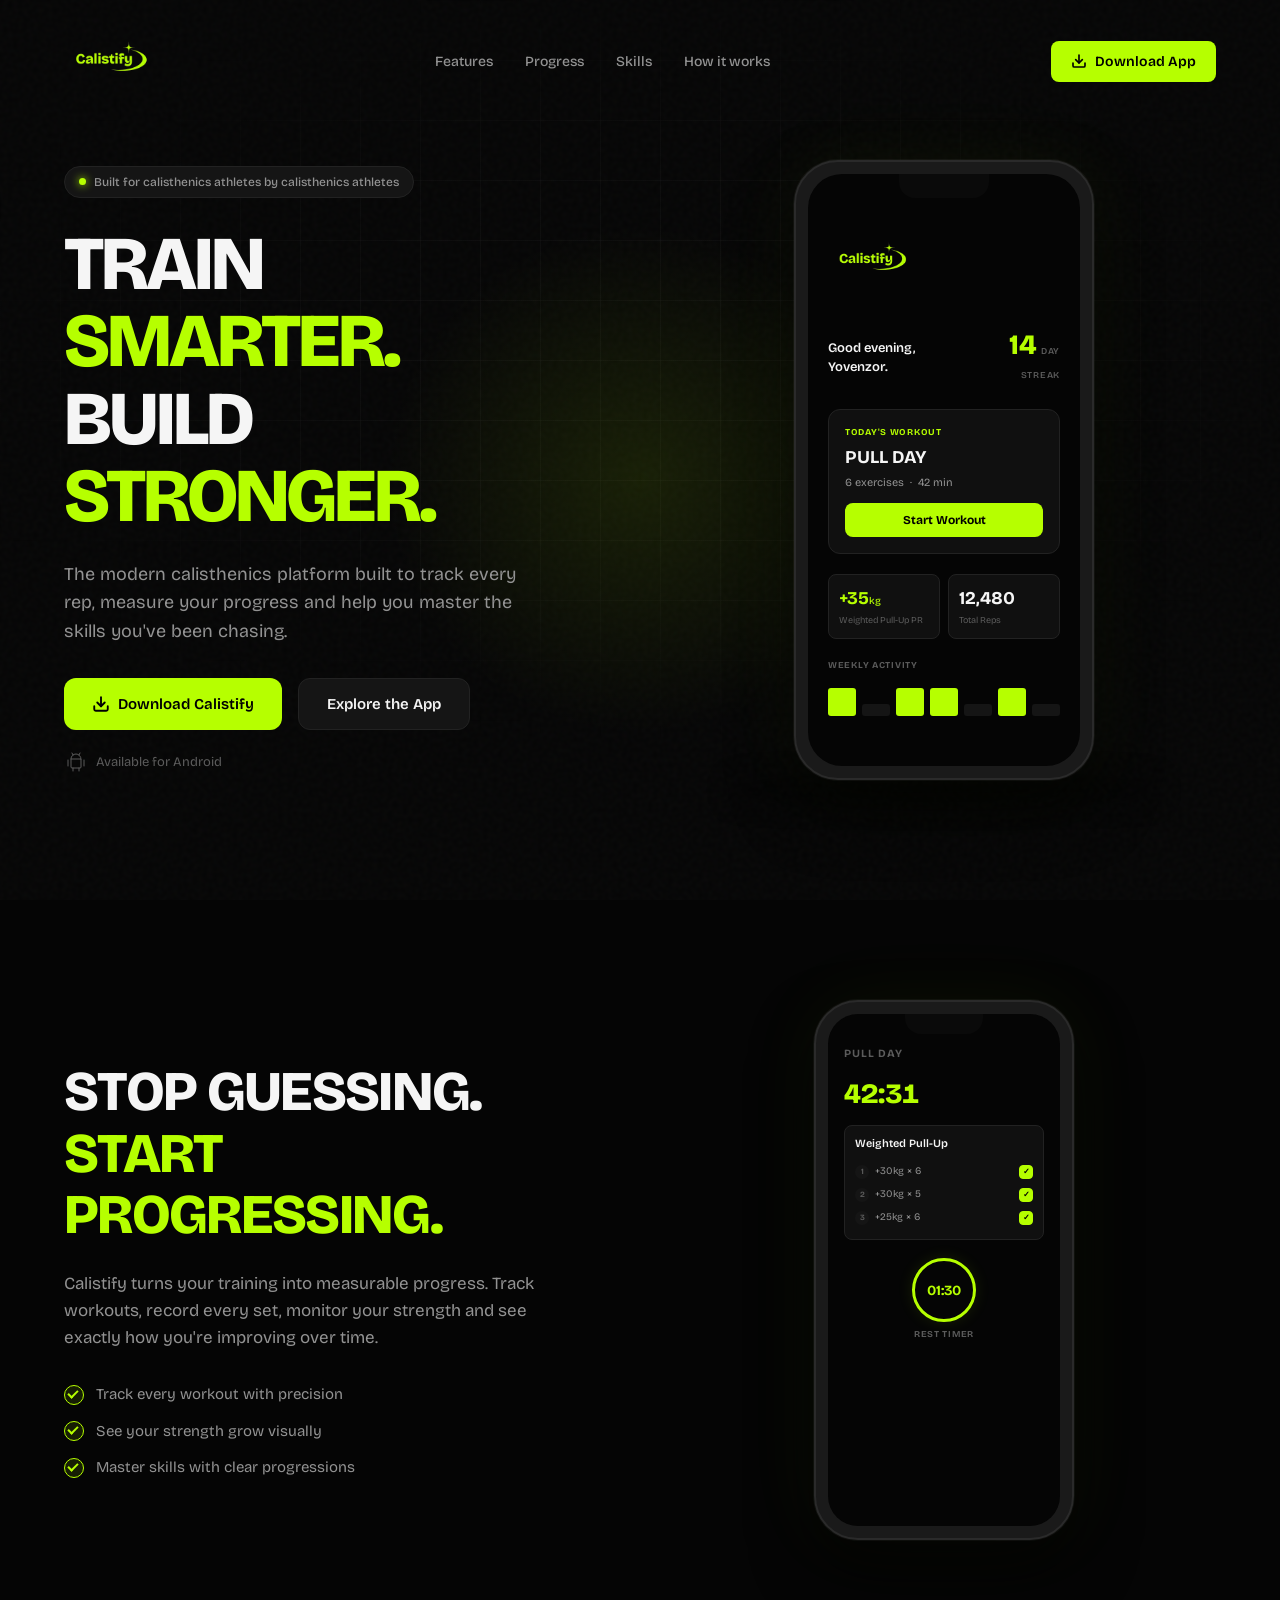
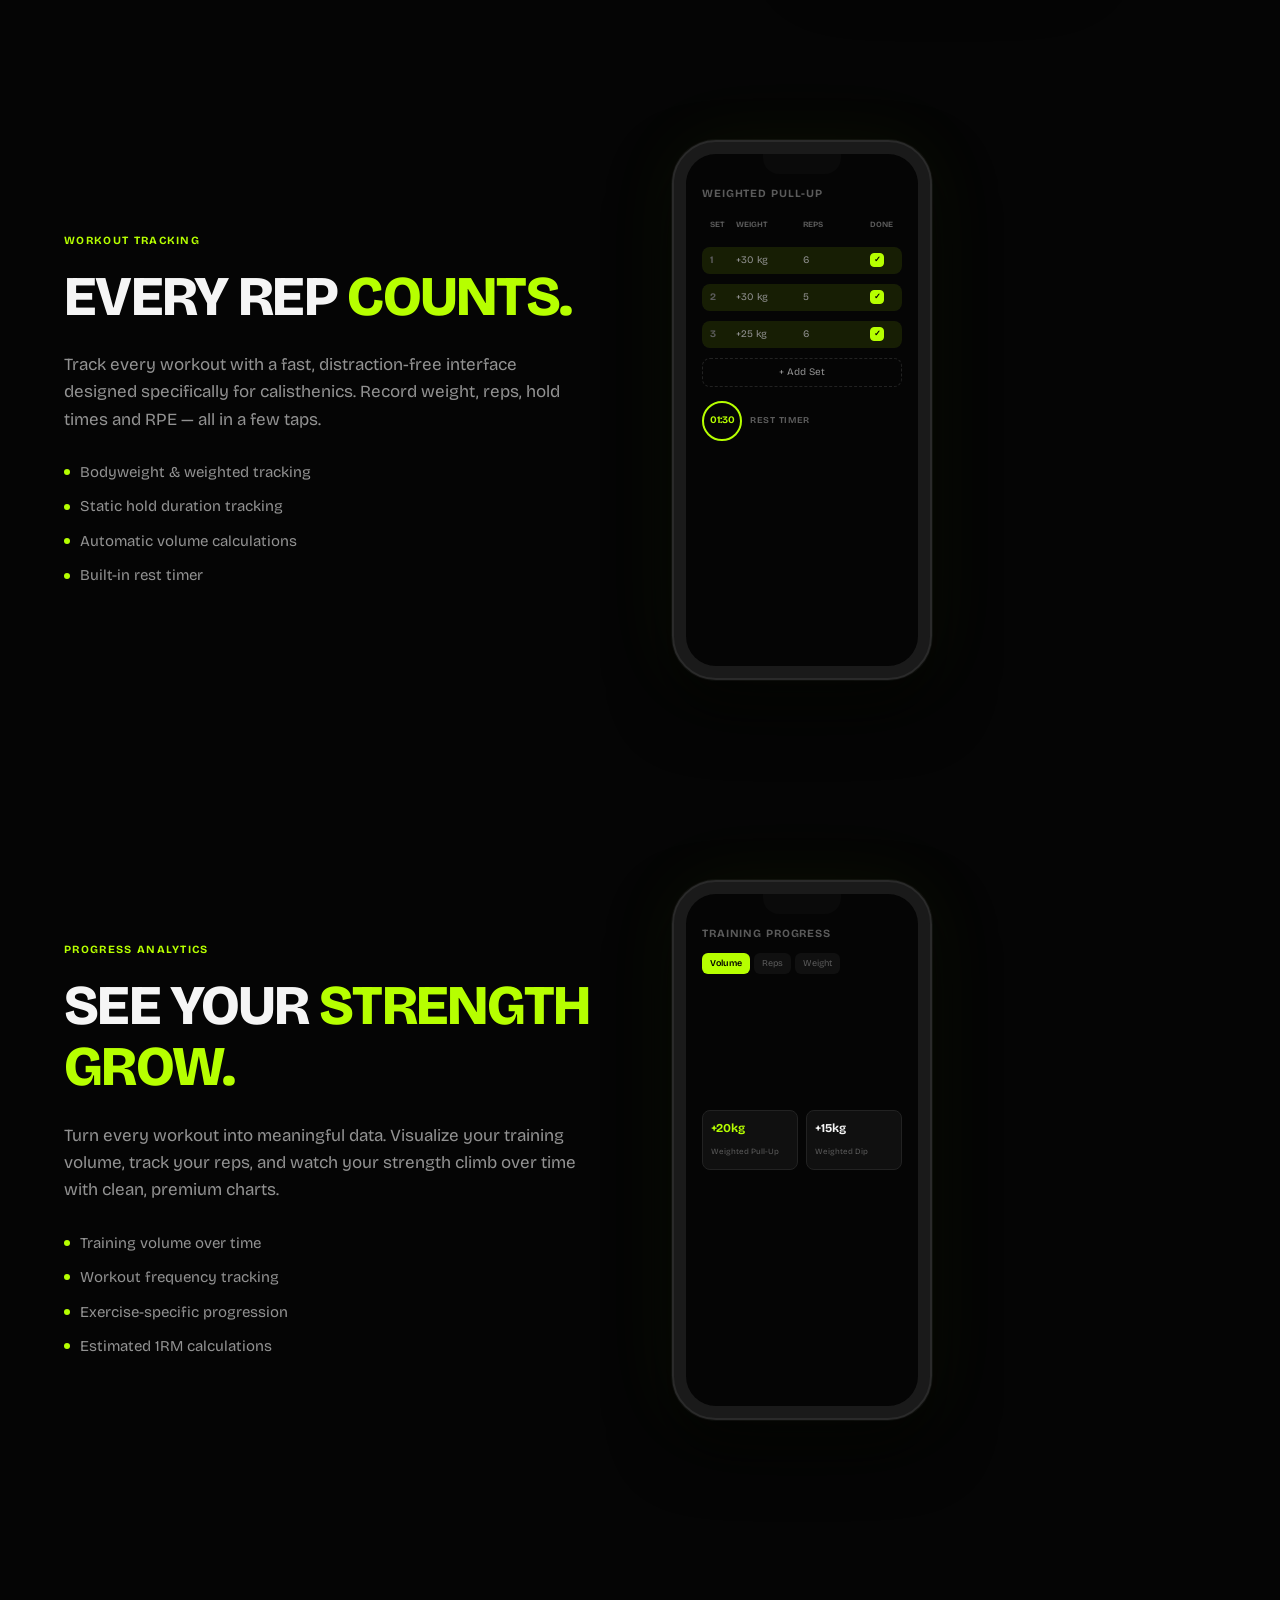
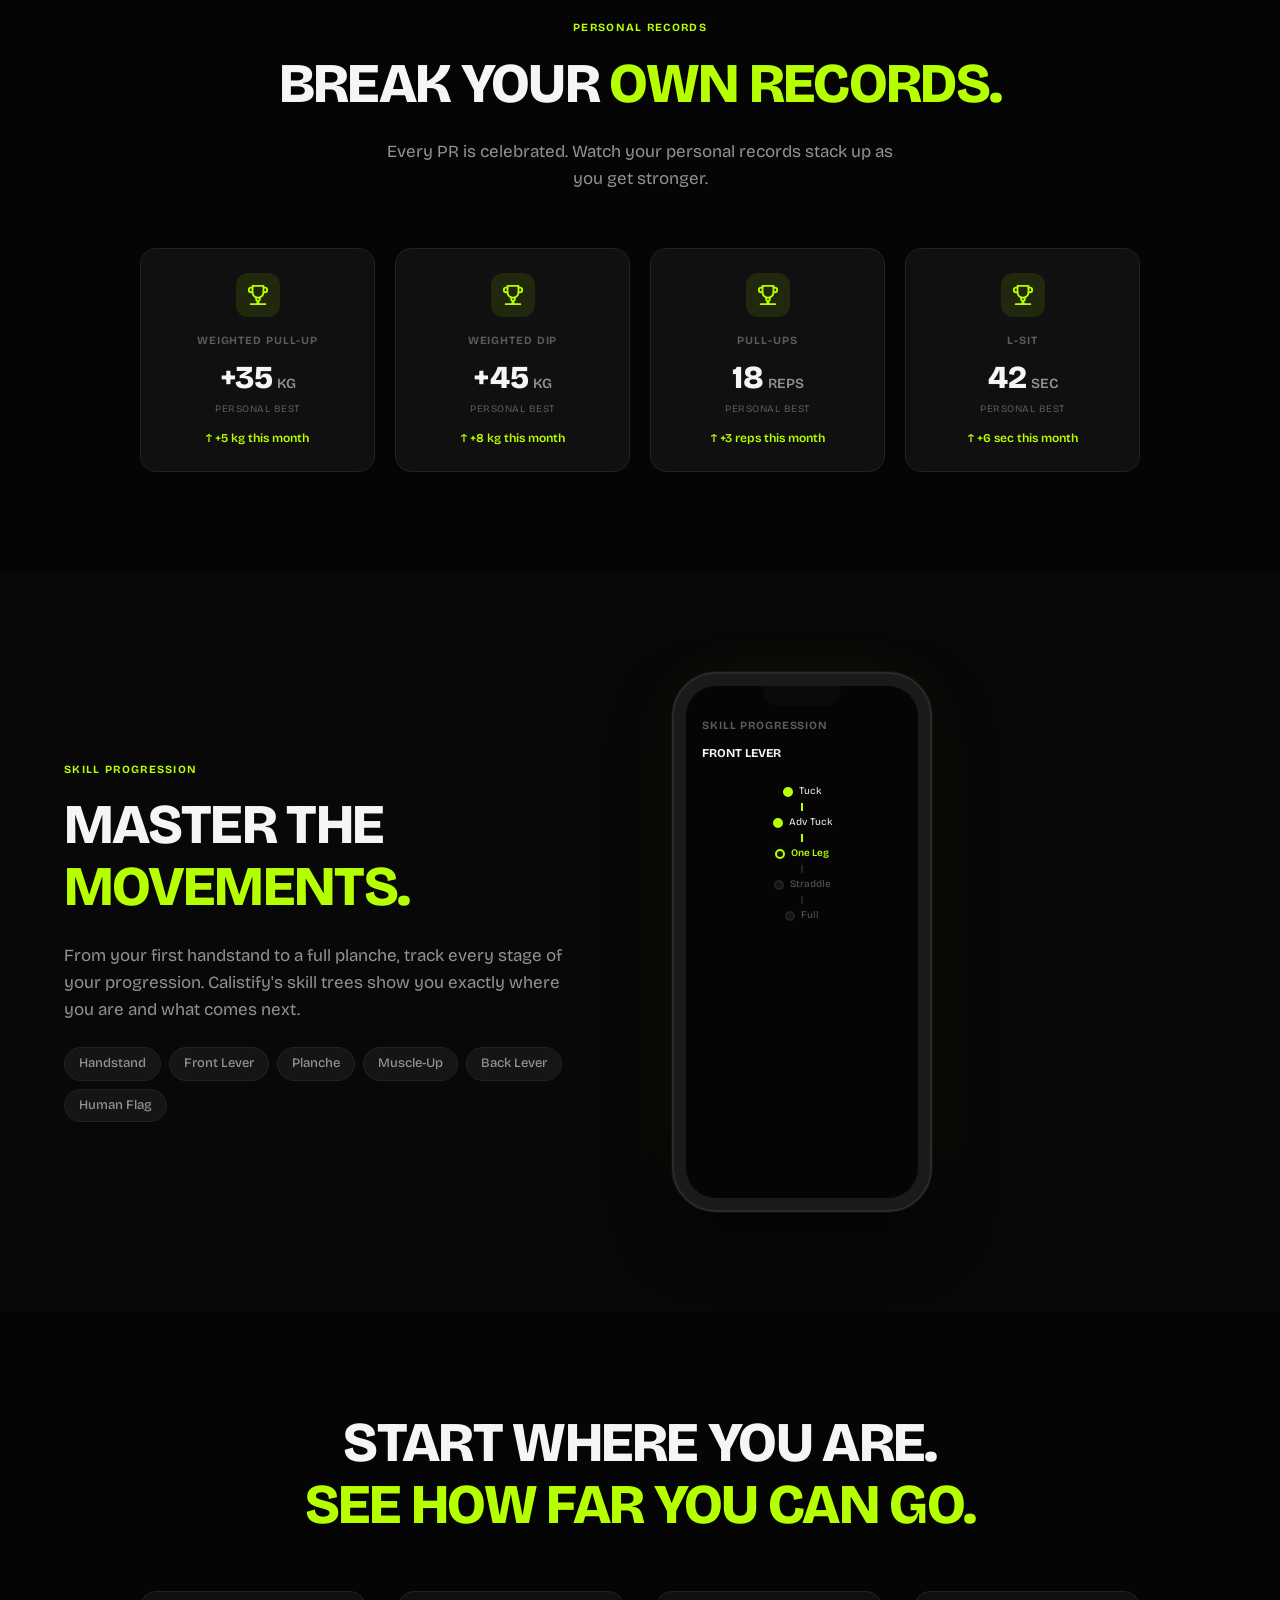
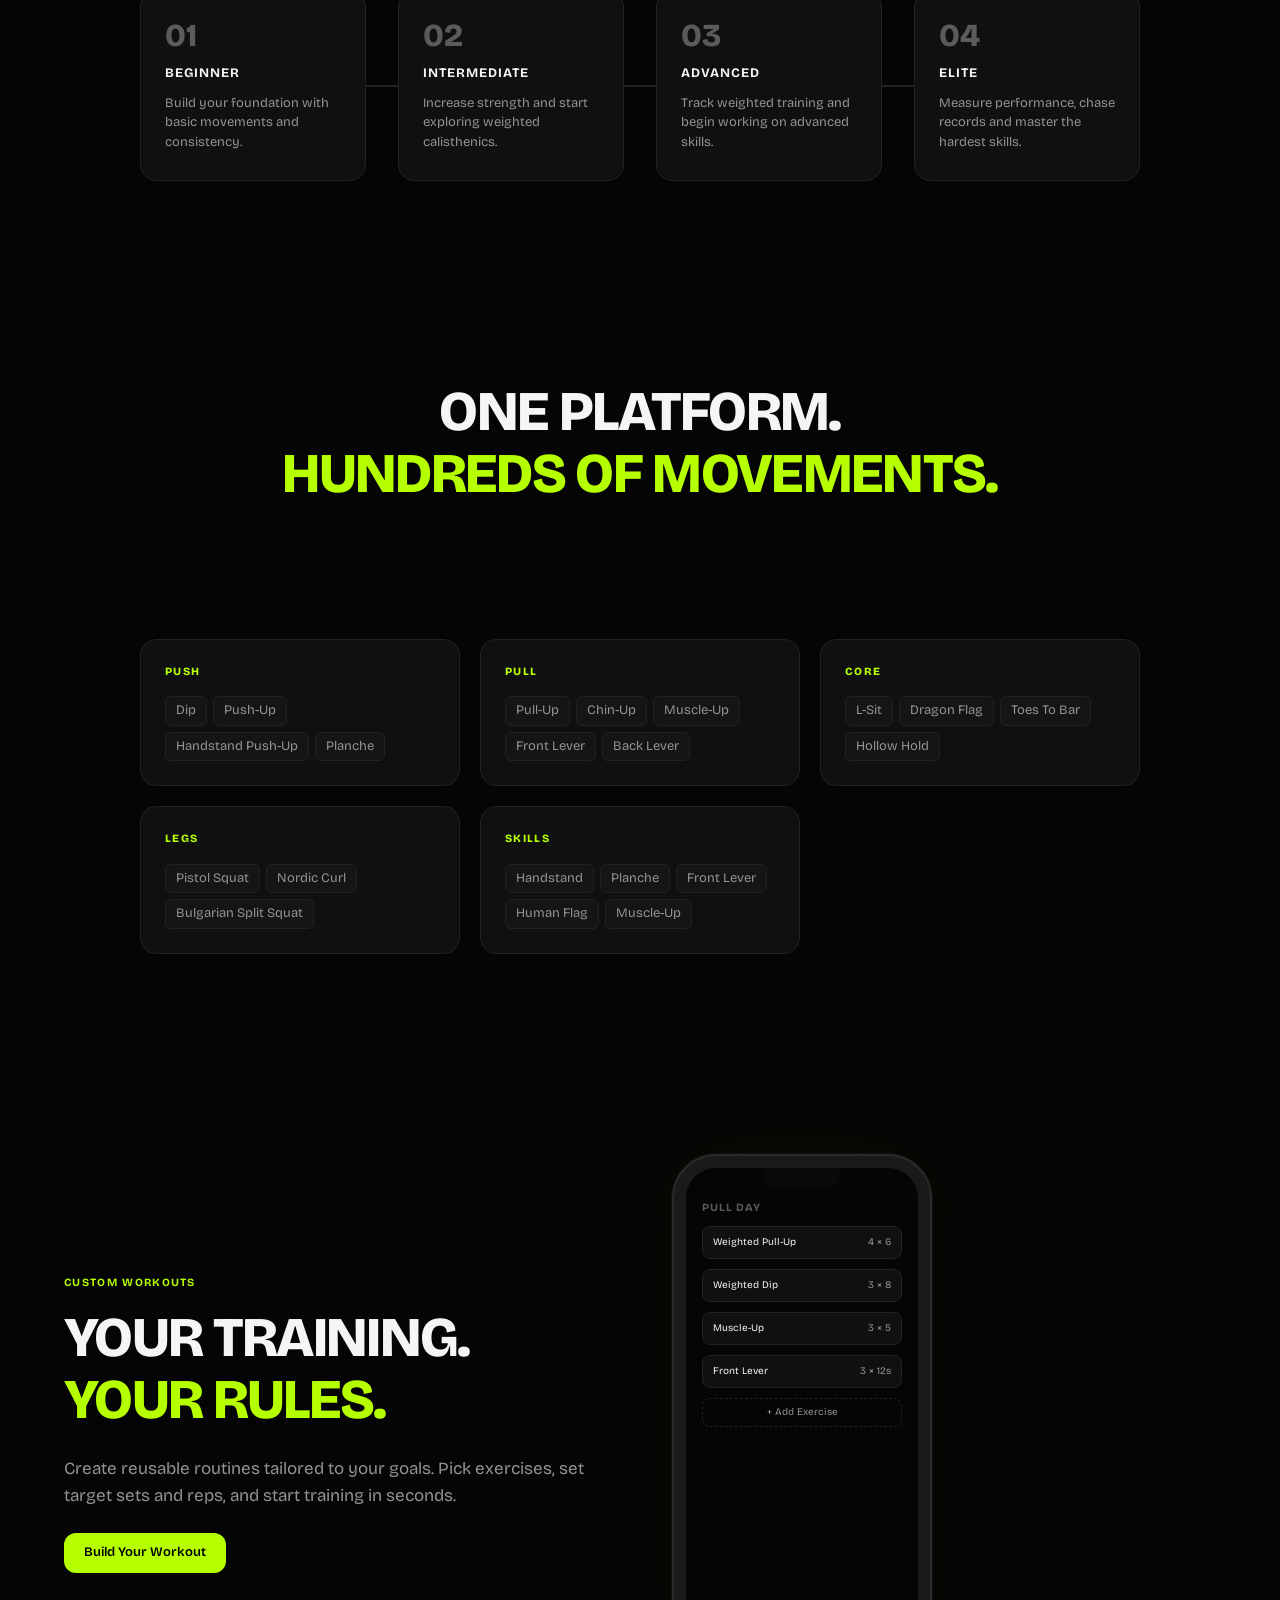
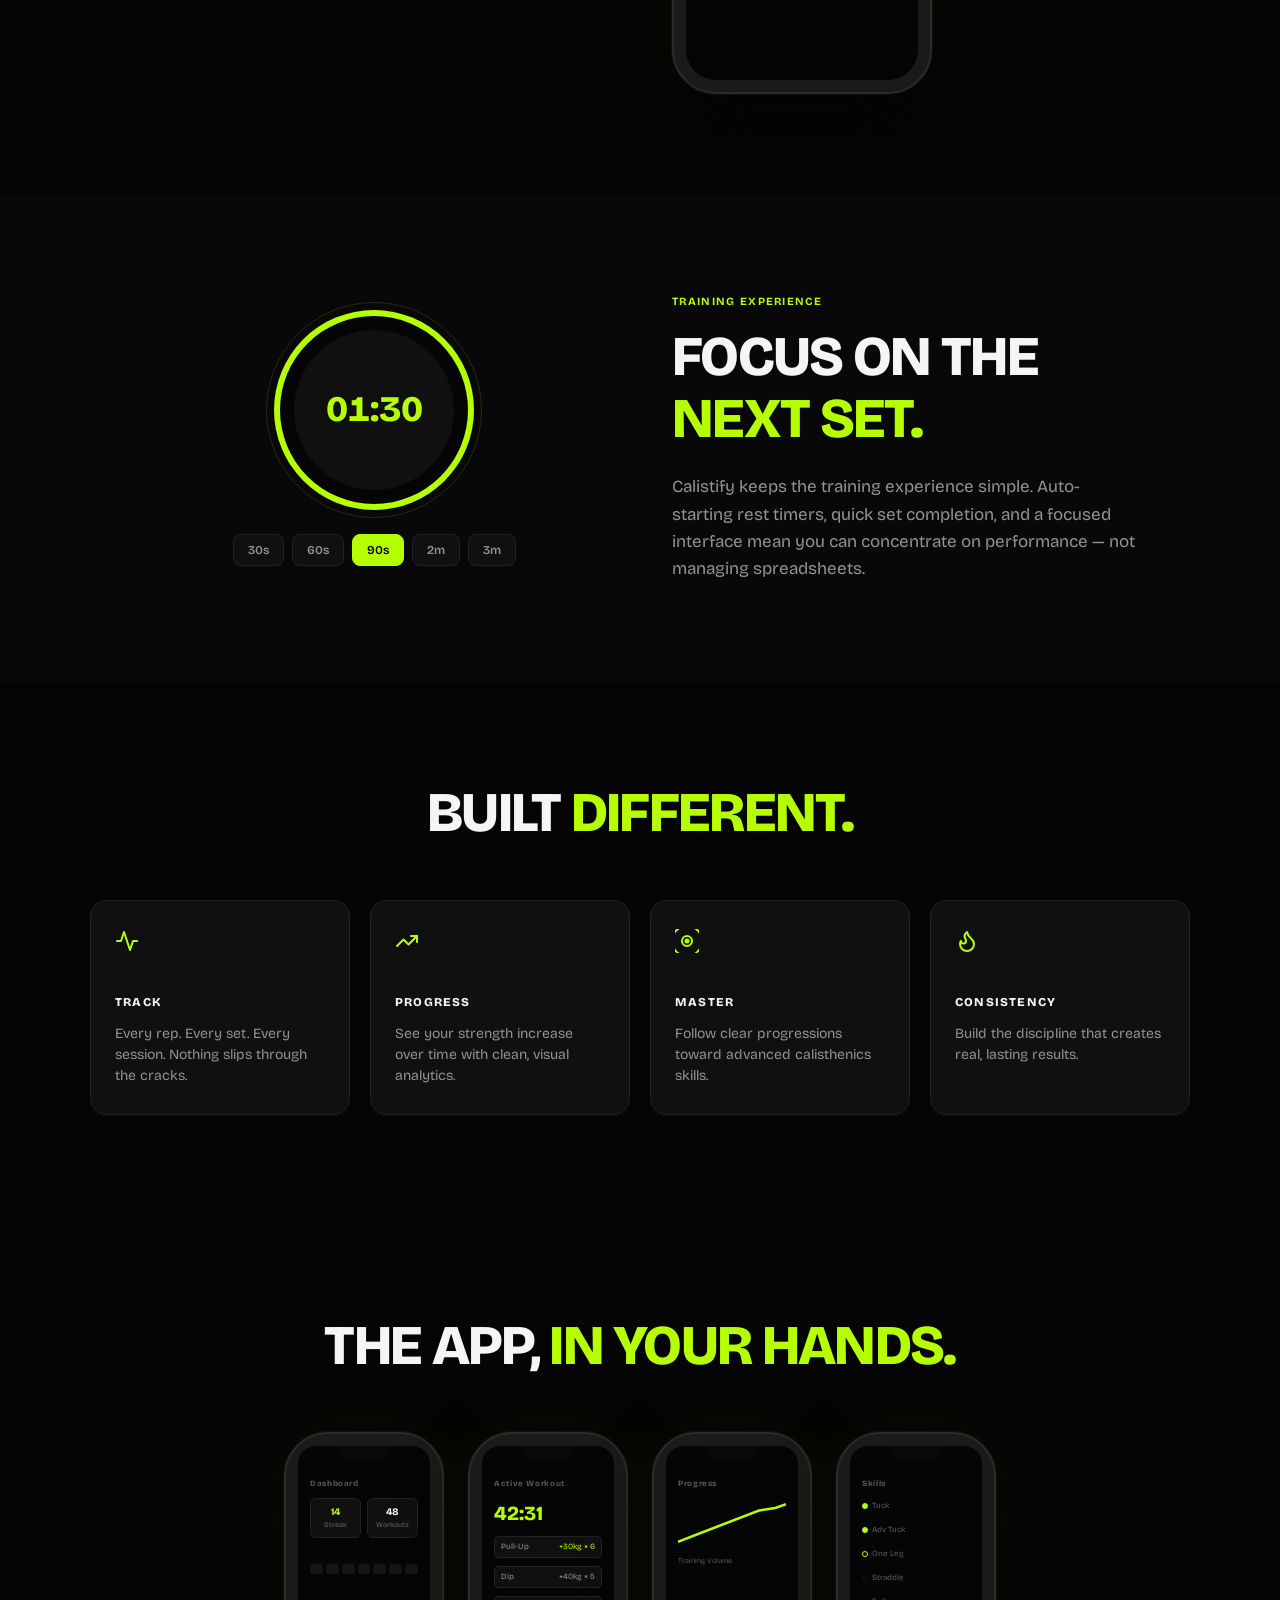
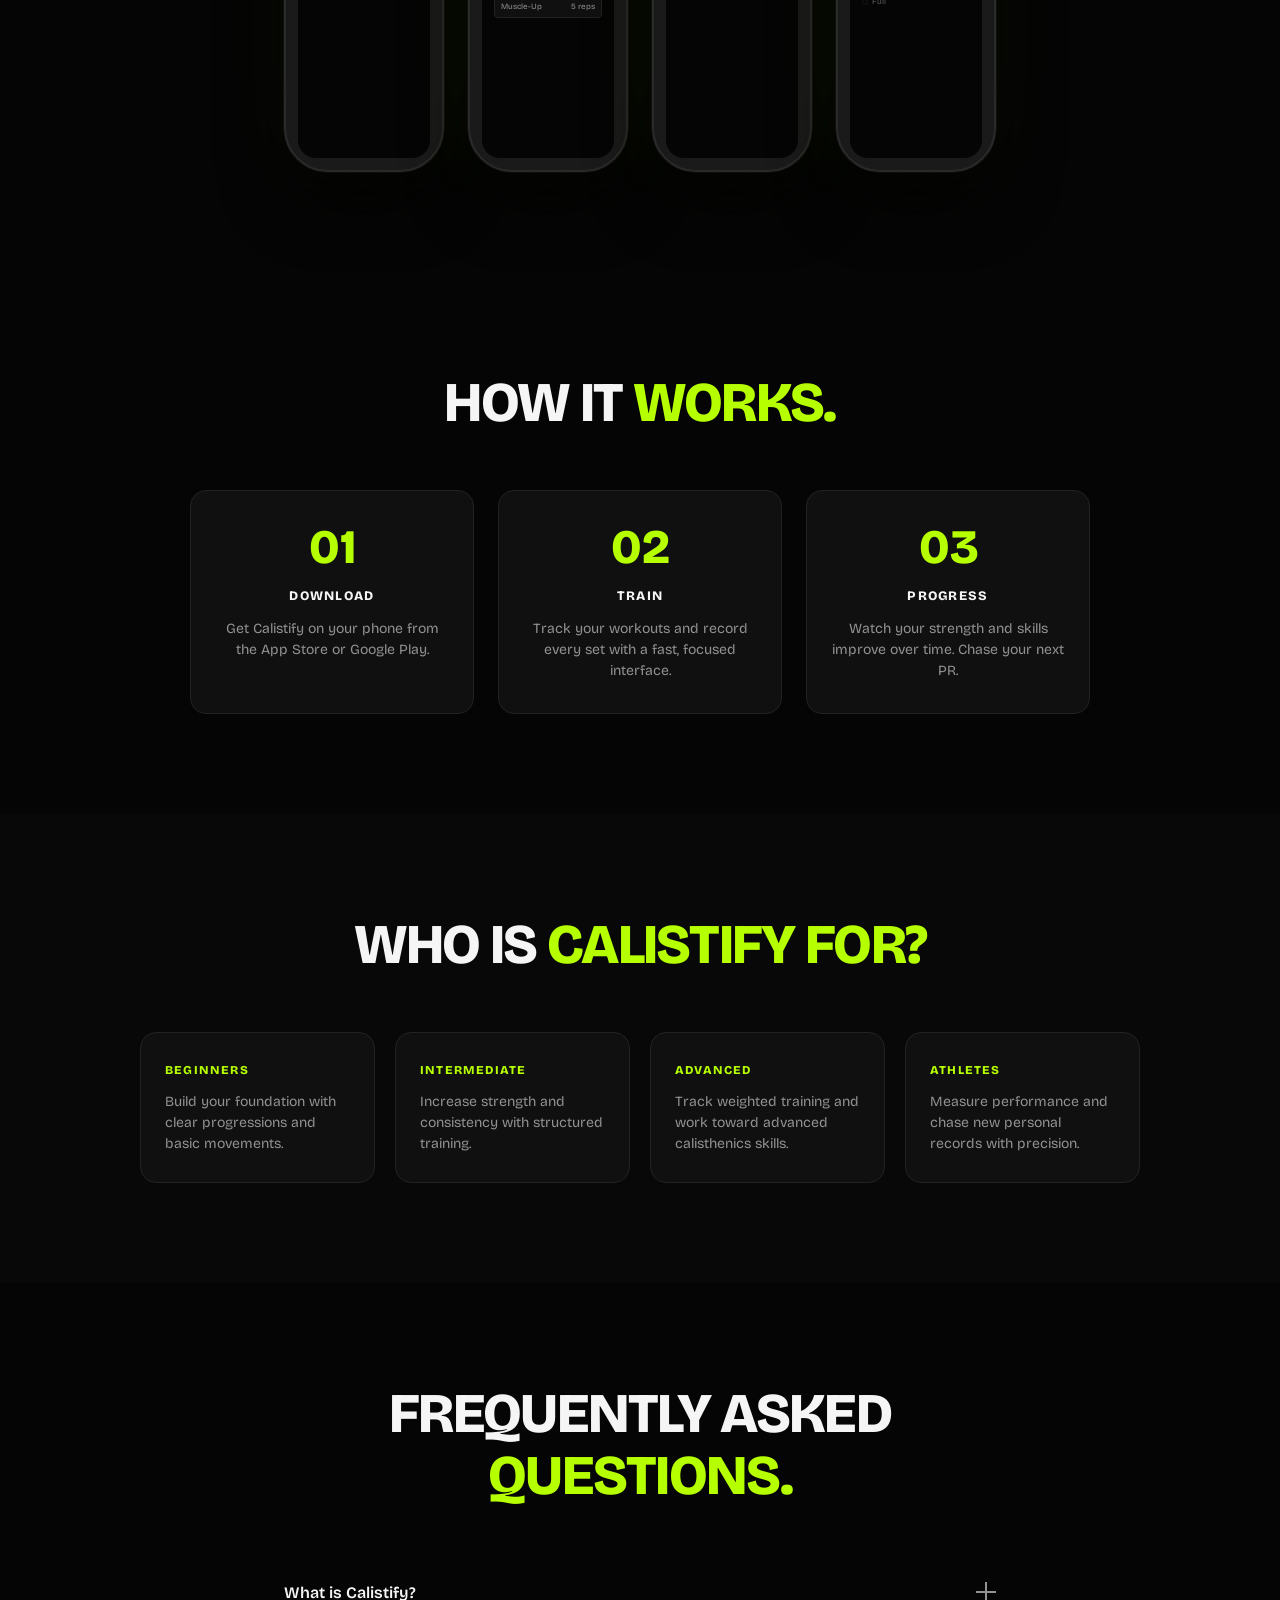
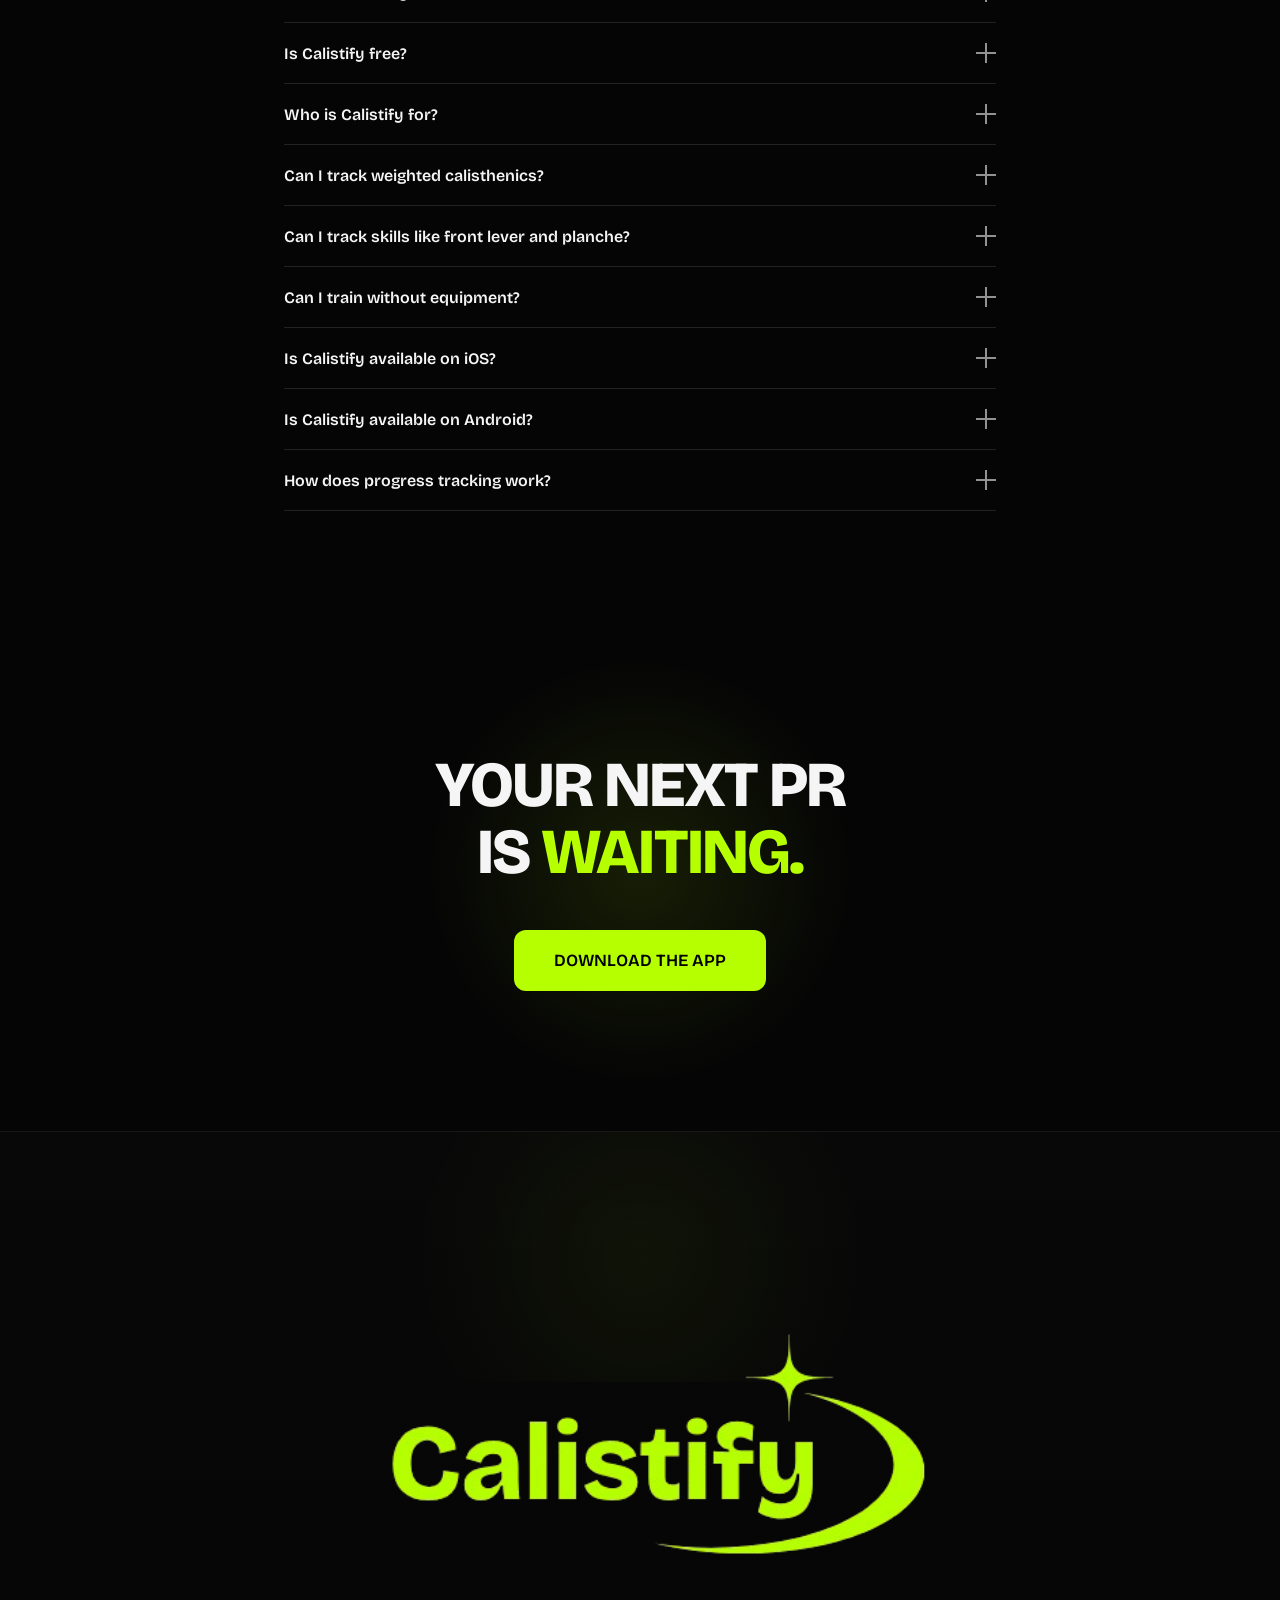
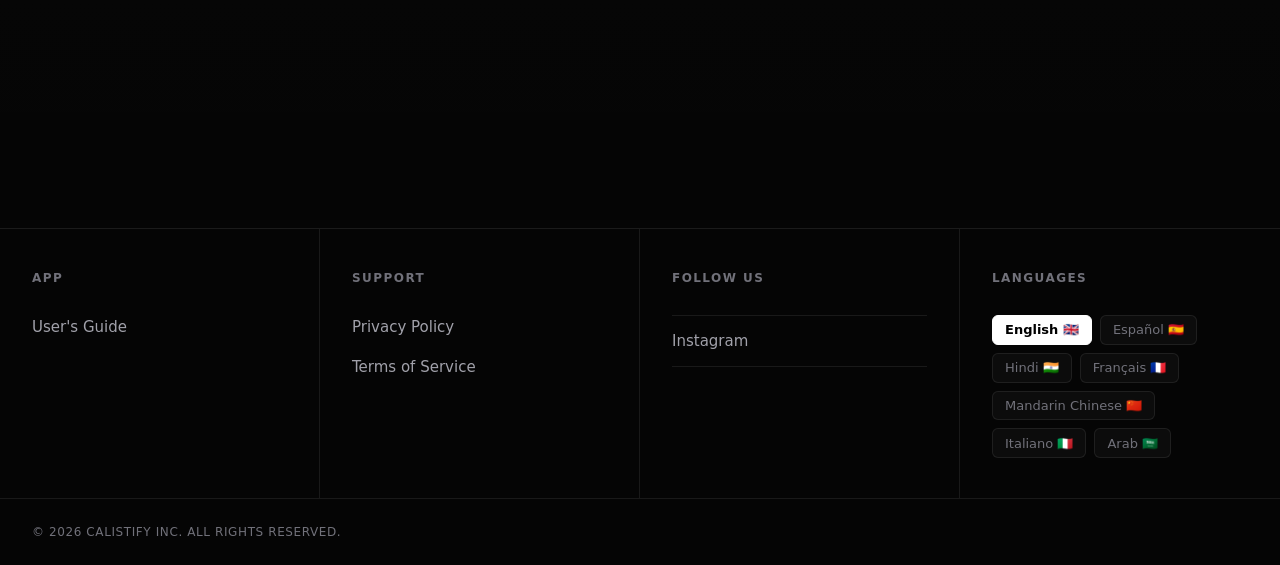
==== index.html @ bb28776a "Add files via upload" ====
<!doctype html>
<html lang="en">
  <head>
    <meta charset="UTF-8" />
    <link rel="icon" type="image/svg+xml" href="./public/logo.png" />
    <meta name="viewport" content="width=device-width, initial-scale=1.0, viewport-fit=cover" />
    <title>Calistify | Train Smarter. Build Stronger.</title>
    <meta name="description" content="Calistify is the modern calisthenics app for tracking workouts, building strength, mastering skills and measuring your progress." />
    <meta property="og:title" content="Calistify | Train Smarter. Build Stronger." />
    <meta property="og:description" content="The modern calisthenics platform built to track every rep, measure your progress and help you master the skills you've been chasing." />
    <meta property="og:type" content="website" />
    <link rel="preconnect" href="https://fonts.googleapis.com">
    <link rel="preconnect" href="https://fonts.gstatic.com" crossorigin>
    <link href="https://fonts.googleapis.com/css2?family=Bricolage+Grotesque:opsz,wght@12..96,200..800&display=swap" rel="stylesheet">
    <link rel="stylesheet" href="./css/style.css" />
</head>
  <body>
    <!-- ============ NAVBAR ============ -->
    <nav id="navbar" class="navbar">
      <div class="nav-container">
        <a href="#hero" class="nav-logo" aria-label="Calistify home">
          <img width="90" height="90" src="./public/logo-transparent.png" alt="Calistify logo" class="logo-icon" />
        </a>
        <div class="nav-links" id="navLinks">
          <a href="#features" class="nav-link">Features</a>
          <a href="#progress" class="nav-link">Progress</a>
          <a href="#skills" class="nav-link">Skills</a>
          <a href="#how-it-works" class="nav-link">How it works</a>
          <a href="#download" class="nav-cta-mobile">Download App</a>
        </div>
        <a href="#download" class="nav-cta">
          <svg width="16" height="16" viewBox="0 0 24 24" fill="none" stroke="currentColor" stroke-width="2.5" stroke-linecap="round" stroke-linejoin="round" aria-hidden="true"><path d="M21 15v4a2 2 0 0 1-2 2H5a2 2 0 0 1-2-2v-4"/><polyline points="7 10 12 15 17 10"/><line x1="12" y1="15" x2="12" y2="3"/></svg>
          Download App
        </a>
        <button class="nav-hamburger" id="hamburger" aria-label="Toggle menu" aria-expanded="false">
          <span></span><span></span><span></span>
        </button>
      </div>
    </nav>

    <!-- ============ HERO ============ -->
    <section id="hero" class="hero">
      <div class="hero-bg">
        <div class="hero-grid"></div>
        <div class="hero-glow"></div>
        <div class="hero-noise"></div>
      </div>
      <div class="hero-container">
        <div class="hero-content">
          <div class="hero-badge reveal">
            <span class="pulse-dot"></span>
            <span>Built for calisthenics athletes by calisthenics athletes</span>
          </div>
          <h1 class="hero-title reveal" style="--delay:0.1s">
            TRAIN <span class="lime">SMARTER.</span><br />
            BUILD <span class="lime">STRONGER.</span>
          </h1>
          <p class="hero-subtitle reveal" style="--delay:0.2s">
            The modern calisthenics platform built to track every rep, measure your progress and help you master the skills you've been chasing.
          </p>
          <div class="hero-buttons reveal" style="--delay:0.3s">
            <a href="#download" class="btn btn-primary">
              <svg width="18" height="18" viewBox="0 0 24 24" fill="none" stroke="currentColor" stroke-width="2.5" stroke-linecap="round" stroke-linejoin="round"><path d="M21 15v4a2 2 0 0 1-2 2H5a2 2 0 0 1-2-2v-4"/><polyline points="7 10 12 15 17 10"/><line x1="12" y1="15" x2="12" y2="3"/></svg>
              Download Calistify
            </a>    
            <a href="#features" class="btn btn-secondary">Explore the App</a>
          </div>
          <p class="hero-platforms reveal" style="--delay:0.4s">
            <svg xmlns="http://www.w3.org/2000/svg" width="24" height="24" viewBox="0 0 24 24" fill="none" stroke="currentColor" stroke-width="1" stroke-linecap="round" stroke-linejoin="round" class="icon icon-tabler icons-tabler-outline icon-tabler-brand-android"><path stroke="none" d="M0 0h24v24H0z" fill="none" /><path d="M4 10l0 6" /><path d="M20 10l0 6" /><path d="M7 9h10v8a1 1 0 0 1 -1 1h-8a1 1 0 0 1 -1 -1v-8a5 5 0 0 1 10 0" /><path d="M8 3l1 2" /><path d="M16 3l-1 2" /><path d="M9 18l0 3" /><path d="M15 18l0 3" /></svg>
            Available for Android
          </p>
        </div>

        <!-- Phone Mockup -->
        <div class="hero-phone reveal" style="--delay:0.2s">
          <div class="phone-frame">
            <div class="phone-notch"></div>
            <div class="phone-screen">
              <div class="app-header">
                <div class="app-logo">
                  <img width="85" height="85" src="./public/logo-transparent.png" alt="Calistify logo" />
                </div>
              </div>
              <div class="app-greeting">
                <p class="app-greeting-text">Good evening, Yovenzor.</p>
                <div class="app-streak">
                  <span class="app-streak-num">14</span>
                  <span class="app-streak-label">DAY STREAK</span>
                </div>
              </div>
              <div class="app-today-card">
                <p class="app-today-label">TODAY'S WORKOUT</p>
                <p class="app-today-name">PULL DAY</p>
                <div class="app-today-stats">
                  <span>6 exercises</span><span>·</span><span>42 min</span>
                </div>
                <div class="app-today-btn">Start Workout</div>
              </div>
              <div class="app-stat-row">
                <div class="app-mini-stat">
                  <p class="app-mini-num lime">+35<span class="unit">kg</span></p>
                  <p class="app-mini-label">Weighted Pull-Up PR</p>
                </div>
                <div class="app-mini-stat">
                  <p class="app-mini-num">12,480</p>
                  <p class="app-mini-label">Total Reps</p>
                </div>
              </div>
              <div class="app-activity">
                <p class="app-activity-label">WEEKLY ACTIVITY</p>
                <div class="app-activity-bars">
                  <div class="bar active"></div><div class="bar"></div><div class="bar active"></div>
                  <div class="bar active"></div><div class="bar"></div><div class="bar active"></div><div class="bar"></div>
                </div>
              </div>
            </div>
          </div>
          <div class="phone-shadow"></div>
        </div>
      </div>
    </section>

    <!-- ============ INTRODUCTION ============ -->
    <section id="intro" class="section section-split ">
      <div class="container">
        <div class="split-layout">
          <div class="split-left">
            <h2 class="section-title reveal">STOP GUESSING.<br /><span class="lime">START PROGRESSING.</span></h2>
            <p class="section-text reveal" style="--delay:0.1s">
              Calistify turns your training into measurable progress. Track workouts, record every set, monitor your strength and see exactly how you're improving over time.
            </p>
            <div class="intro-features reveal" style="--delay:0.2s">
              <div class="intro-feature"><span class="check-icon"></span>Track every workout with precision</div>
              <div class="intro-feature"><span class="check-icon"></span>See your strength grow visually</div>
              <div class="intro-feature"><span class="check-icon"></span>Master skills with clear progressions</div>
            </div>
          </div>
          <div class="split-right reveal" style="--delay:0.15s">
            <div class="phone-frame phone-sm">
              <div class="phone-notch"></div>
              <div class="phone-screen">
                <div class="mock-workout">
                  <p class="mock-title">PULL DAY</p>
                  <p class="mock-timer">42:31</p>
                  <div class="mock-exercise">
                    <p class="mock-ex-name">Weighted Pull-Up</p>
                    <div class="mock-set"><span class="mock-set-num">1</span><span class="mock-set-val">+30kg × 6</span><span class="mock-check done"></span></div>
                    <div class="mock-set"><span class="mock-set-num">2</span><span class="mock-set-val">+30kg × 5</span><span class="mock-check done"></span></div>
                    <div class="mock-set"><span class="mock-set-num">3</span><span class="mock-set-val">+25kg × 6</span><span class="mock-check done"></span></div>
                  </div>
                  <div class="mock-rest">
                    <div class="mock-rest-ring"><span>01:30</span></div>
                    <p class="mock-rest-label">REST TIMER</p>
                  </div>
                </div>
              </div>
            </div>
          </div>
        </div>
      </div>
    </section>

    <!-- ============ FEATURE: WORKOUT TRACKING ============ -->
    <section id="features" class="section feature-section">
      <div class="container">
        <div class="feature-grid reverse">
          <div class="feature-phone reveal">
            <div class="phone-frame phone-sm">
              <div class="phone-notch"></div>
              <div class="phone-screen">
                <div class="mock-tracking">
                  <p class="mock-title">WEIGHTED PULL-UP</p>
                  <div class="mock-set-row">
                    <span class="mock-set-head">Set</span><span class="mock-set-head">Weight</span><span class="mock-set-head">Reps</span><span class="mock-set-head">Done</span>
                  </div>
                  <div class="mock-set-row done">
                    <span class="mock-set-num-l">1</span><span>+30 kg</span><span>6</span><span class="mock-check done"></span>
                  </div>
                  <div class="mock-set-row done">
                    <span class="mock-set-num-l">2</span><span>+30 kg</span><span>5</span><span class="mock-check done"></span>
                  </div>
                  <div class="mock-set-row done">
                    <span class="mock-set-num-l">3</span><span>+25 kg</span><span>6</span><span class="mock-check done"></span>
                  </div>
                  <div class="mock-add-set">+ Add Set</div>
                  <div class="mock-rest-mini">
                    <div class="mock-rest-ring-sm"><span>01:30</span></div>
                    <span class="mock-rest-text">REST TIMER</span>
                  </div>
                </div>
              </div>
            </div>
          </div>
          <div class="feature-content reveal" style="--delay:0.1s">
            <p class="feature-label">WORKOUT TRACKING</p>
            <h2 class="section-title">EVERY REP <span class="lime">COUNTS.</span></h2>
            <p class="section-text">Track every workout with a fast, distraction-free interface designed specifically for calisthenics. Record weight, reps, hold times and RPE — all in a few taps.</p>
            <div class="feature-bullets">
              <div class="feature-bullet"><span class="bullet-dot"></span>Bodyweight &amp; weighted tracking</div>
              <div class="feature-bullet"><span class="bullet-dot"></span>Static hold duration tracking</div>
              <div class="feature-bullet"><span class="bullet-dot"></span>Automatic volume calculations</div>
              <div class="feature-bullet"><span class="bullet-dot"></span>Built-in rest timer</div>
            </div>
          </div>
        </div>
      </div>
    </section>

    <!-- ============ FEATURE: PROGRESS ============ -->
    <section id="progress" class=" section feature-section">
      <div class="container">
        <div class="feature-grid">
          <div class="feature-content reveal">
            <p class="feature-label">PROGRESS ANALYTICS</p>
            <h2 class="section-title">SEE YOUR <span class="lime">STRENGTH GROW.</span></h2>
            <p class="section-text">Turn every workout into meaningful data. Visualize your training volume, track your reps, and watch your strength climb over time with clean, premium charts.</p>
            <div class="feature-bullets">
              <div class="feature-bullet"><span class="bullet-dot"></span>Training volume over time</div>
              <div class="feature-bullet"><span class="bullet-dot"></span>Workout frequency tracking</div>
              <div class="feature-bullet"><span class="bullet-dot"></span>Exercise-specific progression</div>
              <div class="feature-bullet"><span class="bullet-dot"></span>Estimated 1RM calculations</div>
            </div>
          </div>
          <div class="feature-phone reveal" style="--delay:0.1s">
            <div class="phone-frame phone-sm">
              <div class="phone-notch"></div>
              <div class="phone-screen">
                <div class="mock-progress">
                  <p class="mock-title">TRAINING PROGRESS</p>
                  <div class="mock-chart-tabs"><span class="active">Volume</span><span>Reps</span><span>Weight</span></div>
                  <div class="mock-chart" id="mockChart"></div>
                  <div class="mock-progress-stats">
                    <div class="mock-ps"><span class="mock-ps-val lime">+20kg</span><span class="mock-ps-label">Weighted Pull-Up</span></div>
                    <div class="mock-ps"><span class="mock-ps-val">+15kg</span><span class="mock-ps-label">Weighted Dip</span></div>
                  </div>
                </div>
              </div>
            </div>
          </div>
        </div>
      </div>
    </section>

    <!-- ============ FEATURE: PERSONAL RECORDS ============ -->
    <section id="records" class="section feature-section">
      <div class="container">
        <div class="section-center">
          <p class="feature-label reveal">PERSONAL RECORDS</p>
          <h2 class="section-title reveal" style="--delay:0.05s">BREAK YOUR <span class="lime">OWN RECORDS.</span></h2>
          <p class="section-text center reveal" style="--delay:0.1s">Every PR is celebrated. Watch your personal records stack up as you get stronger.</p>
        </div>
        <div class="pr-grid">
          <div class="pr-card reveal">
            <div class="pr-icon">
              <svg width="22" height="22" viewBox="0 0 24 24" fill="none" stroke="currentColor" stroke-width="2" stroke-linecap="round" stroke-linejoin="round"><path d="M6 9H4.5a2.5 2.5 0 0 1 0-5H6"/><path d="M18 9h1.5a2.5 2.5 0 0 0 0-5H18"/><path d="M4 22h16"/><path d="M10 14.66V17c0 .55.47.98.97 1.21C12.15 18.75 13 20.24 13 22"/><path d="M14 14.66V17c0 .55-.47.98-.97 1.21C11.85 18.75 11 20.24 11 22"/><path d="M18 2H6v7a6 6 0 0 0 12 0V2Z"/></svg>
            </div>
            <p class="pr-exercise">WEIGHTED PULL-UP</p>
            <p class="pr-value">+35<span class="pr-unit">KG</span></p>
            <p class="pr-best">PERSONAL BEST</p>
            <p class="pr-change lime">↑ +5 kg this month</p>
          </div>
          <div class="pr-card reveal" style="--delay:0.1s">
            <div class="pr-icon">
              <svg width="22" height="22" viewBox="0 0 24 24" fill="none" stroke="currentColor" stroke-width="2" stroke-linecap="round" stroke-linejoin="round"><path d="M6 9H4.5a2.5 2.5 0 0 1 0-5H6"/><path d="M18 9h1.5a2.5 2.5 0 0 0 0-5H18"/><path d="M4 22h16"/><path d="M10 14.66V17c0 .55.47.98.97 1.21C12.15 18.75 13 20.24 13 22"/><path d="M14 14.66V17c0 .55-.47.98-.97 1.21C11.85 18.75 11 20.24 11 22"/><path d="M18 2H6v7a6 6 0 0 0 12 0V2Z"/></svg>
            </div>
            <p class="pr-exercise">WEIGHTED DIP</p>
            <p class="pr-value">+45<span class="pr-unit">KG</span></p>
            <p class="pr-best">PERSONAL BEST</p>
            <p class="pr-change lime">↑ +8 kg this month</p>
          </div>
          <div class="pr-card reveal" style="--delay:0.15s">
            <div class="pr-icon">
              <svg width="22" height="22" viewBox="0 0 24 24" fill="none" stroke="currentColor" stroke-width="2" stroke-linecap="round" stroke-linejoin="round"><path d="M6 9H4.5a2.5 2.5 0 0 1 0-5H6"/><path d="M18 9h1.5a2.5 2.5 0 0 0 0-5H18"/><path d="M4 22h16"/><path d="M10 14.66V17c0 .55.47.98.97 1.21C12.15 18.75 13 20.24 13 22"/><path d="M14 14.66V17c0 .55-.47.98-.97 1.21C11.85 18.75 11 20.24 11 22"/><path d="M18 2H6v7a6 6 0 0 0 12 0V2Z"/></svg>
            </div>
            <p class="pr-exercise">PULL-UPS</p>
            <p class="pr-value">18<span class="pr-unit">REPS</span></p>
            <p class="pr-best">PERSONAL BEST</p>
            <p class="pr-change lime">↑ +3 reps this month</p>
          </div>
          <div class="pr-card reveal" style="--delay:0.2s">
            <div class="pr-icon">
              <svg width="22" height="22" viewBox="0 0 24 24" fill="none" stroke="currentColor" stroke-width="2" stroke-linecap="round" stroke-linejoin="round"><path d="M6 9H4.5a2.5 2.5 0 0 1 0-5H6"/><path d="M18 9h1.5a2.5 2.5 0 0 0 0-5H18"/><path d="M4 22h16"/><path d="M10 14.66V17c0 .55.47.98.97 1.21C12.15 18.75 13 20.24 13 22"/><path d="M14 14.66V17c0 .55-.47.98-.97 1.21C11.85 18.75 11 20.24 11 22"/><path d="M18 2H6v7a6 6 0 0 0 12 0V2Z"/></svg>
            </div>
            <p class="pr-exercise">L-SIT</p>
            <p class="pr-value">42<span class="pr-unit">SEC</span></p>
            <p class="pr-best">PERSONAL BEST</p>
            <p class="pr-change lime">↑ +6 sec this month</p>
          </div>
        </div>
      </div>
    </section>

    <!-- ============ FEATURE: SKILLS ============ -->
    <section id="skills" class=" section feature-section section-dark">
      <div class="container">
        <div class="feature-grid reverse">
          <div class="feature-phone reveal">
            <div class="phone-frame phone-sm">
              <div class="phone-notch"></div>
              <div class="phone-screen">
                <div class="mock-skills">
                  <p class="mock-title">SKILL PROGRESSION</p>
                  <p class="mock-skill-name">FRONT LEVER</p>
                  <div class="mock-skill-tree">
                    <div class="mock-skill-node done"><span class="mock-skill-dot"></span><span>Tuck</span></div>
                    <div class="mock-skill-line done"></div>
                    <div class="mock-skill-node done"><span class="mock-skill-dot"></span><span>Adv Tuck</span></div>
                    <div class="mock-skill-line done"></div>
                    <div class="mock-skill-node current"><span class="mock-skill-dot"></span><span>One Leg</span></div>
                    <div class="mock-skill-line"></div>
                    <div class="mock-skill-node locked"><span class="mock-skill-dot"></span><span>Straddle</span></div>
                    <div class="mock-skill-line"></div>
                    <div class="mock-skill-node locked"><span class="mock-skill-dot"></span><span>Full</span></div>
                  </div>
                </div>
              </div>
            </div>
          </div>
          <div class="feature-content reveal" style="--delay:0.1s">
            <p class="feature-label">SKILL PROGRESSION</p>
            <h2 class="section-title">MASTER THE <span class="lime">MOVEMENTS.</span></h2>
            <p class="section-text">From your first handstand to a full planche, track every stage of your progression. Calistify's skill trees show you exactly where you are and what comes next.</p>
            <div class="skill-tags">
              <span class="skill-tag">Handstand</span>
              <span class="skill-tag">Front Lever</span>
              <span class="skill-tag">Planche</span>
              <span class="skill-tag">Muscle-Up</span>
              <span class="skill-tag">Back Lever</span>
              <span class="skill-tag">Human Flag</span>
            </div>
          </div>
        </div>
      </div>
    </section>

    <!-- ============ BEGINNER TO ELITE ============ -->
    <section class=" section section-levels">
      <div class="container">
        <div class="section-center">
          <h2 class="section-title reveal">START WHERE YOU ARE.<br /><span class="lime">SEE HOW FAR YOU CAN GO.</span></h2>
        </div>
        <div class="levels-track">
          <div class="level-card reveal">
            <div class="level-num">01</div>
            <p class="level-name">BEGINNER</p>
            <p class="level-desc">Build your foundation with basic movements and consistency.</p>
          </div>
          <div class="level-connector reveal" style="--delay:0.1s"></div>
          <div class="level-card reveal" style="--delay:0.15s">
            <div class="level-num">02</div>
            <p class="level-name">INTERMEDIATE</p>
            <p class="level-desc">Increase strength and start exploring weighted calisthenics.</p>
          </div>
          <div class="level-connector reveal" style="--delay:0.2s"></div>
          <div class="level-card reveal" style="--delay:0.25s">
            <div class="level-num">03</div>
            <p class="level-name">ADVANCED</p>
            <p class="level-desc">Track weighted training and begin working on advanced skills.</p>
          </div>
          <div class="level-connector reveal" style="--delay:0.3s"></div>
          <div class="level-card reveal" style="--delay:0.35s">
            <div class="level-num lime-text">04</div>
            <p class="level-name">ELITE</p>
            <p class="level-desc">Measure performance, chase records and master the hardest skills.</p>
          </div>
        </div>
      </div>
    </section>

    <!-- ============ EXERCISE LIBRARY ============ -->
    <section id="library" class="  section">
      <div class="container">
        <div class="section-center">
          <h2 class="section-title reveal">ONE PLATFORM.<br /><span class="lime">HUNDREDS OF MOVEMENTS.</span></h2>
          <p class="section-text center reveal" style="--delay:0.05s">A complete calisthenics exercise library, organized by category and difficulty.</p>
        </div>
        <div class="exercise-grid">
          <div class="exercise-card reveal">
            <p class="ex-card-cat lime">PUSH</p>
            <div class="ex-card-list"><span>Dip</span><span>Push-Up</span><span>Handstand Push-Up</span><span>Planche</span></div>
          </div>
          <div class="exercise-card reveal" style="--delay:0.05s">
            <p class="ex-card-cat lime">PULL</p>
            <div class="ex-card-list"><span>Pull-Up</span><span>Chin-Up</span><span>Muscle-Up</span><span>Front Lever</span><span>Back Lever</span></div>
          </div>
          <div class="exercise-card reveal" style="--delay:0.1s">
            <p class="ex-card-cat lime">CORE</p>
            <div class="ex-card-list"><span>L-Sit</span><span>Dragon Flag</span><span>Toes To Bar</span><span>Hollow Hold</span></div>
          </div>
          <div class="exercise-card reveal" style="--delay:0.15s">
            <p class="ex-card-cat lime">LEGS</p>
            <div class="ex-card-list"><span>Pistol Squat</span><span>Nordic Curl</span><span>Bulgarian Split Squat</span></div>
          </div>
          <div class="exercise-card reveal" style="--delay:0.2s">
            <p class="ex-card-cat lime">SKILLS</p>
            <div class="ex-card-list"><span>Handstand</span><span>Planche</span><span>Front Lever</span><span>Human Flag</span><span>Muscle-Up</span></div>
          </div>
        </div>
      </div>
    </section>

    <!-- ============ CUSTOM WORKOUTS ============ -->
    <section class=" section feature-section">
      <div class="container">
        <div class="feature-grid">
          <div class="feature-content reveal">
            <p class="feature-label">CUSTOM WORKOUTS</p>
            <h2 class="section-title">YOUR TRAINING.<br /><span class="lime">YOUR RULES.</span></h2>
            <p class="section-text">Create reusable routines tailored to your goals. Pick exercises, set target sets and reps, and start training in seconds.</p>
            <br>
            <a href="#download" class="btn btn-primary btn-small">Build Your Workout</a>
          </div>
          <div class="feature-phone reveal" style="--delay:0.1s">
            <div class="phone-frame phone-sm">
              <div class="phone-notch"></div>
              <div class="phone-screen">
                <div class="mock-custom">
                  <p class="mock-title">PULL DAY</p>
                  <div class="mock-custom-ex"><span>Weighted Pull-Up</span><span class="mock-custom-sets">4 × 6</span></div>
                  <div class="mock-custom-ex"><span>Weighted Dip</span><span class="mock-custom-sets">3 × 8</span></div>
                  <div class="mock-custom-ex"><span>Muscle-Up</span><span class="mock-custom-sets">3 × 5</span></div>
                  <div class="mock-custom-ex"><span>Front Lever</span><span class="mock-custom-sets">3 × 12s</span></div>
                  <div class="mock-custom-add">+ Add Exercise</div>
                </div>
              </div>
            </div>
          </div>
        </div>
      </div>
    </section>

    <!-- ============ REST TIMER ============ -->
    <section class="section section-rest">
      <div class="container">
        <div class="rest-layout">
          <div class="rest-timer-visual reveal">
            <div class="rest-ring-outer">
              <div class="rest-ring-inner">
                <span class="rest-time">01:30</span>
              </div>  
            </div>
            <div class="rest-quick-btns" id="restQuickBtns">
              <button data-seconds="30">30s</button>
              <button data-seconds="60">60s</button>
              <button data-seconds="90" class="active">90s</button>
              <button data-seconds="120">2m</button>
              <button data-seconds="180">3m</button>
            </div>
          </div>
          <div class="rest-content reveal" style="--delay:0.1s">
            <p class="feature-label">TRAINING EXPERIENCE</p>
            <h2 class="section-title">FOCUS ON THE <span class="lime">NEXT SET.</span></h2>
            <p class="section-text">Calistify keeps the training experience simple. Auto-starting rest timers, quick set completion, and a focused interface mean you can concentrate on performance — not managing spreadsheets.</p>
          </div>
        </div>
      </div>
    </section>

    <!-- ============ WHY CALISTIFY ============ -->
    <section class="section section-why">
      <div class="container">
        <div class="section-center">
          <h2 class="section-title reveal">BUILT <span class="lime">DIFFERENT.</span></h2>
        </div>
        <div class="why-grid">
          <div class="why-card reveal">
            <div class="why-icon"><svg width="24" height="24" viewBox="0 0 24 24" fill="none" stroke="currentColor" stroke-width="2" stroke-linecap="round" stroke-linejoin="round"><path d="M22 12h-4l-3 9L9 3l-3 9H2"/></svg></div>
            <h3 class="why-title">TRACK</h3>
            <p class="why-desc">Every rep. Every set. Every session. Nothing slips through the cracks.</p>
          </div>
          <div class="why-card reveal" style="--delay:0.1s">
            <div class="why-icon"><svg width="24" height="24" viewBox="0 0 24 24" fill="none" stroke="currentColor" stroke-width="2" stroke-linecap="round" stroke-linejoin="round"><polyline points="22 7 13.5 15.5 8.5 10.5 2 17"/><polyline points="16 7 22 7 22 13"/></svg></div>
            <h3 class="why-title">PROGRESS</h3>
            <p class="why-desc">See your strength increase over time with clean, visual analytics.</p>
          </div>
          <div class="why-card reveal" style="--delay:0.15s">
            <div class="why-icon"><svg width="24" height="24" viewBox="0 0 24 24" fill="none" stroke="currentColor" stroke-width="2" stroke-linecap="round" stroke-linejoin="round"><circle cx="12" cy="12" r="15"/><circle cx="12" cy="12" r="5"/><circle cx="12" cy="12" r="1.5" fill="currentColor"/></svg></div>
            <h3 class="why-title">MASTER</h3>
            <p class="why-desc">Follow clear progressions toward advanced calisthenics skills.</p>
          </div>
          <div class="why-card reveal" style="--delay:0.2s">
            <div class="why-icon"><svg width="24" height="24" viewBox="0 0 24 24" fill="none" stroke="currentColor" stroke-width="2" stroke-linecap="round" stroke-linejoin="round"><path d="M8.5 14.5A2.5 2.5 0 0 0 11 12c0-1.38-.5-2-1-3-1.072-2.143-.224-4.054 2-6 .5 2.5 2 4.9 4 6.5 2 1.6 3 3.5 3 5.5a7 7 0 1 1-14 0c0-1.153.433-2.294 1-3a2.5 2.5 0 0 0 2.5 2.5z"/></svg></div>
            <h3 class="why-title">CONSISTENCY</h3>
            <p class="why-desc">Build the discipline that creates real, lasting results.</p>
          </div>
        </div>
      </div>
    </section>

    <!-- ============ APP SHOWCASE ============ -->
    <section class="section section-showcase">
      <div class="container">
        <div class="section-center">
          <h2 class="section-title reveal">THE APP, <span class="lime">IN YOUR HANDS.</span></h2>
        </div>
        <div class="showcase-row">
          <div class="showcase-phone reveal" style="--rot:-4deg;--delay:0s">
            <div class="phone-frame phone-xs">
              <div class="phone-notch"></div>
              <div class="phone-screen">
                <div class="mock-mini-dashboard">
                  <p class="mock-mini-title">Dashboard</p>
                  <div class="mock-mini-stats"><div class="mock-mini-stat"><span class="lime">14</span><span>Streak</span></div><div class="mock-mini-stat"><span>48</span><span>Workouts</span></div></div>
                  <div class="mock-mini-bars"><div></div><div class="lime-bg"></div><div></div><div class="lime-bg"></div><div></div><div class="lime-bg"></div><div></div></div>
                </div>
              </div>
            </div>
          </div>
          <div class="showcase-phone reveal" style="--rot:2deg;--delay:0.1s">
            <div class="phone-frame phone-xs">
              <div class="phone-notch"></div>
              <div class="phone-screen">
                <div class="mock-mini-workout">
                  <p class="mock-mini-title">Active Workout</p>
                  <p class="mock-mini-timer lime">42:31</p>
                  <div class="mock-mini-set"><span>Pull-Up</span><span class="lime">+30kg × 6</span></div>
                  <div class="mock-mini-set"><span>Dip</span><span>+40kg × 5</span></div>
                  <div class="mock-mini-set"><span>Muscle-Up</span><span>5 reps</span></div>
                </div>
              </div>
            </div>
          </div>
          <div class="showcase-phone reveal" style="--rot:-2deg;--delay:0.15s">
            <div class="phone-frame phone-xs">
              <div class="phone-notch"></div>
              <div class="phone-screen">
                <div class="mock-mini-progress">
                  <p class="mock-mini-title">Progress</p>
                  <div class="mock-mini-chart"><svg viewBox="0 0 100 40" preserveAspectRatio="none"><polyline points="0,35 15,30 30,25 45,20 60,15 75,10 90,8 100,5" fill="none" stroke="#B6FF00" stroke-width="2"/></svg></div>
                  <p class="mock-mini-label">Training Volume</p>
                </div>
              </div>
            </div>
          </div>
          <div class="showcase-phone reveal" style="--rot:4deg;--delay:0.2s">
            <div class="phone-frame phone-xs">
              <div class="phone-notch"></div>
              <div class="phone-screen">
                <div class="mock-mini-skills">
                  <p class="mock-mini-title">Skills</p>
                  <div class="mock-mini-skill"><span class="mock-mini-dot done"></span> Tuck</div>
                  <div class="mock-mini-skill"><span class="mock-mini-dot done"></span> Adv Tuck</div>
                  <div class="mock-mini-skill"><span class="mock-mini-dot current"></span> One Leg</div>
                  <div class="mock-mini-skill"><span class="mock-mini-dot locked"></span> Straddle</div>
                  <div class="mock-mini-skill"><span class="mock-mini-dot locked"></span> Full</div>
                </div>
              </div>
            </div>
          </div>
        </div>
      </div>
    </section>

    <!-- ============ HOW IT WORKS ============ -->
    <section id="how-it-works" class="section">
      <div class="container">
        <div class="section-center">
          <h2 class="section-title reveal">HOW IT <span class="lime">WORKS.</span></h2>
        </div>
        <div class="steps-grid">
          <div class="step-card reveal">
            <p class="step-num lime">01</p>
            <h3 class="step-title">DOWNLOAD</h3>
            <p class="step-desc">Get Calistify on your phone from the App Store or Google Play.</p>
          </div>
          <div class="step-card reveal" style="--delay:0.1s">
            <p class="step-num lime">02</p>
            <h3 class="step-title">TRAIN</h3>
            <p class="step-desc">Track your workouts and record every set with a fast, focused interface.</p>
          </div>
          <div class="step-card reveal" style="--delay:0.2s">
            <p class="step-num lime">03</p>
            <h3 class="step-title">PROGRESS</h3>
            <p class="step-desc">Watch your strength and skills improve over time. Chase your next PR.</p>
          </div>
        </div>
      </div>
    </section>

    <!-- ============ WHO IS IT FOR ============ -->
    <section class="section section-who">
      <div class="container">
        <div class="section-center">
          <h2 class="section-title reveal">WHO IS <span class="lime">CALISTIFY FOR?</span></h2>
        </div>
        <div class="who-grid">
          <div class="who-card reveal">
            <p class="who-name">BEGINNERS</p>
            <p class="who-desc">Build your foundation with clear progressions and basic movements.</p>
          </div>
          <div class="who-card reveal" style="--delay:0.1s">
            <p class="who-name">INTERMEDIATE</p>
            <p class="who-desc">Increase strength and consistency with structured training.</p>
          </div>
          <div class="who-card reveal" style="--delay:0.15s">
            <p class="who-name">ADVANCED</p>
            <p class="who-desc">Track weighted training and work toward advanced calisthenics skills.</p>
          </div>
          <div class="who-card reveal" style="--delay:0.2s">
            <p class="who-name">ATHLETES</p>
            <p class="who-desc">Measure performance and chase new personal records with precision.</p>
          </div>
        </div>
      </div>
    </section> 


    <!-- ============ FAQ ============ -->
    <section id="faq" class="section section-faq">
      <div class="container container-narrow">
        <div class="section-center">
          <h2 class="section-title reveal">FREQUENTLY ASKED <span class="lime">QUESTIONS.</span></h2>
        </div>
        <div class="faq-list">
          <div class="faq-item reveal">
            <button class="faq-question" aria-expanded="false">What is Calistify?<span class="faq-icon"></span></button>
            <div class="faq-answer"><p>Calistify is a modern calisthenics training and progress-tracking app designed specifically for bodyweight athletes. It helps you track workouts, measure progress, and master calisthenics skills through clear progression systems.</p></div>
          </div>
          <div class="faq-item reveal" style="--delay:0.05s">
            <button class="faq-question" aria-expanded="false">Is Calistify free?<span class="faq-icon"></span></button>
            <div class="faq-answer"><p>Calistify is completely free to download with no hidden fees or payments, all the features are available at no cost.</p></div>
          </div>
          <div class="faq-item reveal" style="--delay:0.1s">
            <button class="faq-question" aria-expanded="false">Who is Calistify for?<span class="faq-icon"></span></button>
            <div class="faq-answer"><p>Calistify is for anyone serious about calisthenics — from beginners building their foundation to elite athletes chasing new records. If you train with bodyweight, Calistify is built for you.</p></div>
          </div>
          <div class="faq-item reveal" style="--delay:0.15s">
            <button class="faq-question" aria-expanded="false">Can I track weighted calisthenics?<span class="faq-icon"></span></button>
            <div class="faq-answer"><p>Yes. Calistify fully supports weighted calisthenics. Track additional weight on pull-ups, dips, and any other exercise. Volume calculations automatically account for bodyweight plus added weight.</p></div>
          </div>
          <div class="faq-item reveal" style="--delay:0.2s">
            <button class="faq-question" aria-expanded="false">Can I track skills like front lever and planche?<span class="faq-icon"></span></button>
            <div class="faq-answer"><p>Absolutely. Calistify includes a dedicated skill progression system with visual trees for handstands, front levers, planche, muscle-ups, back levers, and human flags. Track hold durations and mark progression levels as you advance.</p></div>
          </div>
          <div class="faq-item reveal" style="--delay:0.25s">
            <button class="faq-question" aria-expanded="false">Can I train without equipment?<span class="faq-icon"></span></button>
            <div class="faq-answer"><p>Yes. Many exercises in Calistify require no equipment at all — push-ups, squats, hollow holds, and more. A pull-up bar opens up the full library, but you can build a complete routine with zero equipment.</p></div>
          </div>
          <div class="faq-item reveal" style="--delay:0.3s">
            <button class="faq-question" aria-expanded="false">Is Calistify available on iOS?<span class="faq-icon"></span></button>
            <div class="faq-answer"><p>No, Calistify is not available on the App Store for iPhone or iPad.</p></div>
          </div>
          <div class="faq-item reveal" style="--delay:0.35s">
            <button class="faq-question" aria-expanded="false">Is Calistify available on Android?<span class="faq-icon"></span></button>
            <div class="faq-answer"><p>Yes, Calistify is available on Android devices, via APK file.</p></div>
          </div>
          <div class="faq-item reveal" style="--delay:0.4s">
            <button class="faq-question" aria-expanded="false">How does progress tracking work?<span class="faq-icon"></span></button>
            <div class="faq-answer"><p>Every set you log contributes to your progress data. Calistify automatically calculates training volume, total reps, personal records, and workout frequency. You can view your progress over time with clean visual charts, and see exercise-specific progression for any movement.</p></div>
          </div>
        </div>
      </div>
    </section>

    <!-- ============ FINAL CTA ============ -->
    <section id="download" class="section section-final-cta">
      <div class="final-glow"></div>
      <div class="container">
        <div class="final-content">
          <h2 class="download-title reveal">YOUR NEXT PR<br />IS <span class="lime">WAITING.</span></h2>
          <br />
          <a href="#download" class="btn btn-primary btn-large reveal" style="--delay:0.2s">DOWNLOAD THE APP</a>
        </div>
      </div>
    </section>

  <footer class="footer">
  <div class="footer-glow" aria-hidden="true"></div>

  <div class="footer-hero">
    <a href="#hero" class="brand-logo">
      <div class="logo-icon-wrapper">
        <img width="680" height="680" src="/public/logo-transparent.png" alt="Calistify Logo" class="logo-icon-" />
      </div>
    </a>
  </div>

  <div class="footer-grid">
    <div class="footer-col">
      <p class="footer-heading">App</p>
      <ul class="footer-links">
        <li><a href="#progress">User's Guide</a></li>
      </ul>
    </div>


    <div class="footer-col">
      <p class="footer-heading">Support</p>
      <ul class="footer-links">
        <li><a href="privacy.html">Privacy Policy</a></li>
        <li><a href="terms.html">Terms of Service</a></li>
      </ul>
    </div>

    <div class="footer-col footer-col-social">
      <p class="footer-heading">Follow Us</p>
      <div class="social-list">
        <a href="#" class="social-item"><span>Instagram</span> <span class="arrow">↗</span></a>
      </div>
    </div>

    <div class="footer-col">
      <p class="footer-heading">Languages</p>
      <div class="language-chips">
        <button class="lang-chip active">English 🇬🇧</button>
        <button class="lang-chip">Español 🇪🇸</button>
        <button class="lang-chip">Hindi 🇮🇳</button> 
        <button class="lang-chip">Français 🇫🇷</button>
        <button class="lang-chip">Mandarin Chinese 🇨🇳</button>
        <button class="lang-chip">Italiano 🇮🇹</button>
        <button class="lang-chip">Arab 🇸🇦</button>
      </div>
    </div>
  </div>

  <div class="footer-bottom">
    <p>&copy; 2026 CALISTIFY INC. ALL RIGHTS RESERVED.</p>
  </div>
</footer>


    <script type="module" src="/js/script.js"></script>
  </body>
</html>
---- css/style.css ----
/* ---------- Reset & Base ---------- */
*, *::before, *::after { box-sizing: border-box; margin: 0; padding: 0; }

:root {
  --bg-base: #050505;
  --bg-main: #080808;
  --bg-card: #101010;
  --bg-elevated: #151515;
  --border: #222222;
  --border-hover: #2e2e2e;
  --text-primary: #f5f5f5;
  --text-secondary: #929292;
  --text-muted: #5b5b5b;
  --lime: #b6ff00;
  --lime-dark: #9ee000;
  --lime-glow: rgba(182, 255, 0, 0.1);
  --lime-glow-strong: rgba(182, 255, 0, 0.22);
  --ft-bg: #050505;
  --ft-surface: #0a0a0c;
  --ft-border: rgba(255, 255, 255, 0.08);
  --ft-border-hover: rgba(182, 255, 0, 0.4);
  --ft-text-main: #f4f4f5;
  --ft-text-muted: #71717a;
  --radius: 16px;
  --radius-sm: 12px;
  --radius-xs: 8px;
  --transition: 0.2s ease-out;
}

html { scroll-behavior: smooth;
  -webkit-text-size-adjust: 100%; 
}

body {
  font-family: 'Bricolage Grotesque', sans-serif;
  background: var(--bg-base);
  color: var(--text-primary);
  line-height: 1.5;
  -webkit-font-smoothing: antialiased;
  -moz-osx-font-smoothing: grayscale;
  overflow-x: hidden;
}

a { color: inherit; text-decoration: none; }
button { font-family: inherit; cursor: pointer; border: none; background: none; color: inherit; }
img { max-width: 100%; display: block; }
svg { display: block; }

::selection { background: var(--lime); color: #000; }

::-webkit-scrollbar { width: 10px; }
::-webkit-scrollbar-track { background: var(--bg-base); }
::-webkit-scrollbar-thumb { background: var(--border); border-radius: 4px; }
::-webkit-scrollbar-thumb:hover { background: var(--border-hover); }

/* ---------- Utility ---------- */
.lime { color: var(--lime); }
.lime-text { color: var(--lime); }
.lime-bg { background: var(--lime); }
.container { max-width: 1200px; margin: 0 auto; padding: 0 24px; }
.container-narrow { max-width: 760px; margin: 0 auto; padding: 0 24px; }
.section { padding: 100px 0; position: relative; }
.section-dark { background: var(--bg-main); }

.section-title {
  font-size: clamp(2rem, 5vw, 3.5rem);
  font-weight: 800;
  line-height: 1.1;
  letter-spacing: -0.03em;
  margin-bottom: 1.5rem;
}

.section-text {
  font-size: 1.0625rem;
  color: var(--text-secondary);
  line-height: 1.6;
  max-width: 520px;
}
.section-text.center { margin: 0 auto; }

.section-center { text-align: center; margin-bottom: 3.5rem; }
.section-center .section-text { margin: 0 auto; }

/* ---------- Buttons ---------- */
.btn {
  display: inline-flex;
  align-items: center;
  justify-content: center;
  gap: 0.5rem;
  padding: 0.875rem 1.75rem;
  font-size: 0.9375rem;
  font-weight: 600;
  border-radius: var(--radius-sm);
  transition: all var(--transition);
  cursor: pointer;
  white-space: nowrap;
}

.btn-primary {
  background: var(--lime);
  color: #000;
  box-shadow: 0 0 0 rgba(182, 255, 0, 0);
}
.btn-primary:hover {
  background: var(--lime-dark);
  box-shadow: 0 0 24px var(--lime-glow-strong);
  transform: translateY(-1px);
  transition: all 0.2s ease-out;
}
.btn-primary:active { transform: translateY(0); }

.btn-secondary {
  background: var(--bg-elevated);
  color: var(--text-primary);
  border: 1px solid var(--border);
}
.btn-secondary:hover { border-color: var(--border-hover); background: #1a1a1a; }

.btn-small { padding: 0.625rem 1.25rem; font-size: 0.8125rem; }
.btn-large { padding: 1.125rem 2.5rem; font-size: 1.0625rem; }


/* ---------- Navbar ---------- */
.navbar {
  position: fixed;
  top: 0; left: 0; right: 0;
  z-index: 100;
  padding: 1rem 0;
  transition: all 0.3s ease;
}
.navbar.scrolled {
  background: rgba(8, 8, 8, 0.85);
  backdrop-filter: blur(12px);
  -webkit-backdrop-filter: blur(12px);
  border-bottom: 1px solid var(--border);
  padding: 0.625rem 0;
}

.nav-container {
  max-width: 1200px;
  margin: 0 auto;
  padding: 0 24px;
  display: flex;
  align-items: center;
  justify-content: space-between;
  gap: 1rem;
}

.nav-logo {
  display: flex;
  align-items: center;
  gap: 0.625rem;
  font-weight: 800;
  font-size: 1.125rem;
  letter-spacing: -0.02em;
  white-space: nowrap;
}

.logo-text { 
  color: var(--text-primary);
  font-family: 'Bricolage Grotesque', system-ui, -apple-system, sans-serif;
}

.nav-links {
  display: flex;
  align-items: center;
  gap: 2rem;
}
.nav-link {
  font-size: 0.875rem;
  font-weight: 500;
  color: var(--text-secondary);
  transition: color var(--transition);
  position: relative;
}
.nav-link:hover { color: var(--text-primary); }
.nav-link::after {
  content: '';
  position: absolute;
  bottom: -4px; left: 0; right: 0;
  height: 2px;
  background: var(--lime);
  transform: scaleX(0);
  transition: transform var(--transition);
}
.nav-link:hover::after { transform: scaleX(1); }

.nav-cta {
  display: inline-flex;
  align-items: center;
  gap: 0.5rem;
  background: var(--lime);
  color: #000;
  font-size: 0.875rem;
  font-weight: 600;
  padding: 0.625rem 1.25rem;
  border-radius: var(--radius-xs);
  transition: all var(--transition);
}
.nav-cta:hover{ background: var(--lime-dark); box-shadow: 0 0 20px var(--lime-glow); }

.nav-cta-mobile { display: none; }

.nav-hamburger {
  display: none;
  flex-direction: column;
  gap: 5px;
  padding: 4px;
}
.nav-hamburger span {
  width: 24px; height: 2px;
  background: var(--text-primary);
  border-radius: 2px;
  transition: all 0.25s ease;
}
.nav-hamburger.active span:nth-child(1) { transform: rotate(45deg) translate(5px, 5px); }
.nav-hamburger.active span:nth-child(2) { opacity: 0; }
.nav-hamburger.active span:nth-child(3) { transform: rotate(-45deg) translate(6px, -6px); }

/* ---------- Hero ---------- */
.hero {
  min-height: 100vh;
  display: flex;
  align-items: center;
  position: relative;
  overflow: hidden;
  padding: 120px 0 80px;
}

.hero-bg {
  position: absolute;
  inset: 0;
  z-index: 0;
}
.hero-grid {
  position: absolute;
  inset: 0;
  background-image:
    linear-gradient(rgba(34, 34, 34, 0.25) 1px, transparent 1px),
    linear-gradient(90deg, rgba(34, 34, 34, 0.25) 1px, transparent 1px);
  background-size: 60px 60px;
  mask-image: radial-gradient(ellipse 80% 60% at 50% 40%, #000 30%, transparent 70%);
  -webkit-mask-image: radial-gradient(ellipse 80% 60% at 50% 40%, #000 30%, transparent 70%);
}
.hero-glow {
  position: absolute;
  top: 20%; left: 50%;
  transform: translateX(-50%);
  width: 600px; height: 600px;
  background: radial-gradient(circle, var(--lime-glow) 0%, transparent 60%);
  pointer-events: none;
}
.hero-noise {
  position: absolute;
  inset: 0;
  opacity: 0.03;
  background-image: url("data:image/svg+xml,%3Csvg viewBox='0 0 200 200' xmlns='http://www.w3.org/2000/svg'%3E%3Cfilter id='n'%3E%3CfeTurbulence type='fractalNoise' baseFrequency='0.9' /%3E%3C/filter%3E%3Crect width='100%25' height='100%25' filter='url(%23n)' /%3E%3C/svg%3E");
}

.hero-container {
  position: relative;
  z-index: 1;
  max-width: 1200px;
  margin: 0 auto;
  padding: 0 24px;
  display: grid;
  grid-template-columns: 1fr 1fr;
  gap: 4rem;
  align-items: center;
  width: 100%;
}

.hero-content { max-width: 540px; }

.hero-badge {
  display: inline-flex;
  align-items: center;
  gap: 0.5rem;
  background: var(--bg-elevated);
  border: 1px solid var(--border);
  padding: 0.375rem 0.875rem;
  border-radius: 100px;
  font-size: 0.75rem;
  font-weight: 500;
  color: var(--text-secondary);
  margin-bottom: 1.75rem;
}
.pulse-dot {
  width: 7px; height: 7px;
  background: var(--lime);
  border-radius: 50%;
  box-shadow: 0 0 8px var(--lime);
  animation: pulse 2s ease-in-out infinite;
}
@keyframes pulse { 0%, 100% { opacity: 1; } 50% { opacity: 0.4; } }

.hero-title {
  font-size: clamp(2.75rem, 6.5vw, 4.75rem);
  font-weight: 900;
  line-height: 1.02;
  letter-spacing: -0.04em;
  margin-bottom: 1.5rem;
}

.hero-subtitle {
  font-size: 1.125rem;
  color: var(--text-secondary);
  line-height: 1.6;
  margin-bottom: 2rem;
  max-width: 480px;
}

.hero-buttons {
  display: flex;
  gap: 1rem;
  margin-bottom: 1.25rem;
  flex-wrap: wrap;
}

.hero-platforms {
  display: flex;
  align-items: center;
  gap: 0.5rem;
  font-size: 0.8125rem;
  color: var(--text-muted);
}

.scroll-indicator {
  position: absolute;
  bottom: 2rem;
  left: 50%;
  transform: translateX(-50%);
  display: flex;
  flex-direction: column;
  align-items: center;
  gap: 0.5rem;
  z-index: 2;
}
.scroll-indicator span {
  font-size: 0.6875rem;
  letter-spacing: 0.15em;
  color: var(--text-muted);
  text-transform: uppercase;
}
.scroll-line {
  width: 1px; height: 32px;
  background: linear-gradient(to bottom, var(--lime), transparent);
  animation: scrollDown 2s ease-in-out infinite;
}
@keyframes scrollDown {
  0% { transform: scaleY(0); transform-origin: top; }
  50% { transform: scaleY(1); transform-origin: top; }
  51% { transform: scaleY(1); transform-origin: bottom; }
  100% { transform: scaleY(0); transform-origin: bottom; }
}

/* ---------- Phone Mockup (Hero) ---------- */
.hero-phone {
  position: relative;
  display: flex;
  justify-content: center;
  align-items: center;
}

.phone-frame {
  position: relative;
  width: 300px;
  height: 620px;
  background: #1a1a1a;
  border: 2px solid #2a2a2a;
  border-radius: 44px;
  padding: 12px;
  box-shadow: 0 0 0 1px rgba(255,255,255,0.04), 0 30px 60px rgba(0,0,0,0.6), 0 0 80px rgba(182,255,0,0.05);
}
.phone-sm { width: 260px; height: 540px; }
.phone-xs { width: 160px; height: 340px; }

.phone-notch {
  position: absolute;
  top: 12px; left: 50%;
  transform: translateX(-50%);
  width: 90px; height: 24px;
  background: #0a0a0a;
  border-radius: 0 0 16px 16px;
  z-index: 10;
}
.phone-sm .phone-notch { width: 78px; height: 20px; }
.phone-xs .phone-notch { width: 50px; height: 14px; border-radius: 0 0 10px 10px; }

.phone-screen {
  width: 100%; height: 100%;
  background: var(--bg-base);
  border-radius: 34px;
  overflow: hidden;
  display: flex;
  flex-direction: column;
}
.phone-sm .phone-screen { border-radius: 30px; }
.phone-xs .phone-screen { border-radius: 18px; }

.phone-shadow {
  position: absolute;
  bottom: -30px; left: 50%;
  transform: translateX(-50%);
  width: 80%; height: 40px;
  background: radial-gradient(ellipse, rgba(0,0,0,0.5), transparent);
  filter: blur(10px);
  z-index: -1;
}

/* ---------- App UI inside phone ---------- */
.app-header {
  display: flex;
  align-items: center;
  gap: 0.5rem;
  padding: 2.75rem 1.25rem 0.75rem;
}
.phone-sm .app-header { padding-top: 2.25rem; padding-left: 1rem; padding-right: 1rem; }
.app-logo { display: flex; }
.app-name {
  font-size: 0.6875rem;
  font-weight: 800;
  letter-spacing: 0.05em;
  color: var(--text-primary);
}
.phone-sm .app-name { font-size: 0.625rem; }

.app-greeting {
  padding: 1rem 1.25rem;
  display: flex;
  align-items: center;
  justify-content: space-between;
}
.phone-sm .app-greeting { padding: 0.75rem 1rem; }
.app-greeting-text { font-size: 0.8125rem; color: var(--text-primary); font-weight: 600; }
.phone-sm .app-greeting-text { font-size: 0.75rem; }
.app-streak { text-align: right; }
.app-streak-num { font-size: 1.75rem; font-weight: 800; color: var(--lime); line-height: 1; }
.phone-sm .app-streak-num { font-size: 1.5rem; }
.app-streak-label { font-size: 0.5625rem; color: var(--text-muted); letter-spacing: 0.08em; font-weight: 600; }

.app-today-card {
  margin: 0.5rem 1.25rem;
  background: var(--bg-card);
  border: 1px solid var(--border);
  border-radius: var(--radius-sm);
  padding: 1rem;
}
.phone-sm .app-today-card { margin: 0.5rem 1rem; padding: 0.75rem; }
.app-today-label { font-size: 0.5625rem; font-weight: 700; color: var(--lime); letter-spacing: 0.08em; }
.app-today-name { font-size: 1.125rem; font-weight: 700; color: var(--text-primary); margin: 0.25rem 0; }
.phone-sm .app-today-name { font-size: 1rem; }
.app-today-stats { display: flex; gap: 0.375rem; font-size: 0.6875rem; color: var(--text-secondary); }
.app-today-btn {
  margin-top: 0.75rem;
  background: var(--lime);
  color: #000;
  font-size: 0.75rem;
  font-weight: 700;
  text-align: center;
  padding: 0.5rem;
  border-radius: var(--radius-xs);
}

.app-stat-row {
  display: flex;
  gap: 0.5rem;
  padding: 0.75rem 1.25rem;
}
.phone-sm .app-stat-row { padding: 0.5rem 1rem; }
.app-mini-stat {
  flex: 1;
  background: var(--bg-card);
  border: 1px solid var(--border);
  border-radius: var(--radius-xs);
  padding: 0.625rem;
}
.app-mini-num { font-size: 1.125rem; font-weight: 700; color: var(--text-primary); }
.phone-sm .app-mini-num { font-size: 0.9375rem; }
.app-mini-num .unit { font-size: 0.625rem; font-weight: 500; }
.app-mini-label { font-size: 0.5625rem; color: var(--text-muted); margin-top: 0.125rem; }

.app-activity { padding: 0.5rem 1.25rem 1rem; }
.phone-sm .app-activity { padding: 0.5rem 1rem; }
.app-activity-label { font-size: 0.5625rem; font-weight: 700; color: var(--text-muted); letter-spacing: 0.08em; margin-bottom: 0.5rem; }
.app-activity-bars { display: flex; gap: 0.375rem; align-items: flex-end; height: 36px; }
.app-activity-bars .bar {
  flex: 1; height: 12px;
  background: var(--bg-elevated);
  border-radius: 3px;
}
.app-activity-bars .bar.active {
  background: var(--lime);
  height: 28px;
}

/* ---------- Split Layout (Intro) ---------- */
.split-layout {
  display: grid;
  grid-template-columns: 1fr 1fr;
  gap: 4rem;
  align-items: center;
}
.split-right { display: flex; justify-content: center; }

.intro-features { margin-top: 2rem; display: flex; flex-direction: column; gap: 0.875rem; }
.intro-feature {
  display: flex;
  align-items: center;
  gap: 0.75rem;
  font-size: 0.9375rem;
  color: var(--text-secondary);
}
.check-icon {
  width: 20px; height: 20px;
  border-radius: 50%;
  background: var(--lime-glow);
  border: 1.5px solid var(--lime);
  position: relative;
  flex-shrink: 0;
}
.check-icon::after {
  content: '';
  position: absolute;
  left: 5px; top: 2px;
  width: 6px; height: 10px;
  border: solid var(--lime);
  border-width: 0 2px 2px 0;
  transform: rotate(45deg);
}

/* ---------- Feature Sections ---------- */
.feature-section { padding: 100px 0; }
.feature-grid {
  display: grid;
  grid-template-columns: 1fr 1fr;
  gap: 4rem;
  align-items: center;
}
.feature-grid.reverse .feature-phone { order: 2; }
.feature-grid.reverse .feature-content { order: 1; }

.feature-label {
  font-size: 0.6875rem;
  font-weight: 700;
  letter-spacing: 0.12em;
  color: var(--lime);
  margin-bottom: 1rem;
}

.feature-bullets { margin-top: 1.75rem; display: flex; flex-direction: column; gap: 0.75rem; }
.feature-bullet {
  display: flex;
  align-items: center;
  gap: 0.625rem;
  font-size: 0.9375rem;
  color: var(--text-secondary);
}
.bullet-dot {
  width: 6px; height: 6px;
  border-radius: 50%;
  background: var(--lime);
  flex-shrink: 0;
}

/* ---------- Mock UI: Workout Tracking ---------- */
.mock-workout, .mock-tracking, .mock-progress, .mock-skills, .mock-custom {
  padding: 2.5rem 1rem 1rem;
  display: flex;
  flex-direction: column;
  gap: 0.625rem;
}
.phone-sm .mock-workout, .phone-sm .mock-tracking, .phone-sm .mock-progress, .phone-sm .mock-skills, .phone-sm .mock-custom { padding-top: 2rem; }

.mock-title { font-size: 0.6875rem; font-weight: 700; color: var(--text-muted); letter-spacing: 0.08em; }
.mock-timer { font-size: 1.75rem; font-weight: 800; color: var(--lime); font-variant-numeric: tabular-nums; }

.mock-exercise { background: var(--bg-card); border: 1px solid var(--border); border-radius: var(--radius-xs); padding: 0.625rem; }
.mock-ex-name { font-size: 0.6875rem; font-weight: 600; color: var(--text-primary); margin-bottom: 0.5rem; }
.mock-set {
  display: flex; align-items: center; gap: 0.375rem;
  font-size: 0.625rem; color: var(--text-secondary);
  padding: 0.25rem 0;
}
.mock-set-num { width: 14px; height: 14px; border-radius: 50%; background: var(--bg-elevated); display: flex; align-items: center; justify-content: center; font-size: 0.5rem; font-weight: 700; color: var(--text-muted); }
.mock-set-val { flex: 1; }
.mock-check {
  width: 14px; height: 14px; border-radius: 4px;
  border: 1px solid var(--border);
  display: flex; align-items: center; justify-content: center;
}
.mock-check.done { background: var(--lime); border-color: var(--lime); }
.mock-check.done::after { content: '✓'; font-size: 0.5rem; color: #000; font-weight: 700; }

.mock-rest { display: flex; flex-direction: column; align-items: center; gap: 0.375rem; margin-top: 0.5rem; }
.mock-rest-ring {
  width: 64px; height: 64px;
  border-radius: 50%;
  border: 3px solid var(--lime);
  display: flex; align-items: center; justify-content: center;
  font-size: 0.875rem; font-weight: 700; color: var(--lime);
  box-shadow: 0 0 16px var(--lime-glow);
}
.mock-rest-label { font-size: 0.5625rem; font-weight: 700; color: var(--text-muted); letter-spacing: 0.08em; }

/* Tracking mock */
.mock-set-row {
  display: grid; grid-template-columns: 20px 1fr 1fr 24px;
  gap: 0.375rem; align-items: center;
  font-size: 0.625rem; color: var(--text-secondary);
  padding: 0.375rem 0.5rem;
  border-radius: var(--radius-xs);
}
.mock-set-row.done { background: var(--lime-glow); }
.mock-set-head { font-size: 0.5rem; font-weight: 700; color: var(--text-muted); text-transform: uppercase; }
.mock-set-num-l { font-weight: 700; color: var(--text-muted); }
.mock-add-set { font-size: 0.625rem; color: var(--text-secondary); text-align: center; padding: 0.375rem; border: 1px dashed var(--border); border-radius: var(--radius-xs); }
.mock-rest-mini { display: flex; align-items: center; gap: 0.5rem; margin-top: 0.25rem; }
.mock-rest-ring-sm { width: 40px; height: 40px; border-radius: 50%; border: 2px solid var(--lime); display: flex; align-items: center; justify-content: center; font-size: 0.625rem; font-weight: 700; color: var(--lime); }
.mock-rest-text { font-size: 0.5625rem; font-weight: 700; color: var(--text-muted); letter-spacing: 0.08em; }

/* Progress mock */
.mock-chart-tabs { display: flex; gap: 0.25rem; margin-bottom: 0.5rem; }
.mock-chart-tabs span { font-size: 0.5625rem; padding: 0.25rem 0.5rem; border-radius: 6px; color: var(--text-muted); background: var(--bg-card); }
.mock-chart-tabs span.active { background: var(--lime); color: #000; font-weight: 600; }
.mock-chart { height: 100px; position: relative; }
.mock-chart svg { width: 100%; height: 100%; }
.mock-progress-stats { display: flex; gap: 0.5rem; margin-top: 0.5rem; }
.mock-ps { flex: 1; background: var(--bg-card); border: 1px solid var(--border); border-radius: var(--radius-xs); padding: 0.5rem; }
.mock-ps-val { font-size: 0.75rem; font-weight: 700; display: block; }
.mock-ps-label { font-size: 0.5rem; color: var(--text-muted); }

/* Skills mock */
.mock-skill-name { font-size: 0.75rem; font-weight: 700; color: var(--text-primary); margin-bottom: 0.5rem; }
.mock-skill-tree { display: flex; flex-direction: column; align-items: center; gap: 0; }
.mock-skill-node { display: flex; align-items: center; gap: 0.375rem; font-size: 0.625rem; color: var(--text-muted); padding: 0.25rem 0; }
.mock-skill-node.done { color: var(--text-primary); }
.mock-skill-node.current { color: var(--lime); font-weight: 600; }
.mock-skill-dot { width: 10px; height: 10px; border-radius: 50%; border: 2px solid var(--border); background: var(--bg-elevated); }
.mock-skill-node.done .mock-skill-dot { background: var(--lime); border-color: var(--lime); }
.mock-skill-node.current .mock-skill-dot { border-color: var(--lime); box-shadow: 0 0 8px var(--lime-glow); }
.mock-skill-line { width: 2px; height: 8px; background: var(--border); }
.mock-skill-line.done { background: var(--lime); }

/* Custom workout mock */
.mock-custom-ex { display: flex; justify-content: space-between; align-items: center; background: var(--bg-card); border: 1px solid var(--border); border-radius: var(--radius-xs); padding: 0.5rem  0.625rem; font-size: 0.625rem; color: var(--text-primary); }
.mock-custom-sets { color: var(--text-secondary); }
.mock-custom-add { font-size: 0.625rem; color: var(--text-secondary); text-align: center; padding: 0.375rem; border: 1px dashed var(--border); border-radius: var(--radius-xs); }

/* ---------- PR Cards ---------- */
.pr-grid {
  display: grid;
  grid-template-columns: repeat(4, 1fr);
  gap: 1.25rem;
  max-width: 1000px;
  margin: 0 auto;
}
.pr-card {
  background: var(--bg-card);
  border: 1px solid var(--border);
  border-radius: var(--radius);
  padding: 1.5rem;
  text-align: center;
  transition: all var(--transition);
}
.pr-card:hover { border-color: rgba(182, 255, 0, 0.3); background: var(--bg-elevated); transform: translateY(-2px); }
.pr-icon {
  width: 44px; height: 44px;
  margin: 0 auto 1rem;
  border-radius: var(--radius-sm);
  background: var(--lime-glow);
  color: var(--lime);
  display: flex; align-items: center; justify-content: center;
}
.pr-exercise { font-size: 0.6875rem; font-weight: 700; color: var(--text-muted); letter-spacing: 0.08em; margin-bottom: 0.75rem; }
.pr-value { font-size: 2rem; font-weight: 800; color: var(--text-primary); line-height: 1; }
.pr-unit { font-size: 0.875rem; font-weight: 600; color: var(--text-secondary); margin-left: 0.25rem; }
.pr-best { font-size: 0.625rem; color: var(--text-muted); margin-top: 0.5rem; letter-spacing: 0.05em; }
.pr-change { font-size: 0.75rem; font-weight: 600; margin-top: 0.75rem; }

/* ---------- Skill Tags ---------- */
.skill-tags { display: flex; flex-wrap: wrap; gap: 0.5rem; margin-top: 1.5rem; }
.skill-tag {
  font-size: 0.8125rem;
  font-weight: 500;
  color: var(--text-secondary);
  background: var(--bg-elevated);
  border: 1px solid var(--border);
  padding: 0.375rem 0.875rem;
  border-radius: 100px;
  transition: all var(--transition);
}
.skill-tag:hover { border-color: rgba(182, 255, 0, 0.3); color: var(--text-primary); }

/* ---------- Levels Track ---------- */
.section-levels { padding: 100px 0; }
.levels-track {
  display: flex;
  align-items: stretch;
  gap: 0;
  max-width: 1000px;
  margin: 0 auto;
}
.level-card {
  flex: 1;
  background: var(--bg-card);
  border: 1px solid var(--border);
  border-radius: var(--radius);
  padding: 1.75rem 1.5rem;
  transition: all var(--transition);
}
.level-card:hover { border-color: var(--border-hover); background: var(--bg-elevated); }
.level-num { font-size: 2rem; font-weight: 800; color: var(--text-muted); margin-bottom: 0.75rem; line-height: 1; }
.level-name { font-size: 0.8125rem; font-weight: 700; color: var(--text-primary); letter-spacing: 0.08em; margin-bottom: 0.625rem; }
.level-desc { font-size: 0.8125rem; color: var(--text-secondary); line-height: 1.5; }
.level-connector {
  width: 32px;
  display: flex;
  align-items: center;
  justify-content: center;
  flex-shrink: 0;
}
.level-connector::before {
  content: '';
  width: 100%; height: 2px;
  background: var(--border);
}

/* ---------- Exercise Library ---------- */
.exercise-grid {
  display: grid;
  grid-template-columns: repeat(3, 1fr);
  gap: 1.25rem;
  max-width: 1000px;
  margin: 0 auto;
}
.exercise-card {
  background: var(--bg-card);
  border: 1px solid var(--border);
  border-radius: var(--radius);
  padding: 1.5rem;
  transition: all var(--transition);
}
.exercise-card:hover { border-color: var(--border-hover); background: var(--bg-elevated); }
.ex-card-cat { font-size: 0.6875rem; font-weight: 800; letter-spacing: 0.12em; margin-bottom: 1rem; }
.ex-card-list { display: flex; flex-wrap: wrap; gap: 0.375rem; }
.ex-card-list span {
  font-size: 0.8125rem;
  color: var(--text-secondary);
  background: var(--bg-elevated);
  padding: 0.25rem 0.625rem;
  border-radius: 6px;
  border: 1px solid var(--border);
}

/* ---------- Rest Timer Section ---------- */
.section-rest { padding: 100px 0; background: var(--bg-main); }
.rest-layout {
  display: grid;
  grid-template-columns: 1fr 1fr;
  gap: 4rem;
  align-items: center;
  max-width: 1000px;
  margin: 0 auto;
}
.rest-timer-visual { display: flex; flex-direction: column; align-items: center; gap: 1.5rem; }
.rest-ring-outer {
  width: 200px; height: 200px;
  border-radius: 50%;
  display: flex; align-items: center; justify-content: center;
  position: relative;
  background: conic-gradient(var(--lime) 0deg, var(--lime) 360deg, var(--bg-elevated) 360deg);
  transition: background 0.3s ease;
}
.rest-ring-outer::before {
  content: '';
  position: absolute;
  inset: 6px;
  border-radius: 50%;
  background: var(--bg-base);
  z-index: 0;
}
.rest-ring-outer::after {
  content: '';
  position: absolute;
  inset: -8px;
  border-radius: 50%;
  border: 1px solid rgba(182, 255, 0, 0.15);
}
.rest-ring-inner {
  width: 160px; height: 160px;
  border-radius: 50%;
  background: var(--bg-card);
  display: flex; align-items: center; justify-content: center;
  position: relative;
  z-index: 1;
}
.rest-time { font-size: 2.25rem; font-weight: 800; color: var(--lime); font-variant-numeric: tabular-nums; }
.rest-quick-btns { display: flex; gap: 0.5rem; }
.rest-quick-btns button {
  font-size: 0.75rem; font-weight: 600;
  color: var(--text-secondary);
  background: var(--bg-card);
  border: 1px solid var(--border);
  padding: 0.5rem 0.875rem;
  border-radius: var(--radius-xs);
  transition: all var(--transition);
  cursor: pointer;
}
.rest-quick-btns button:hover { border-color: var(--border-hover); color: var(--text-primary); }
.rest-quick-btns button.active { background: var(--lime); color: #000; border-color: var(--lime); }
.rest-message {
  font-size: 0.875rem;
  font-weight: 600;
  color: var(--lime);
  text-align: center;
  min-height: 1.25rem;
  opacity: 0;
  transition: opacity 0.3s ease;
}
.rest-message.visible { opacity: 1; }
.rest-controls { display: flex; gap: 0.5rem; margin-top: 0.5rem; }
.rest-btn {
  font-size: 0.75rem; font-weight: 600;
  padding: 0.5rem 1.25rem;
  border-radius: var(--radius-xs);
  border: 1px solid var(--border);
  background: var(--bg-card);
  color: var(--text-secondary);
  cursor: pointer;
  transition: all var(--transition);
}
.rest-btn:hover { border-color: var(--border-hover); color: var(--text-primary); }
.rest-btn.primary { background: var(--lime); color: #000; border-color: var(--lime); }
.rest-btn.primary:hover { background: var(--lime-dark); }

/* ---------- Why Calistify ---------- */
.section-why { padding: 100px 0; }
.why-grid {
  display: grid;
  grid-template-columns: repeat(4, 1fr);
  gap: 1.25rem;
  max-width: 1100px;
  margin: 0 auto;
}
.why-card {
  background: var(--bg-card);
  border: 1px solid var(--border);
  border-radius: var(--radius);
  padding: 1.75rem 1.5rem;
  transition: all var(--transition);
}
.why-card:hover { border-color: var(--border-hover); background: var(--bg-elevated); }
.why-icon { width: 44px; height: 44px; color: var(--lime); margin-bottom: 1.25rem; }
.why-title { font-size: 0.75rem; font-weight: 800; letter-spacing: 0.1em; margin-bottom: 0.75rem; }
.why-desc { font-size: 0.875rem; color: var(--text-secondary); line-height: 1.5; }

/* ---------- App Showcase ---------- */
.section-showcase { padding: 100px 0; overflow: hidden; }
.showcase-row {
  display: flex;
  justify-content: center;
  gap: 1.5rem;
  flex-wrap: wrap;
}
.showcase-phone { transform: rotate(var(--rot)); transition: transform 0.4s ease; }
.showcase-phone:hover { transform: rotate(0) translateY(-8px); }

/* Mini mock content */
.mock-mini-dashboard, .mock-mini-workout, .mock-mini-progress, .mock-mini-skills {
  padding: 2rem 0.75rem 0.75rem;
  display: flex; flex-direction: column; gap: 0.5rem;
}
.mock-mini-title { font-size: 0.5rem; font-weight: 700; color: var(--text-muted); letter-spacing: 0.08em; }
.mock-mini-stats { display: flex; gap: 0.375rem; }
.mock-mini-stat { flex: 1; background: var(--bg-card); border: 1px solid var(--border); border-radius: 6px; padding: 0.375rem; text-align: center; }
.mock-mini-stat span { display: block; font-size: 0.625rem; font-weight: 700; }
.mock-mini-stat span:last-child { font-size: 0.4375rem; color: var(--text-muted); font-weight: 500; }
.mock-mini-bars { display: flex; gap: 3px; align-items: flex-end; height: 28px; }
.mock-mini-bars div { flex: 1; height: 10px; background: var(--bg-elevated); border-radius: 2px; }
.mock-mini-timer { font-size: 1.25rem; font-weight: 800; }
.mock-mini-set { display: flex; justify-content: space-between; font-size: 0.5rem; color: var(--text-secondary); background: var(--bg-card); border: 1px solid var(--border); border-radius: 4px; padding: 0.25rem 0.375rem; }
.mock-mini-chart { height: 50px; }
.mock-mini-chart svg { width: 100%; height: 100%; }
.mock-mini-label { font-size: 0.4375rem; color: var(--text-muted); }
.mock-mini-skill { display: flex; align-items: center; gap: 0.25rem; font-size: 0.5rem; color: var(--text-muted); padding: 0.125rem 0; }
.mock-mini-dot { width: 6px; height: 6px; border-radius: 50%; border: 1px solid var(--border); }
.mock-mini-dot.done { background: var(--lime); border-color: var(--lime); }
.mock-mini-dot.current { border-color: var(--lime); }
.mock-mini-dot.locked { opacity: 0.5; }

/* ---------- How It Works ---------- */
.steps-grid {
  display: grid;
  grid-template-columns: repeat(3, 1fr);
  gap: 1.5rem;
  max-width: 900px;
  margin: 0 auto;
}
.step-card {
  text-align: center;
  padding: 2rem 1.5rem;
  background: var(--bg-card);
  border: 1px solid var(--border);
  border-radius: var(--radius);
  transition: all var(--transition);
}
.step-card:hover { border-color: var(--border-hover); background: var(--bg-elevated); }
.step-num { font-size: 3rem; font-weight: 900; line-height: 1; margin-bottom: 1rem; }
.step-title { font-size: 0.8125rem; font-weight: 800; letter-spacing: 0.1em; margin-bottom: 0.75rem; }
.step-desc { font-size: 0.875rem; color: var(--text-secondary); line-height: 1.5; }

/* ---------- Who Is It For ---------- */
.section-who { padding: 100px 0; background: var(--bg-main); }
.who-grid {
  display: grid;
  grid-template-columns: repeat(4, 1fr);
  gap: 1.25rem;
  max-width: 1000px;
  margin: 0 auto;
}
.who-card {
  background: var(--bg-card);
  border: 1px solid var(--border);
  border-radius: var(--radius);
  padding: 1.75rem 1.5rem;
  transition: all var(--transition);
}
.who-card:hover { border-color: rgba(182, 255, 0, 0.2); background: var(--bg-elevated); }
.who-name { font-size: 0.75rem; font-weight: 800; letter-spacing: 0.1em; color: var(--lime); margin-bottom: 0.75rem; }
.who-desc { font-size: 0.875rem; color: var(--text-secondary); line-height: 1.5; }

/* ---------- Testimonials ---------- */
.section-testimonials { padding: 100px 0; }
.testimonial-grid {
  display: grid;
  grid-template-columns: repeat(3, 1fr);
  gap: 1.25rem;
  max-width: 1000px;
  margin: 0 auto;
}
.testimonial-card {
  background: var(--bg-card);
  border: 1px solid var(--border);
  border-radius: var(--radius);
  padding: 1.75rem;
  display: flex;
  flex-direction: column;
  gap: 1.25rem;
  transition: all var(--transition);
}
.testimonial-card:hover { border-color: var(--border-hover); }
.testimonial-text { font-size: 0.9375rem; color: var(--text-primary); line-height: 1.6; }
.testimonial-author { display: flex; align-items: center; gap: 0.75rem; }
.author-avatar {
  width: 36px; height: 36px;
  border-radius: 50%;
  background: var(--lime-glow);
  color: var(--lime);
  display: flex; align-items: center; justify-content: center;
  font-weight: 700; font-size: 0.875rem;
}
.author-name { font-size: 0.875rem; font-weight: 600; color: var(--text-primary); }
.author-role { font-size: 0.75rem; color: var(--text-muted); }

/* ---------- Download CTA ---------- */
.section-download {
  padding: 120px 0;
  position: relative;
  overflow: hidden;
  text-align: center;
}
.download-glow {
  position: absolute;
  top: 50%; left: 50%;
  transform: translate(-50%, -50%);
  width: 700px; height: 400px;
  background: radial-gradient(ellipse, var(--lime-glow), transparent 60%);
  pointer-events: none;
}
.download-content { position: relative; z-index: 1; }
.download-title {
  font-size: clamp(2.25rem, 6vw, 4rem);
  font-weight: 900;
  line-height: 1.05;
  letter-spacing: -0.03em;
  margin-bottom: 1.25rem;
}
.download-subtitle {
  font-size: 1.0625rem;
  color: var(--text-secondary);
  margin-bottom: 2.5rem;
}
.download-buttons {
  display: flex;
  justify-content: center;
  gap: 1rem;
  margin-bottom: 1.5rem;
  flex-wrap: wrap;
}
.store-btn {
  display: inline-flex;
  align-items: center;
  gap: 0.75rem;
  background: #000;
  border: 1px solid var(--border);
  border-radius: var(--radius-sm);
  padding: 0.625rem 1.25rem;
  transition: all var(--transition);
  color: var(--text-primary);
}
.store-btn:hover { border-color: var(--border-hover); background: #0a0a0a; }
.store-btn-text { display: flex; flex-direction: column; line-height: 1.2; }
.store-btn-small { font-size: 0.625rem; color: var(--text-muted); }
.store-btn-big { font-size: 1rem; font-weight: 600; }

/* ---------- FAQ ---------- */
.section-faq { padding: 100px 0; }
.faq-list { max-width: 760px; margin: 0 auto; }
.faq-item {
  border-bottom: 1px solid var(--border);
}
.faq-question {
  width: 100%;
  display: flex;
  align-items: center;
  justify-content: space-between;
  padding: 1.25rem 0;
  font-size: 1rem;
  font-weight: 600;
  color: var(--text-primary);
  text-align: left;
  transition: color var(--transition);
}
.faq-question:hover { color: var(--lime); }
.faq-icon {
  width: 20px; height: 20px;
  position: relative;
  flex-shrink: 0;
  margin-left: 1rem;
}
.faq-icon::before, .faq-icon::after {
  content: '';
  position: absolute;
  background: var(--text-secondary);
  transition: all var(--transition);
}
.faq-icon::before { top: 9px; left: 0; width: 20px; height: 2px; }
.faq-icon::after { top: 0; left: 9px; width: 2px; height: 20px; }
.faq-item.open .faq-icon::after { transform: rotate(90deg); opacity: 0; }
.faq-item.open .faq-icon::before { background: var(--lime); }
.faq-answer {
  max-height: 0;
  overflow: hidden;
  transition: max-height 0.3s ease;
}
.faq-answer p {
  padding: 0 0 1.25rem;
  font-size: 0.9375rem;
  color: var(--text-secondary);
  line-height: 1.6;
}

/* ---------- Final CTA ---------- */
.section-final-cta {
  padding: 140px 0;
  position: relative;
  overflow: hidden;
  text-align: center;
}
.final-glow {
  position: absolute;
  top: 50%; left: 50%;
  transform: translate(-50%, -50%);
  width: 500px; height: 500px;
  background: radial-gradient(circle, var(--lime-glow), transparent 60%);
  pointer-events: none;
}
.final-content { position: relative; z-index: 1; }
.final-title {
  font-size: clamp(3rem, 9vw, 6rem);
  font-weight: 900;
  line-height: 0.95;
  letter-spacing: -0.04em;
  margin-bottom: 1.5rem;
}
.final-brand {
  font-size: 1.5rem;
  font-weight: 800;
  letter-spacing: 0.15em;
  margin-bottom: 0.5rem;
}
.final-tagline {
  font-size: 0.9375rem;
  color: var(--text-secondary);
  margin-bottom: 2.5rem;
}

.reveal {
  opacity: 0;
  transform: translateY(20px);
  transition: opacity 0.6s ease, transform 0.6s ease;
  transition-delay: var(--delay, 0s);
}
.reveal.visible {
  opacity: 1;
  transform: translateY(0);
}


/* ---------- Phone Status Bar & Home Indicator ---------- */
.phone-status-bar {
  display: flex;
  align-items: center;
  justify-content: space-between;
  padding: 0.625rem 1.25rem 0.25rem;
  font-size: 0.625rem;
  font-weight: 700;
  color: var(--text-primary);
  flex-shrink: 0;
}
.phone-sm .phone-status-bar { padding: 0.5rem 1rem 0.25rem; font-size: 0.5625rem; }
.phone-xs .phone-status-bar { padding: 0.375rem 0.625rem 0.125rem; font-size: 0.4375rem; }
.phone-status-time { font-variant-numeric: tabular-nums; }
.phone-status-icons { display: flex; align-items: center; gap: 0.25rem; }
.phone-status-icons svg { width: 12px; height: 12px; }
.phone-sm .phone-status-icons svg { width: 10px; height: 10px; }
.phone-xs .phone-status-icons svg { width: 7px; height: 7px; }
.phone-home-indicator {
  display: flex;
  justify-content: center;
  padding: 0.375rem 0 0.5rem;
  flex-shrink: 0;
}
.phone-home-indicator::after {
  content: '';
  width: 100px; height: 4px;
  background: var(--text-primary);
  opacity: 0.3;
  border-radius: 2px;
}
.phone-sm .phone-home-indicator::after { width: 80px; height: 3px; }
.phone-xs .phone-home-indicator::after { width: 50px; height: 2px; }
.phone-screen-content {
  flex: 1;
  overflow: hidden;
  display: flex;
  flex-direction: column;
}

/* ---------- Legal Pages ---------- */
.legal-page { padding: 120px 0 60px; }
.legal-container { max-width: 760px; margin: 0 auto; padding: 0 24px; }
.legal-header { margin-bottom: 3rem; border-bottom: 1px solid var(--border); padding-bottom: 2rem; }
.legal-title { font-size: clamp(2rem, 5vw, 3rem); font-weight: 800; letter-spacing: -0.03em; margin-bottom: 0.75rem; }
.legal-updated { font-size: 0.875rem; color: var(--text-muted); }
.legal-nav { display: flex; gap: 0.5rem; flex-wrap: wrap; margin-bottom: 2.5rem; }
.legal-nav a {
  font-size: 0.8125rem; font-weight: 500;
  color: var(--text-secondary);
  background: var(--bg-card);
  border: 1px solid var(--border);
  padding: 0.375rem 0.75rem;
  border-radius: var(--radius-xs);
  transition: all var(--transition);
}
.legal-nav a:hover { border-color: var(--border-hover); color: var(--text-primary); }
.legal-section { margin-bottom: 2.5rem; }
.legal-section h2 { font-size: 1.25rem; font-weight: 700; margin-bottom: 0.875rem; letter-spacing: -0.02em; }
.legal-section p { font-size: 0.9375rem; color: var(--text-secondary); line-height: 1.7; margin-bottom: 0.75rem; }
.legal-section ul { margin: 0.5rem 0 0.75rem 1.25rem; }
.legal-section li { font-size: 0.9375rem; color: var(--text-secondary); line-height: 1.7; margin-bottom: 0.375rem; }
.legal-back { display: inline-flex; align-items: center; gap: 0.5rem; font-size: 0.875rem; font-weight: 600; color: var(--text-secondary); margin-bottom: 2rem; transition: color var(--transition); }
.legal-back:hover { color: var(--lime); }
.legal-footer { border-top: 1px solid var(--border); padding-top: 2rem; margin-top: 2rem; }
.legal-footer p { font-size: 0.8125rem; color: var(--text-muted); }

.footer {
  position: relative;
  background-color: var(--ft-bg);
  color: var(--ft-text-main);
  border-top: 1px solid var(--ft-border);
  font-family: system-ui, -apple-system, BlinkMacSystemFont, "Segoe UI", Roboto, sans-serif;
  overflow: hidden;
}

.footer-glow {
  position: absolute;
  top: 0;
  left: 50%;
  transform: translateX(-50%);
  width: 600px;
  height: 250px;
  background: radial-gradient(circle, rgba(182, 255, 0, 0.05) 0%, transparent 70%);
  pointer-events: none;
}

.footer-hero {
  display: flex;
  justify-content: center;
  align-items: center;
  padding: 0.5rem;
  border-bottom: 1px solid var(--ft-border);
  background: linear-gradient(180deg, rgba(255,255,255,0.01) 0%, transparent 100%);
}

.brand-logo {
  display: inline-flex;
  align-items: center;
  gap: 1rem;
  text-decoration: none;
  transition: transform 0.3s cubic-bezier(0.16, 1, 0.3, 1);
}

.brand-logo:hover {
  transform: scale(1.02);
}

.logo-text {
  font-size: clamp(2.5rem, 6vw, 4.5rem);
  font-weight: 900;
  letter-spacing: -0.04em;
  color: #fff;
  text-transform: uppercase;
}

.lime { color: var(--lime); }
.trademark { font-size: 1.25rem; vertical-align: super; color: var(--ft-text-muted); }

.footer-grid {
  display: grid;
  grid-template-columns: repeat(4, 1fr);
  width: 100%;
}

.footer-col {
  padding: 2.5rem 2rem;
  border-right: 1px solid var(--ft-border);
  display: flex;
  flex-direction: column;
}

.footer-col:last-child {
  border-right: none;
}

.footer-heading {
  font-size: 0.75rem;
  font-weight: 700;
  text-transform: uppercase;
  letter-spacing: 0.12em;
  color: var(--ft-text-muted);
  margin-bottom: 1.75rem;
}

.footer-links {
  list-style: none;
  padding: 0;
  margin: 0;
}

.footer-links li {
  margin-bottom: 1rem;
}

.footer-links a {
  font-size: 0.9375rem;
  color: #a1a1aa;
  text-decoration: none;
  display: inline-flex;
  align-items: center;
  gap: 0.5rem;
  transition: all 0.2s ease;
}

.footer-links a:hover {
  color: var(--lime);
  transform: translateX(4px);
}

.badge {
  font-size: 0.6875rem;
  padding: 0.15rem 0.4rem;
  border-radius: 99px;
  background: rgba(182, 255, 0, 0.1);
  color: var(--ft-lime);
  border: 1px solid rgba(182, 255, 0, 0.2);
}

.social-list {
  display: flex;
  flex-direction: column;
}

.social-item {
  display: flex;
  justify-content: space-between;
  align-items: center;
  padding: 0.85rem 0;
  color: #a1a1aa;
  text-decoration: none;
  font-size: 0.9375rem;
  border-bottom: 1px solid var(--ft-border);
  transition: all 0.2s ease;
}

.social-item:first-child { border-top: 1px solid var(--ft-border); }

.social-item .arrow {
  opacity: 0;
  transform: translate(-4px, 4px);
  transition: all 0.2s ease;
  color: var(--lime);
}

.social-item:hover {
  color: var(--lime);
  padding-left: 0.5rem;
}

.social-item:hover .arrow {
  opacity: 1;
  transform: translate(0, 0);
}

.language-chips {
  display: flex;
  flex-wrap: wrap;
  gap: 0.5rem;
}

.lang-chip {
  background: rgba(255, 255, 255, 0.03);
  border: 1px solid var(--ft-border);
  color: var(--ft-text-muted);
  padding: 0.4rem 0.75rem;
  border-radius: 6px;
  font-size: 0.8125rem;
  cursor: pointer;
  transition: all 0.2s ease;
}

.lang-chip:hover {
  border-color: rgba(255, 255, 255, 0.2);
  color: #fff;
}

.lang-chip.active {
  background: #fff;
  color: #000;
  font-weight: 600;
  border-color: #fff;
}

.footer-bottom {
  display: flex;
  justify-content: space-between;
  align-items: center;
  padding: 1.5rem 2rem;
  border-top: 1px solid var(--ft-border);
  font-size: 0.75rem;
  color: var(--ft-text-muted);
  letter-spacing: 0.05em;
}

/* ---------- Responsive ---------- */
@media (max-width: 900px) {
  .nav-links {
    position: fixed;
    top: 0; left: 0; right: 0;
    background: rgba(8, 8, 8, 0.98);
    backdrop-filter: blur(16px);
    -webkit-backdrop-filter: blur(16px);
    flex-direction: column;
    padding: 5rem 2rem 2rem;
    gap: 1.5rem;
    transform: translateY(-100%);
    transition: transform 0.3s ease;
    z-index: 99;
    border-bottom: 1px solid var(--border);
  }
  .nav-links.open { transform: translateY(0); }
  .nav-link { font-size: 1.125rem; }
  .nav-cta { display: none; }
  .nav-cta-mobile { display: block; font-size: 1rem; }
  .nav-hamburger { display: flex; z-index: 101; }

  .hero { padding: 100px 0 60px; }
  .hero-container { grid-template-columns: 1fr; gap: 3rem; text-align: center; }
  .hero-content { max-width: 100%; }
  .hero-subtitle { margin: 0 auto 2rem; }
  .hero-buttons { justify-content: center; }
  .hero-platforms { justify-content: center; }
  .hero-badge { margin: 0 auto 1.75rem; }

  .split-layout { grid-template-columns: 1fr; gap: 3rem; }
  .split-left { text-align: center; }
  .section-text { margin: 0 auto; }
  .intro-features { align-items: center; }

  .feature-grid, .feature-grid.reverse { grid-template-columns: 1fr; gap: 3rem; }
  .feature-grid.reverse .feature-phone { order: 1; }
  .feature-grid.reverse .feature-content { order: 2; }
  .feature-phone { display: flex; justify-content: center; }
  .feature-content { text-align: center; }
  .feature-bullets { align-items: center; }

  .pr-grid { grid-template-columns: repeat(2, 1fr); }
  .levels-track { flex-direction: column; gap: 0.5rem; }
  .level-connector { width: 100%; height: 24px; }
  .level-connector::before { width: 2px; height: 100%; }

  .exercise-grid { grid-template-columns: 1fr; }
  .rest-layout { grid-template-columns: 1fr; gap: 2.5rem; }
  .why-grid { grid-template-columns: repeat(2, 1fr); }
  .showcase-row { gap: 1rem; }
  .steps-grid { grid-template-columns: 1fr; }
  .who-grid { grid-template-columns: repeat(2, 1fr); }
  .testimonial-grid { grid-template-columns: 1fr; }
  .footer-grid { grid-template-columns: 1fr; gap: 2rem; }

  .proof-stats { grid-template-columns: repeat(2, 1fr); gap: 2rem; }
}

@media (max-width: 600px) {
  .section { padding: 70px 0; }
  .feature-section { padding: 70px 0; }
  .section-levels, .section-rest, .section-who, .section-testimonials, .section-faq { padding: 70px 0; }
  .section-download, .section-final-cta { padding: 90px 0; }
  .container, .container-narrow { padding: 0 20px; }

  .pr-grid { grid-template-columns: 1fr; }
  .why-grid { grid-template-columns: 1fr; }
  .who-grid { grid-template-columns: 1fr; }
  .showcase-row { gap: 0.75rem; }
  .showcase-phone { transform: rotate(0) scale(0.9); }

  .phone-frame { width: 260px; height: 540px; }
  .phone-sm { width: 240px; height: 500px; }

  .hero-buttons { flex-direction: column; width: 100%; }
  .hero-buttons .btn { width: 100%; }
  .download-buttons { flex-direction: column; align-items: center; }
  .store-btn { width: 100%; max-width: 280px; justify-content: center; }
}

@media (prefers-reduced-motion: reduce) {
  *, *::before, *::after {
    animation-duration: 0.01ms;
    animation-iteration-count: 1;
    transition-duration: 0.01ms;
    scroll-behavior: auto;
  }
  .reveal { opacity: 1; transform: none; }
}

@media (max-width: 1024px) {
  .footer-grid { grid-template-columns: repeat(3, 1fr); }
  .footer-col { border-bottom: 1px solid var(--ft-border); }
}

@media (max-width: 640px) {
  .footer-grid { grid-template-columns: 1fr; }
  .footer-col { border-right: none; }
  .footer-bottom { flex-direction: column; gap: 1rem; text-align: center; }
}
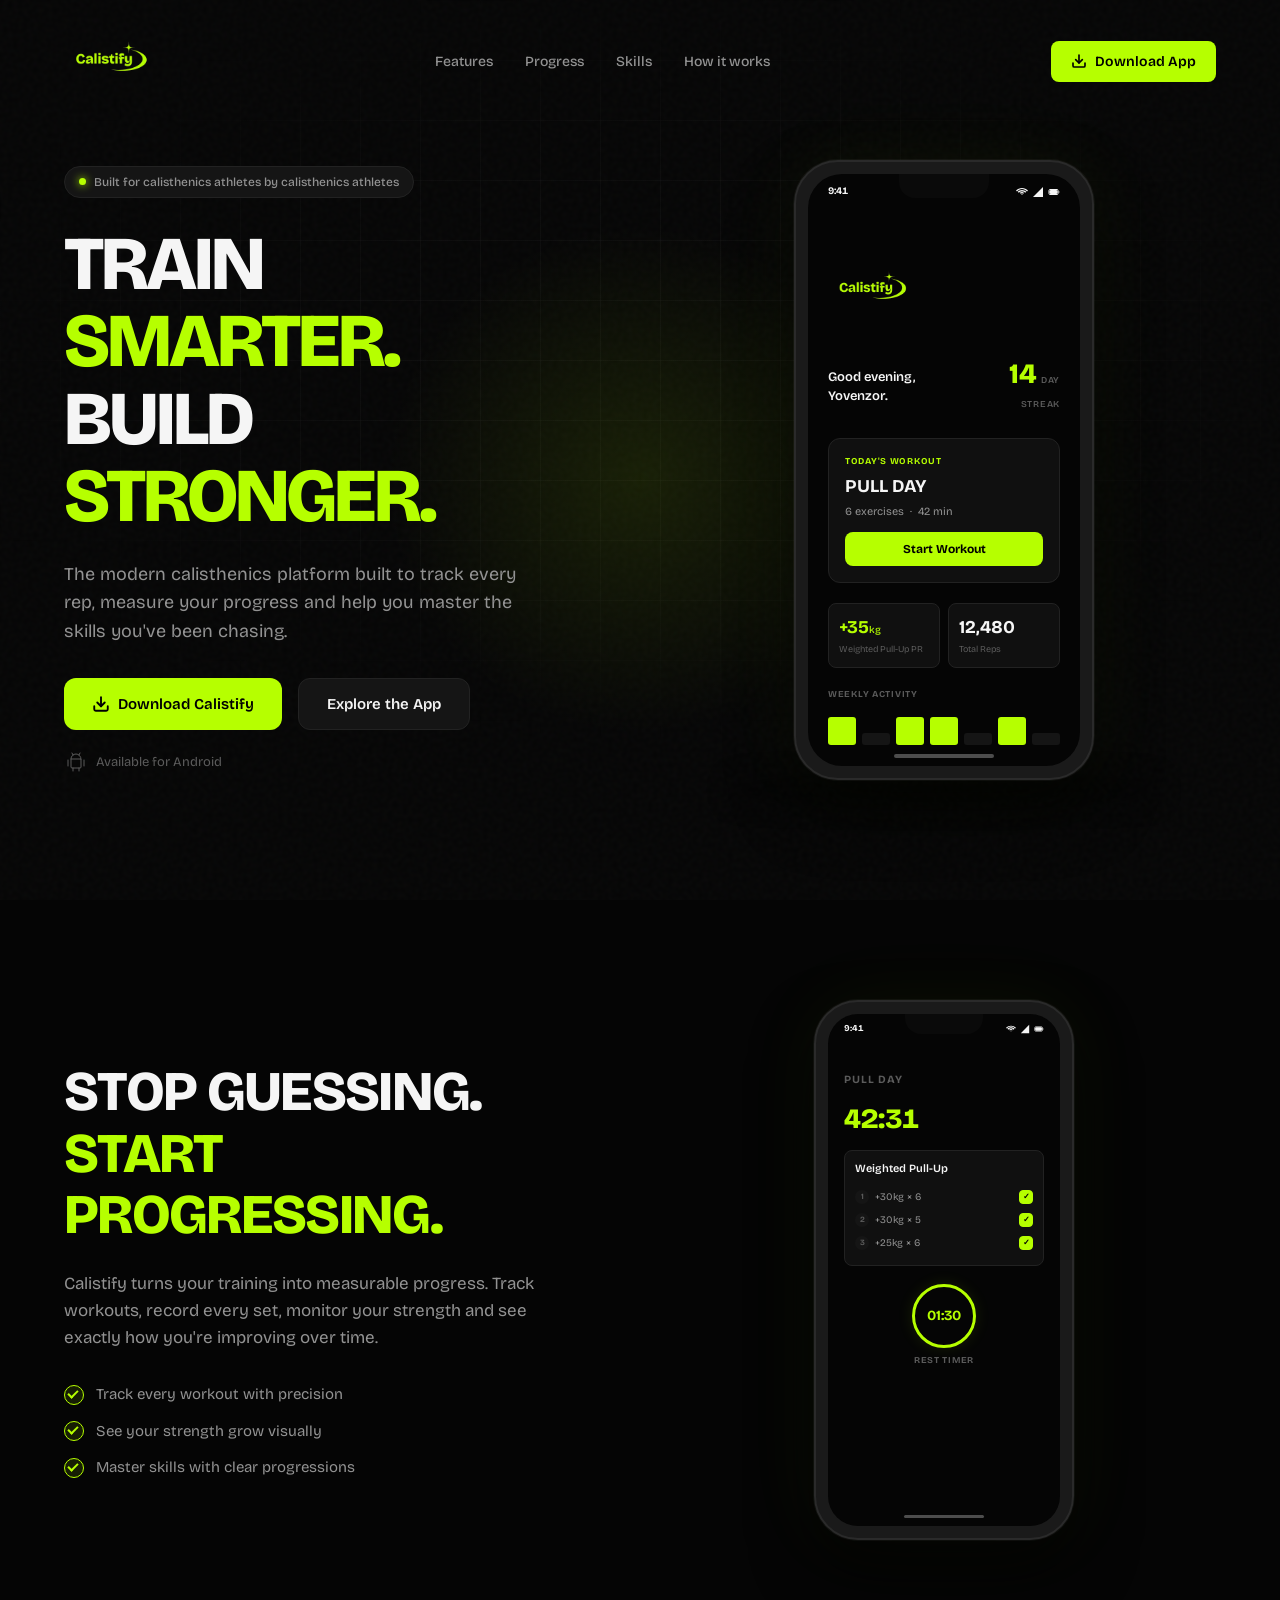
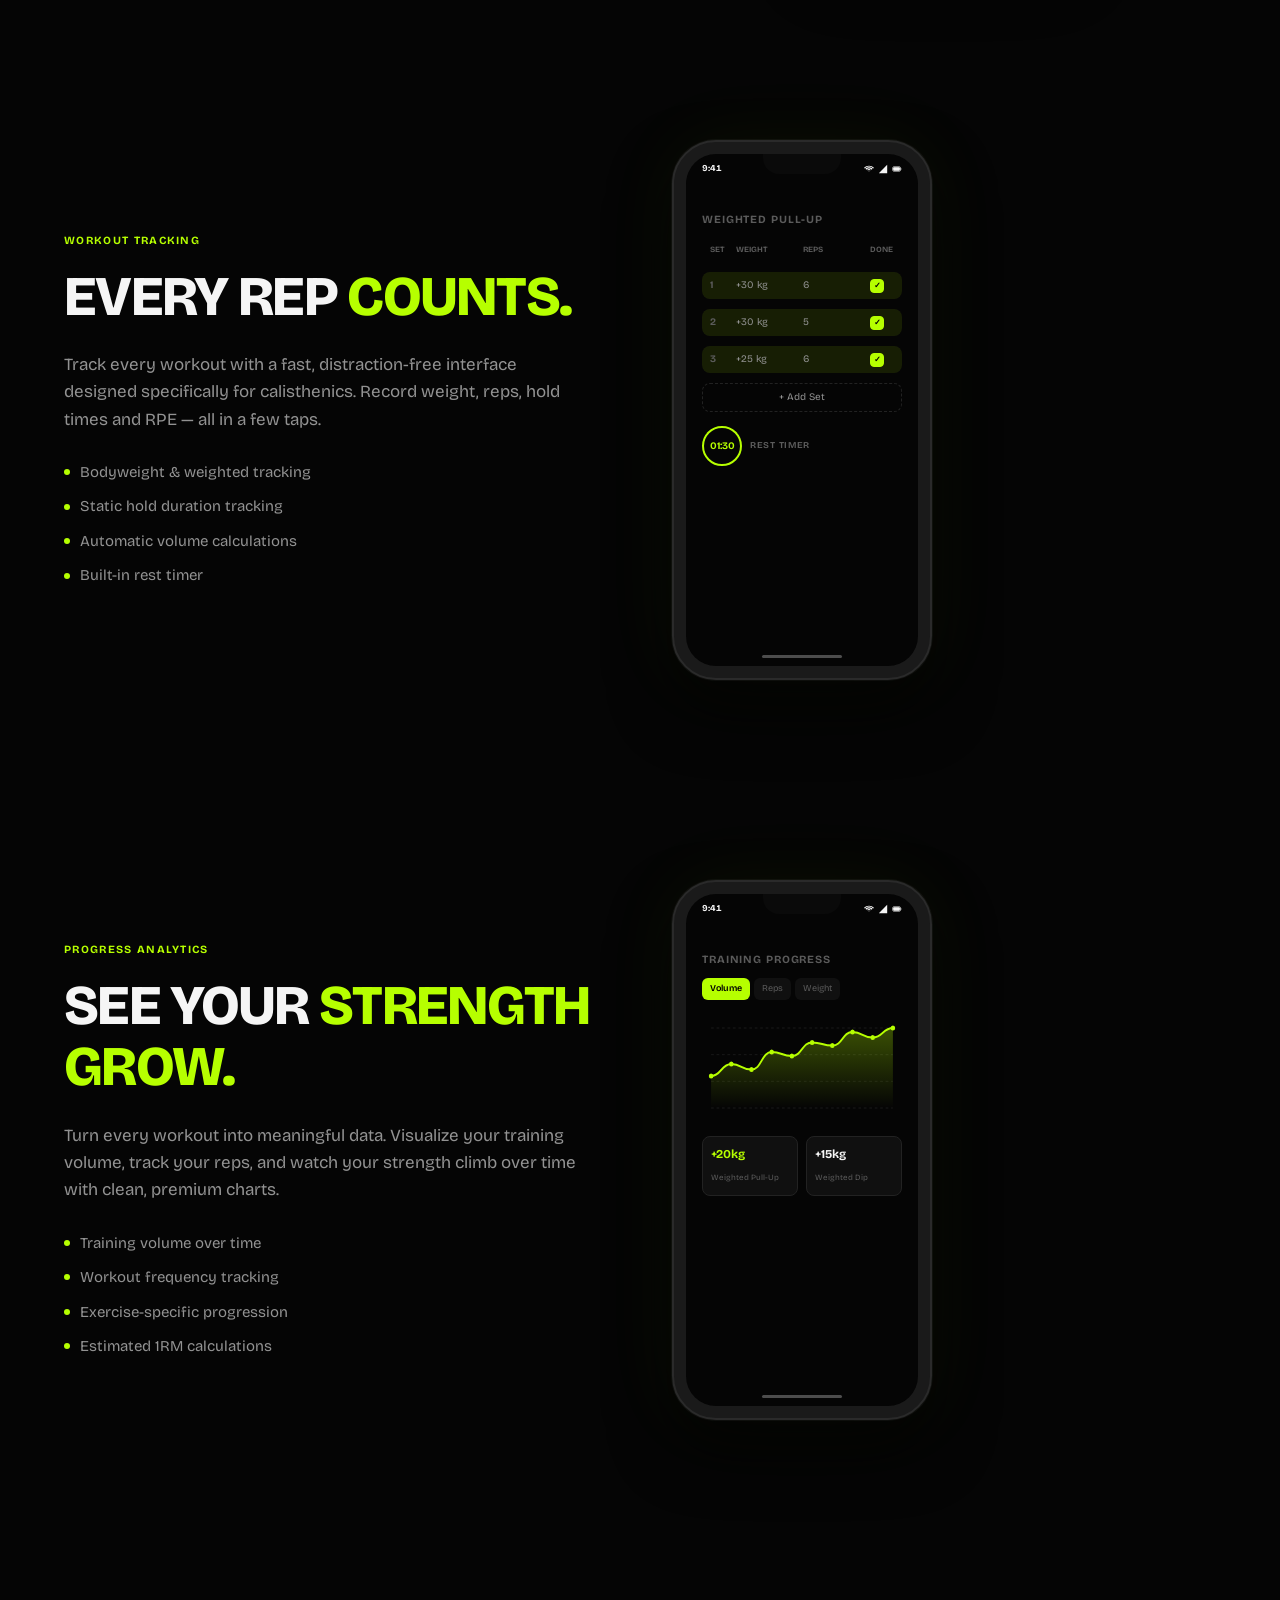
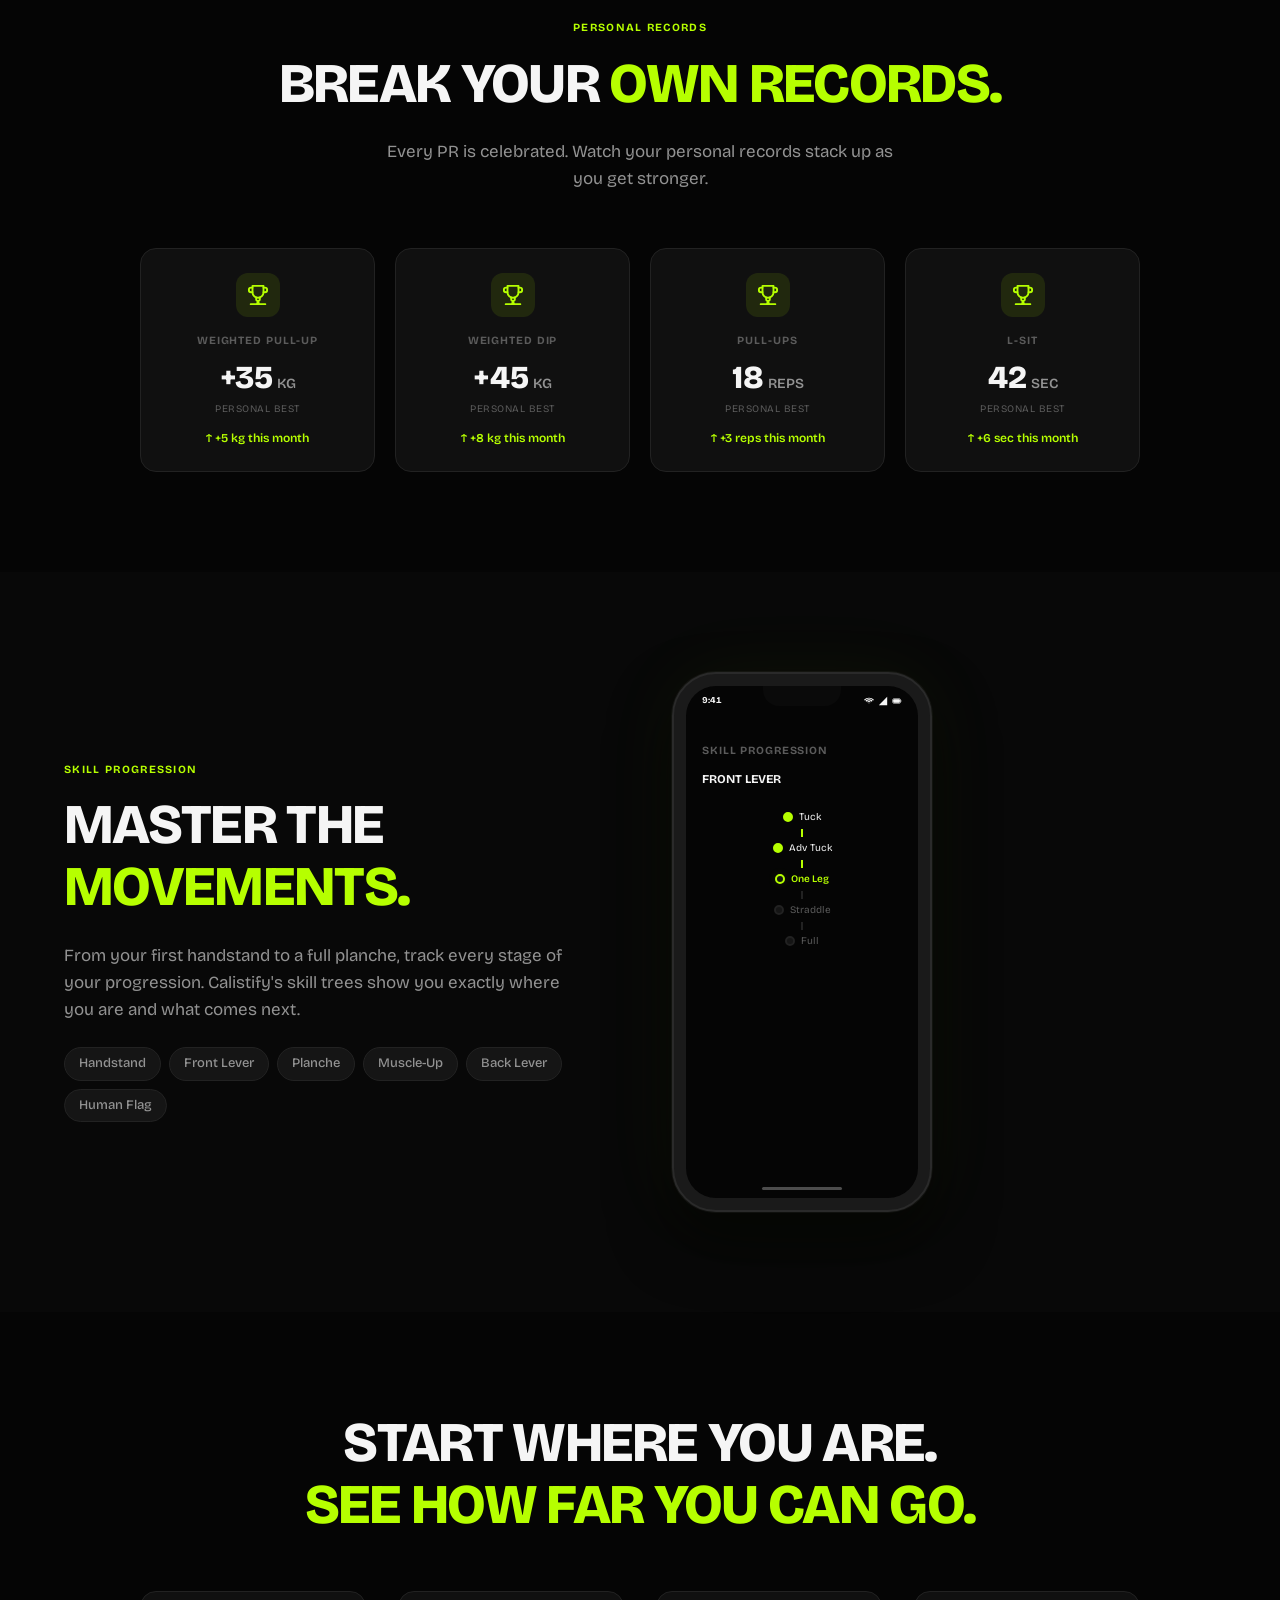
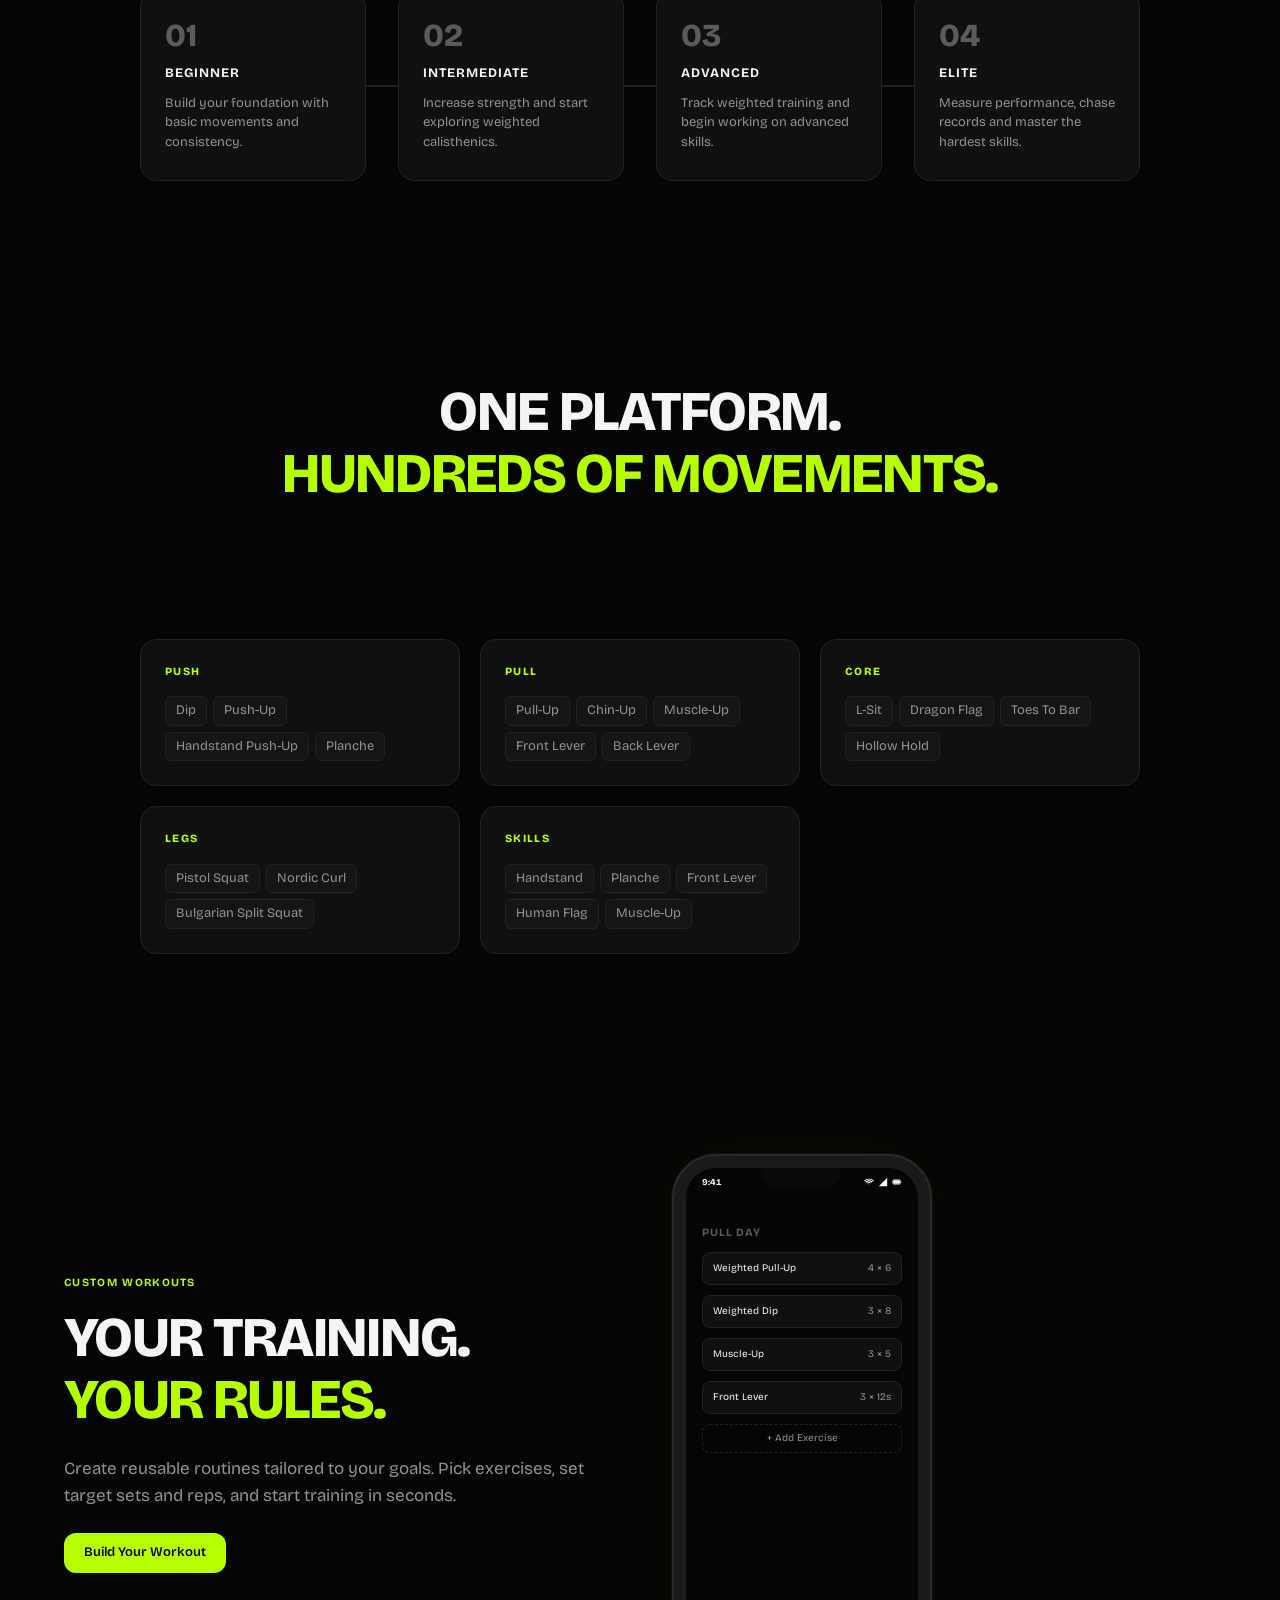
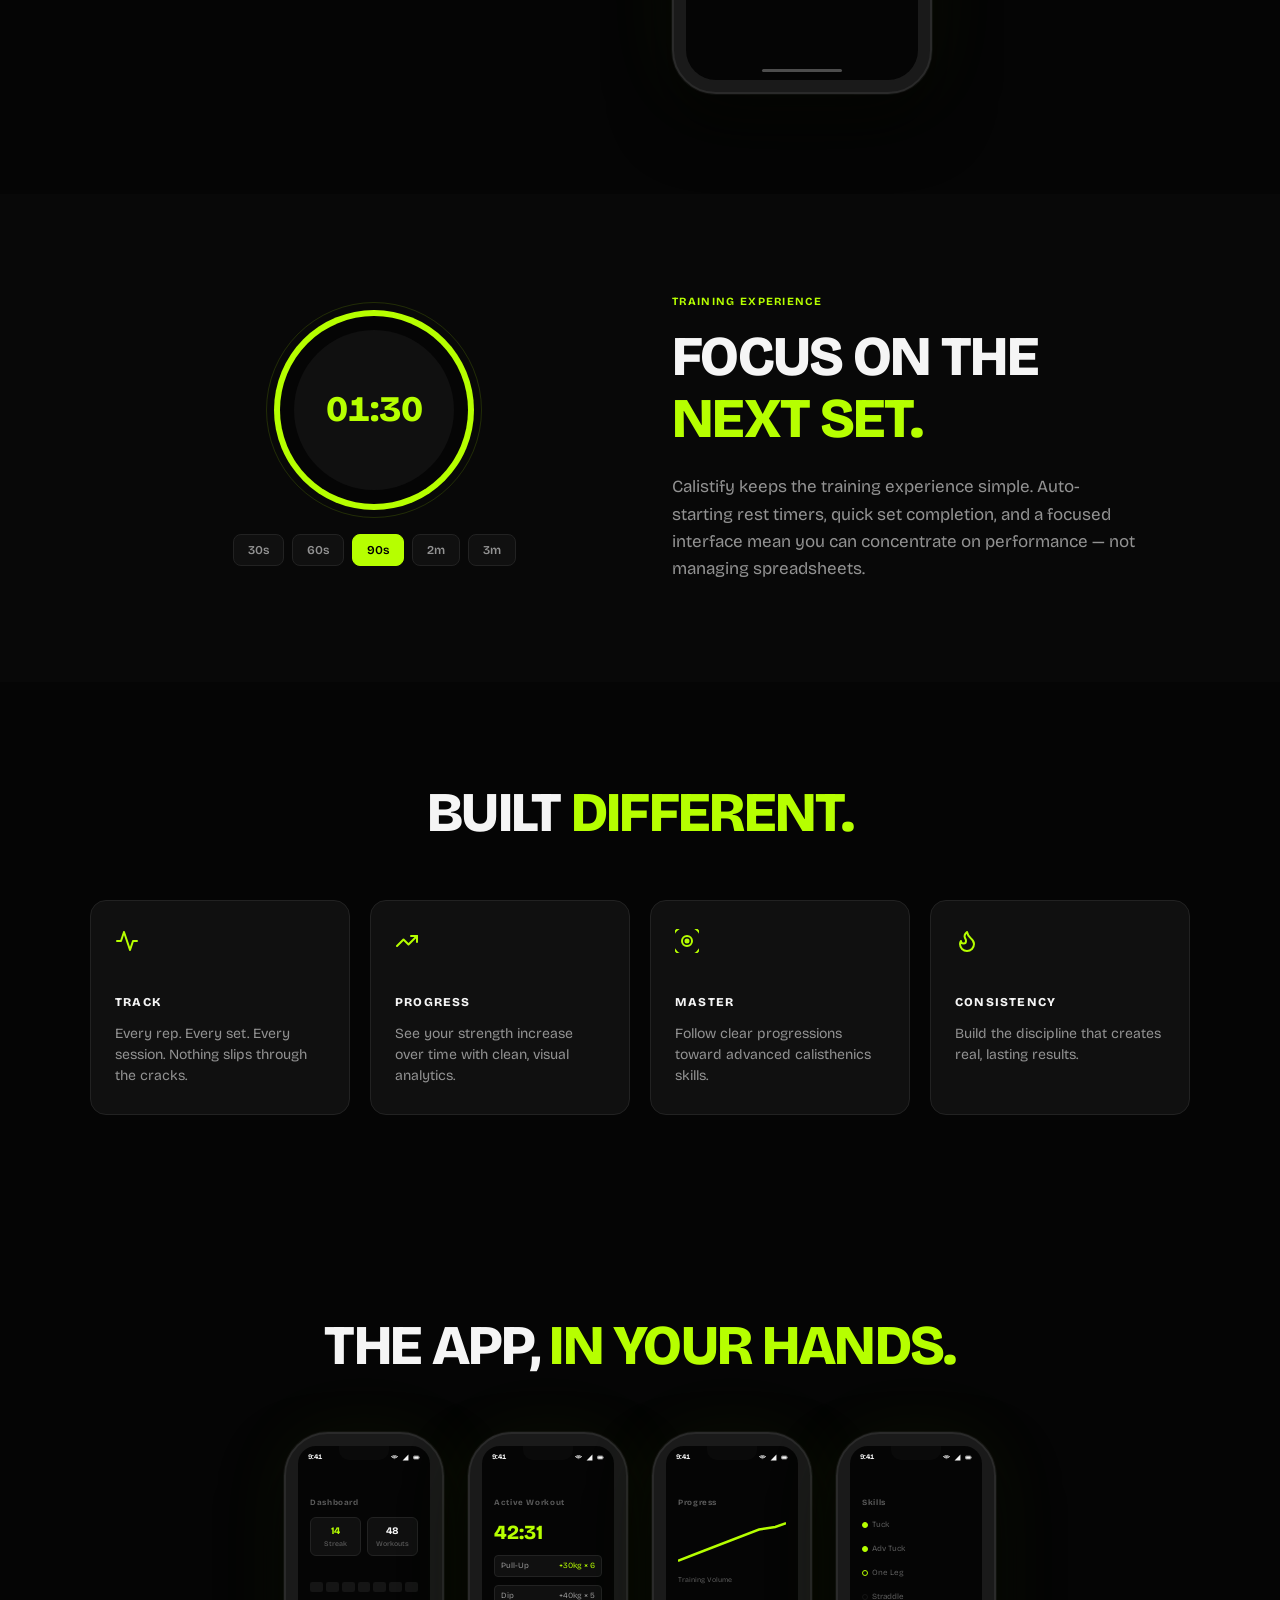
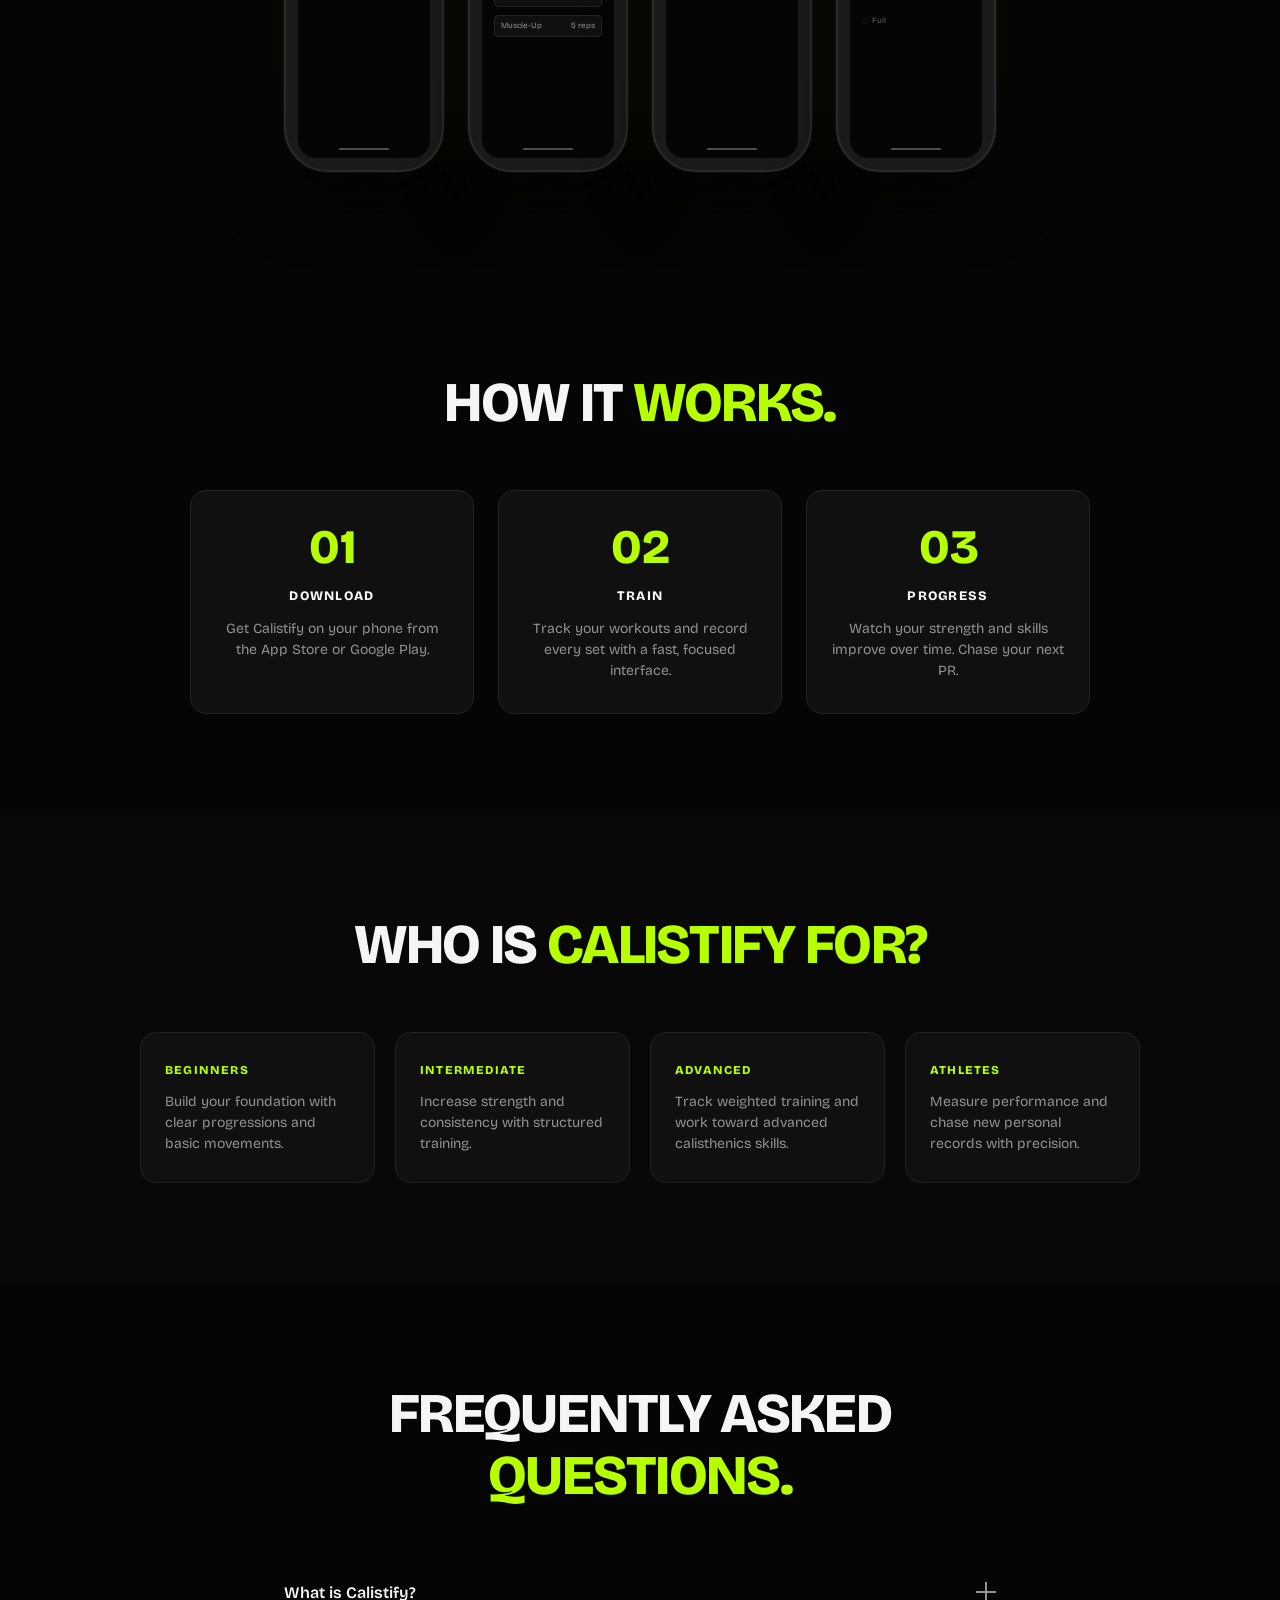
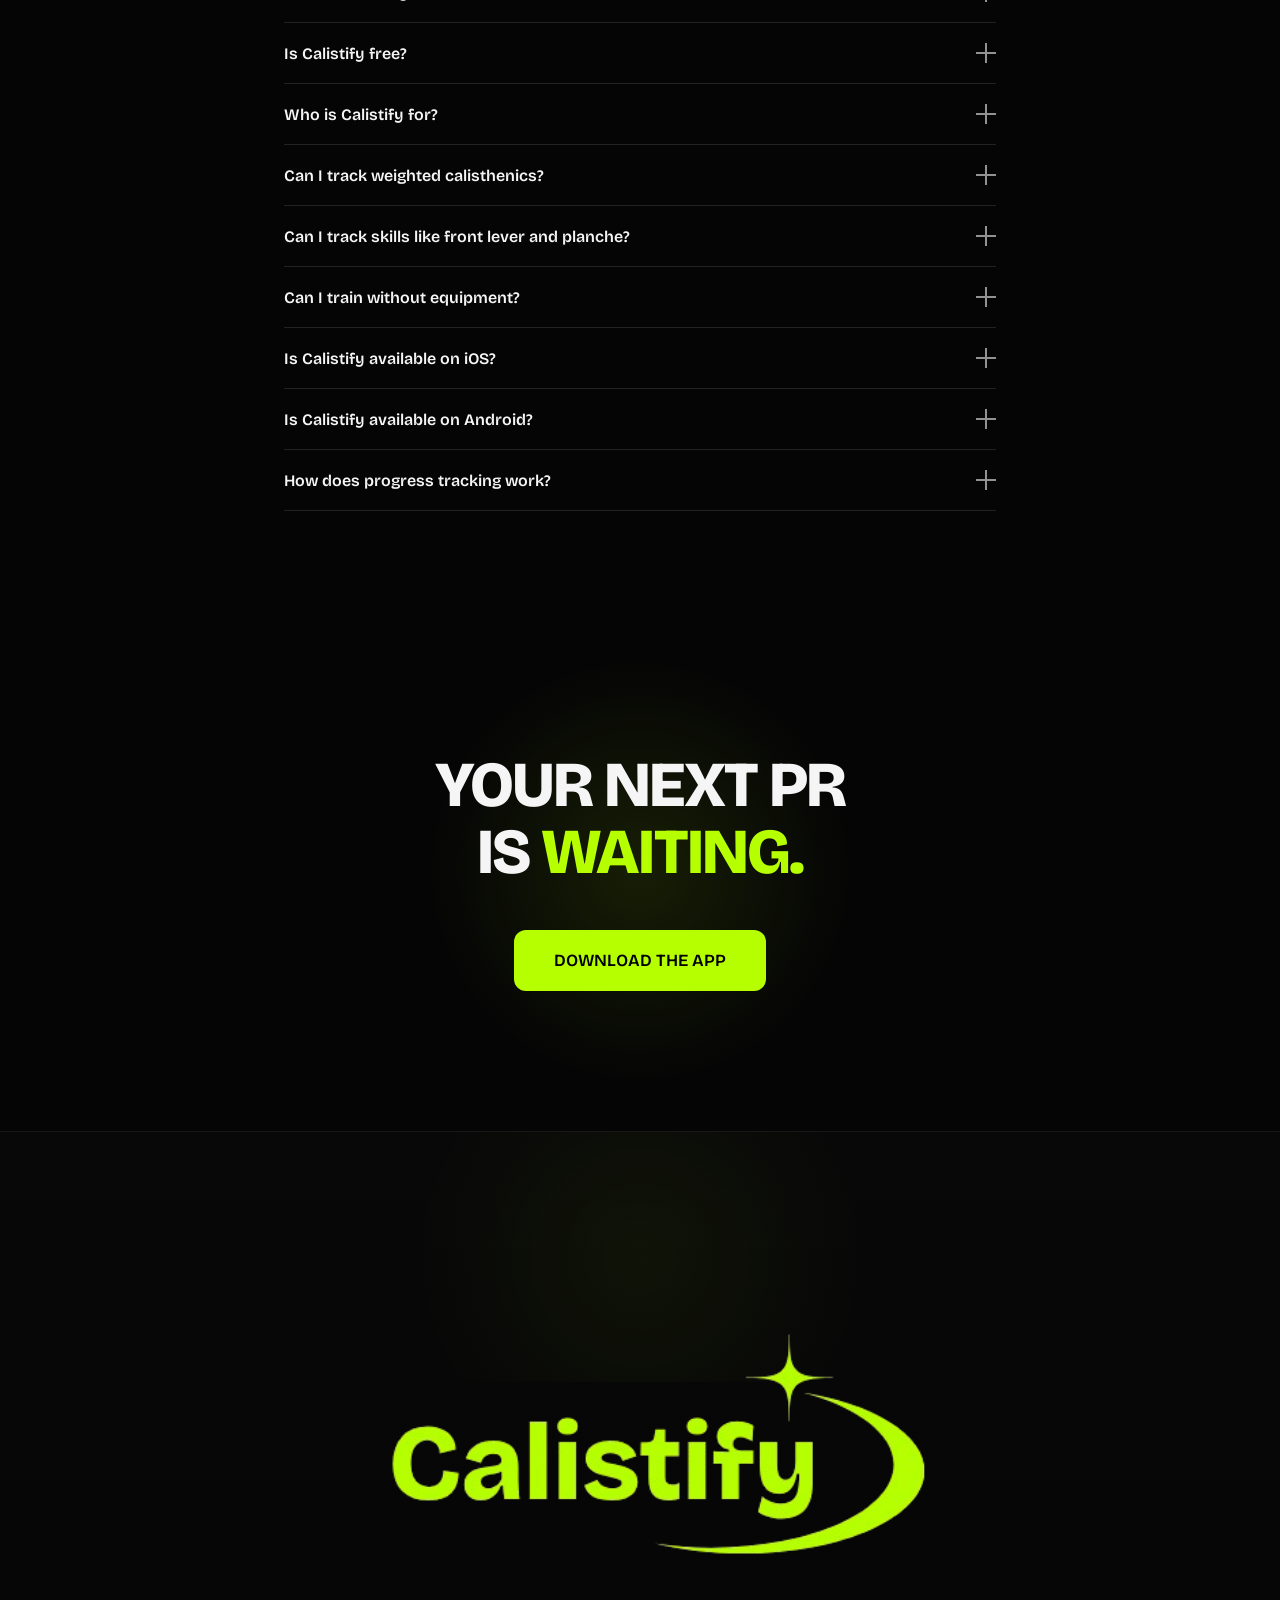
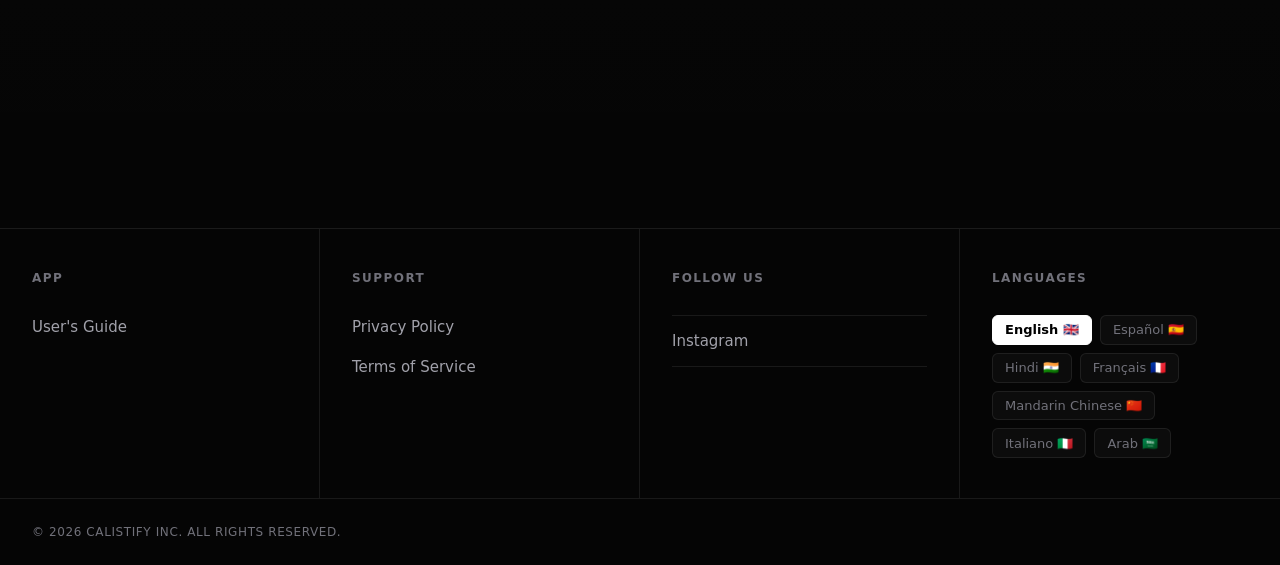
==== commit f13602c7: "Added guide.html" ====
--- a/index.html
+++ b/index.html
@@ -679,7 +679,7 @@
     <div class="footer-col">
       <p class="footer-heading">App</p>
       <ul class="footer-links">
-        <li><a href="#progress">User's Guide</a></li>
+        <li><a href="guide.html">User's Guide</a></li>
       </ul>
     </div>
 
--- a/css/style.css
+++ b/css/style.css
@@ -1463,4 +1463,306 @@
   .footer-grid { grid-template-columns: 1fr; }
   .footer-col { border-right: none; }
   .footer-bottom { flex-direction: column; gap: 1rem; text-align: center; }
+}
+
+/* ---------- User Guide ---------- */
+.guide-hero {
+  padding: 140px 0 80px;
+  position: relative;
+  overflow: hidden;
+  text-align: center;
+}
+.guide-hero-bg {
+  position: absolute;
+  inset: 0;
+  z-index: 0;
+  background-image:
+    linear-gradient(rgba(34, 34, 34, 0.25) 1px, transparent 1px),
+    linear-gradient(90deg, rgba(34, 34, 34, 0.25) 1px, transparent 1px);
+  background-size: 60px 60px;
+  mask-image: radial-gradient(ellipse 80% 60% at 50% 40%, #000 30%, transparent 70%);
+  -webkit-mask-image: radial-gradient(ellipse 80% 60% at 50% 40%, #000 30%, transparent 70%);
+}
+.guide-hero-glow {
+  position: absolute;
+  top: 10%; left: 50%;
+  transform: translateX(-50%);
+  width: 600px; height: 400px;
+  background: radial-gradient(ellipse, var(--lime-glow), transparent 60%);
+  pointer-events: none;
+}
+.guide-hero-content { position: relative; z-index: 1; max-width: 760px; margin: 0 auto; padding: 0 24px; }
+.guide-hero-title {
+  font-size: clamp(2.5rem, 6vw, 4.5rem);
+  font-weight: 900;
+  line-height: 1.02;
+  letter-spacing: -0.04em;
+  margin-bottom: 1.25rem;
+}
+.guide-hero-subtitle {
+  font-size: 1.125rem;
+  color: var(--text-secondary);
+  line-height: 1.6;
+  max-width: 560px;
+  margin: 0 auto 2rem;
+}
+.guide-hero-img {
+  position: relative;
+  z-index: 1;
+  max-width: 900px;
+  margin: 2.5rem auto 0;
+  padding: 0 24px;
+}
+.guide-hero-img img {
+  width: 100%;
+  border-radius: var(--radius);
+  border: 1px solid var(--border);
+  box-shadow: 0 30px 60px rgba(0,0,0,0.6);
+}
+
+/* Guide layout */
+.guide-body { padding: 80px 0; }
+.guide-layout {
+  display: grid;
+  grid-template-columns: 240px 1fr;
+  gap: 3rem;
+  max-width: 1100px;
+  margin: 0 auto;
+  padding: 0 24px;
+}
+.guide-sidebar {
+  position: sticky;
+  top: 100px;
+  align-self: start;
+}
+.guide-sidebar-title {
+  font-size: 0.6875rem;
+  font-weight: 800;
+  letter-spacing: 0.12em;
+  color: var(--text-muted);
+  margin-bottom: 1rem;
+  padding-bottom: 0.75rem;
+  border-bottom: 1px solid var(--border);
+}
+.guide-sidebar ul { list-style: none; padding: 0; margin: 0; }
+.guide-sidebar li { margin-bottom: 0.625rem; }
+.guide-sidebar a {
+  font-size: 0.875rem;
+  color: var(--text-secondary);
+  transition: all var(--transition);
+  display: block;
+  padding: 0.25rem 0;
+  border-left: 2px solid transparent;
+  padding-left: 0.75rem;
+}
+.guide-sidebar a:hover { color: var(--text-primary); border-color: var(--border-hover); }
+.guide-sidebar a.active { color: var(--lime); border-color: var(--lime); }
+
+.guide-content { max-width: 760px; }
+.guide-section { margin-bottom: 4rem; scroll-margin-top: 100px; }
+.guide-section:last-child { margin-bottom: 0; }
+.guide-section-num {
+  display: inline-flex;
+  align-items: center;
+  justify-content: center;
+  width: 36px; height: 36px;
+  background: var(--lime-glow);
+  border: 1px solid rgba(182,255,0,0.2);
+  border-radius: 50%;
+  font-size: 0.875rem;
+  font-weight: 800;
+  color: var(--lime);
+  margin-bottom: 1rem;
+}
+.guide-section h2 {
+  font-size: clamp(1.75rem, 4vw, 2.5rem);
+  font-weight: 800;
+  letter-spacing: -0.03em;
+  line-height: 1.1;
+  margin-bottom: 1rem;
+}
+.guide-section > p {
+  font-size: 1.0625rem;
+  color: var(--text-secondary);
+  line-height: 1.7;
+  margin-bottom: 1.25rem;
+}
+
+/* Guide step cards */
+.guide-steps {
+  display: flex;
+  flex-direction: column;
+  gap: 1.25rem;
+  margin: 1.5rem 0;
+}
+.guide-step {
+  display: flex;
+  gap: 1rem;
+  align-items: flex-start;
+  background: var(--bg-card);
+  border: 1px solid var(--border);
+  border-radius: var(--radius-sm);
+  padding: 1.25rem;
+  transition: all var(--transition);
+}
+.guide-step:hover { border-color: var(--border-hover); background: var(--bg-elevated); }
+.guide-step-num {
+  flex-shrink: 0;
+  width: 28px; height: 28px;
+  border-radius: 50%;
+  background: var(--lime);
+  color: #000;
+  display: flex; align-items: center; justify-content: center;
+  font-size: 0.75rem;
+  font-weight: 800;
+}
+.guide-step-body h4 {
+  font-size: 0.9375rem;
+  font-weight: 700;
+  color: var(--text-primary);
+  margin-bottom: 0.375rem;
+}
+.guide-step-body p {
+  font-size: 0.875rem;
+  color: var(--text-secondary);
+  line-height: 1.5;
+}
+
+/* Guide image cards */
+.guide-img-card {
+  border-radius: var(--radius);
+  overflow: hidden;
+  border: 1px solid var(--border);
+  margin: 1.5rem 0;
+  background: var(--bg-card);
+}
+.guide-img-card img {
+  width: 100%;
+  height: 280px;
+  object-fit: cover;
+}
+.guide-img-card-body { padding: 1.25rem 1.5rem; }
+.guide-img-card-body h4 {
+  font-size: 1rem;
+  font-weight: 700;
+  margin-bottom: 0.5rem;
+}
+.guide-img-card-body p {
+  font-size: 0.9375rem;
+  color: var(--text-secondary);
+  line-height: 1.6;
+}
+
+/* Guide feature grid */
+.guide-feature-grid {
+  display: grid;
+  grid-template-columns: repeat(2, 1fr);
+  gap: 1.25rem;
+  margin: 1.5rem 0;
+}
+.guide-feature-card {
+  background: var(--bg-card);
+  border: 1px solid var(--border);
+  border-radius: var(--radius);
+  padding: 1.5rem;
+  transition: all var(--transition);
+}
+.guide-feature-card:hover { border-color: var(--border-hover); background: var(--bg-elevated); }
+.guide-feature-icon {
+  width: 40px; height: 40px;
+  border-radius: var(--radius-xs);
+  background: var(--lime-glow);
+  color: var(--lime);
+  display: flex; align-items: center; justify-content: center;
+  margin-bottom: 1rem;
+}
+.guide-feature-card h4 { font-size: 0.9375rem; font-weight: 700; margin-bottom: 0.5rem; }
+.guide-feature-card p { font-size: 0.875rem; color: var(--text-secondary); line-height: 1.5; }
+
+/* Guide tip callout */
+.guide-tip {
+  display: flex;
+  gap: 1rem;
+  align-items: flex-start;
+  background: rgba(182, 255, 0, 0.04);
+  border: 1px solid rgba(182, 255, 0, 0.15);
+  border-radius: var(--radius-sm);
+  padding: 1.25rem 1.5rem;
+  margin: 1.5rem 0;
+}
+.guide-tip-icon {
+  flex-shrink: 0;
+  width: 32px; height: 32px;
+  color: var(--lime);
+}
+.guide-tip-body h4 {
+  font-size: 0.8125rem;
+  font-weight: 800;
+  letter-spacing: 0.08em;
+  color: var(--lime);
+  margin-bottom: 0.375rem;
+}
+.guide-tip-body p {
+  font-size: 0.9375rem;
+  color: var(--text-secondary);
+  line-height: 1.6;
+}
+
+/* Guide phone showcase row */
+.guide-phones {
+  display: flex;
+  justify-content: center;
+  gap: 1.5rem;
+  flex-wrap: wrap;
+  margin: 2rem 0;
+}
+.guide-phone-item { text-align: center; }
+.guide-phone-item .phone-frame { margin: 0 auto; }
+.guide-phone-caption {
+  font-size: 0.75rem;
+  font-weight: 600;
+  color: var(--text-muted);
+  letter-spacing: 0.08em;
+  margin-top: 1rem;
+}
+
+/* Guide CTA */
+.guide-cta {
+  text-align: center;
+  padding: 80px 0;
+  position: relative;
+  overflow: hidden;
+}
+.guide-cta-glow {
+  position: absolute;
+  top: 50%; left: 50%;
+  transform: translate(-50%, -50%);
+  width: 500px; height: 300px;
+  background: radial-gradient(ellipse, var(--lime-glow), transparent 60%);
+  pointer-events: none;
+}
+.guide-cta-content { position: relative; z-index: 1; }
+.guide-cta h2 {
+  font-size: clamp(2rem, 5vw, 3.5rem);
+  font-weight: 900;
+  letter-spacing: -0.03em;
+  margin-bottom: 1rem;
+}
+.guide-cta p {
+  font-size: 1.0625rem;
+  color: var(--text-secondary);
+  margin-bottom: 2rem;
+}
+
+/* Responsive */
+@media (max-width: 900px) {
+  .guide-layout { grid-template-columns: 1fr; gap: 2rem; }
+  .guide-sidebar { position: relative; top: 0; }
+  .guide-feature-grid { grid-template-columns: 1fr; }
+}
+@media (max-width: 600px) {
+  .guide-hero { padding: 120px 0 60px; }
+  .guide-body { padding: 60px 0; }
+  .guide-cta { padding: 60px 0; }
+  .guide-img-card img { height: 200px; }
 }
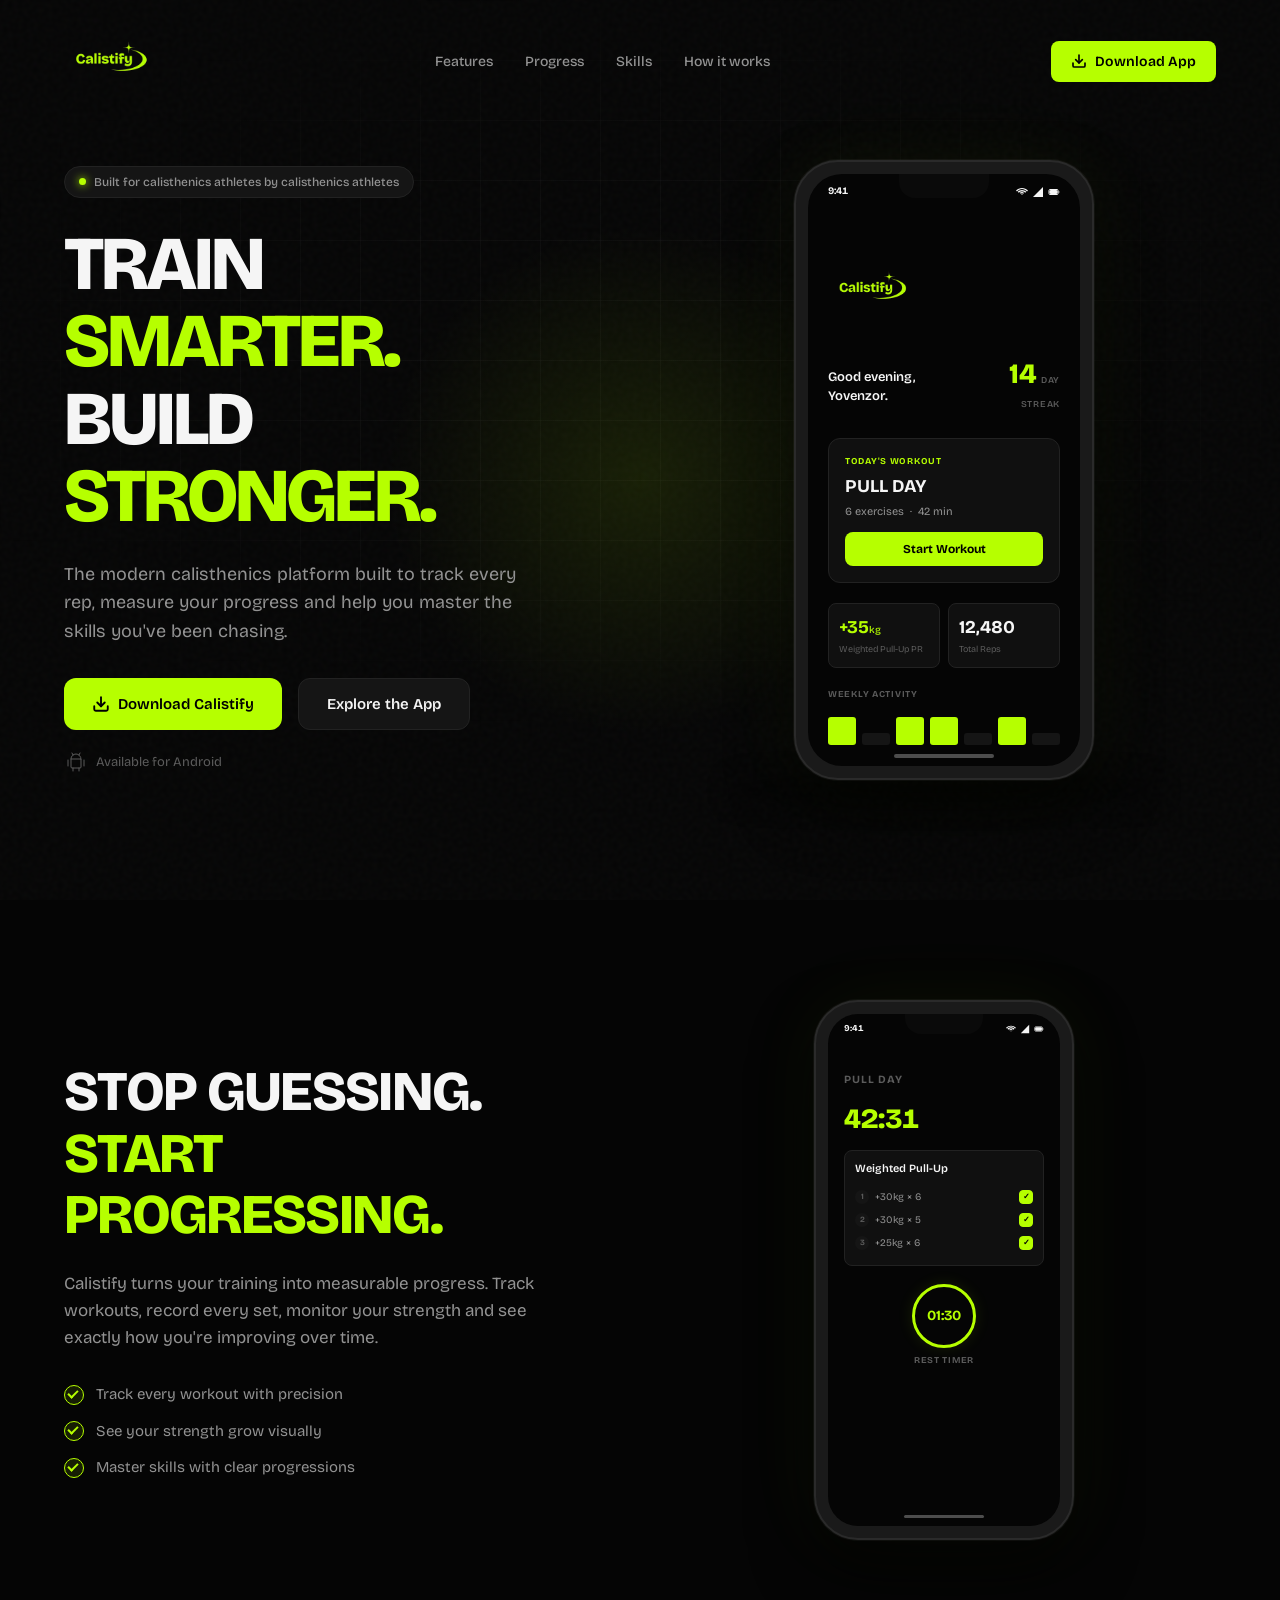
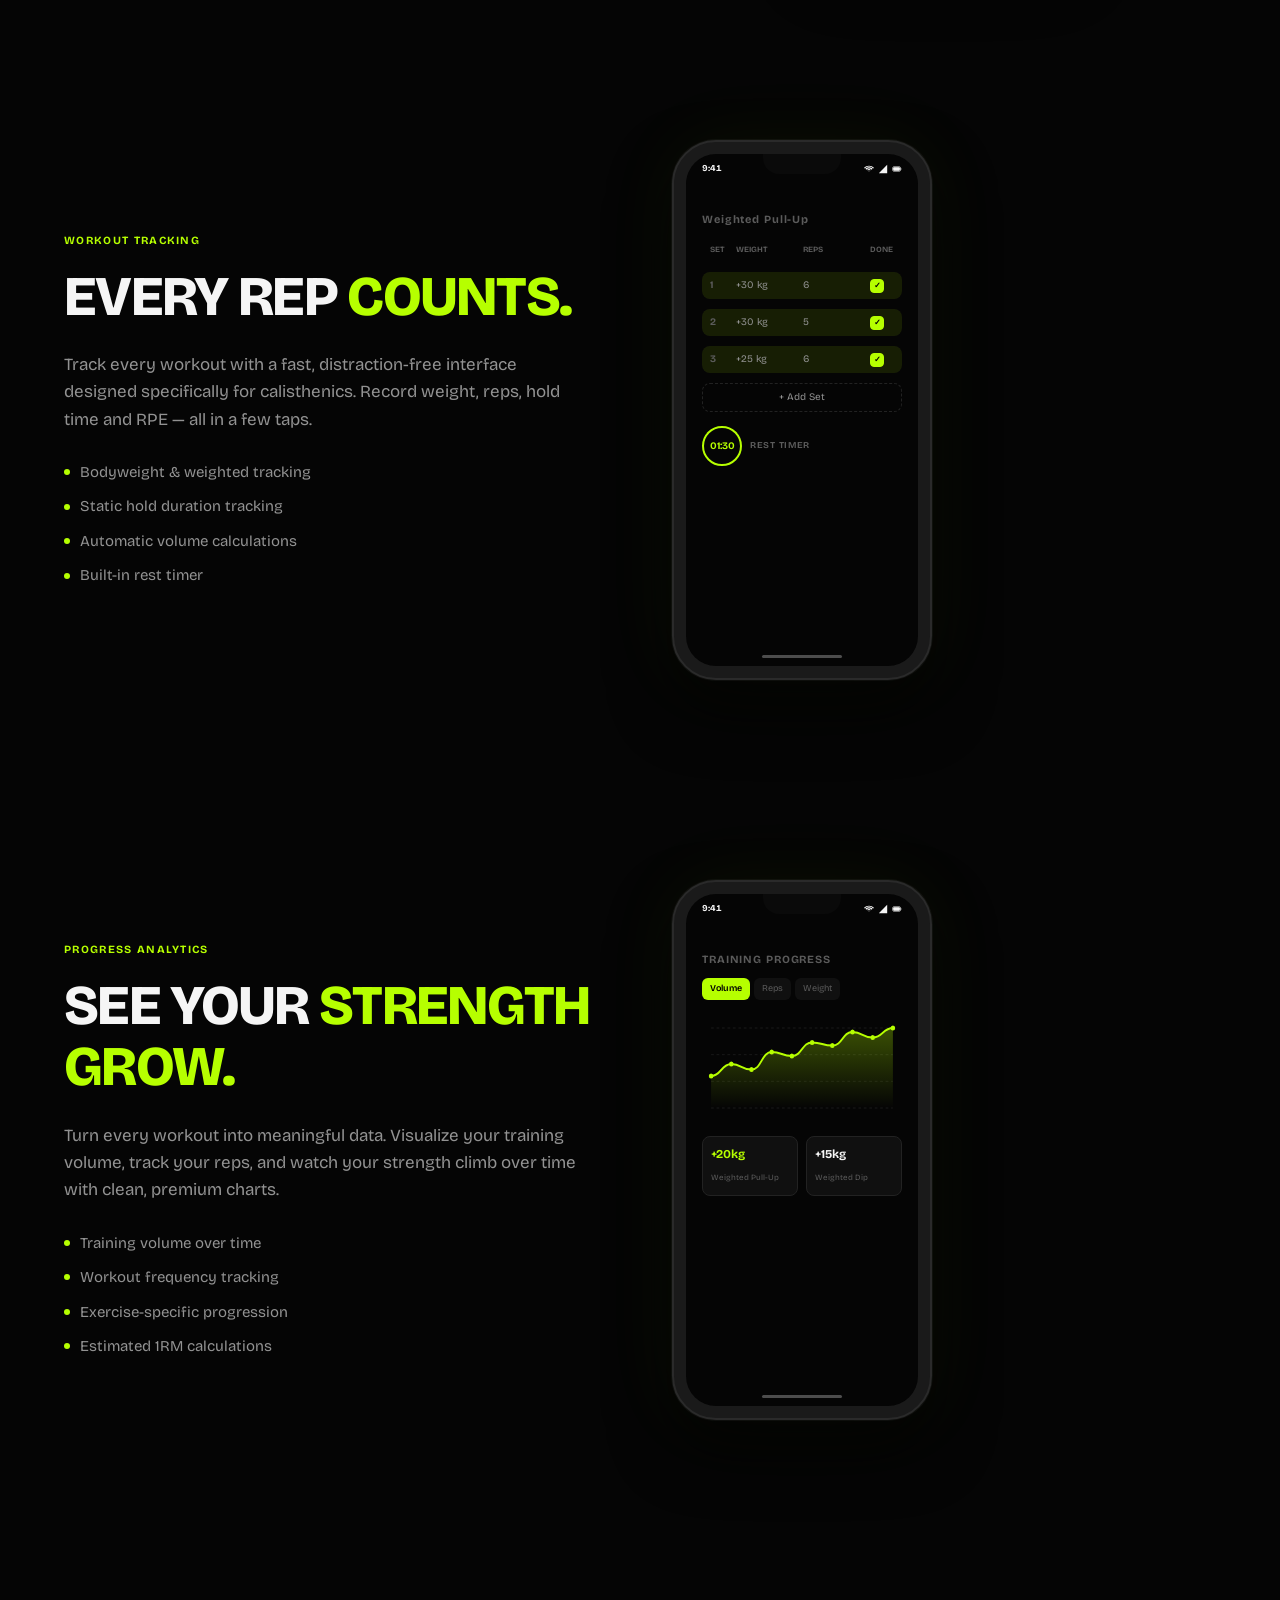
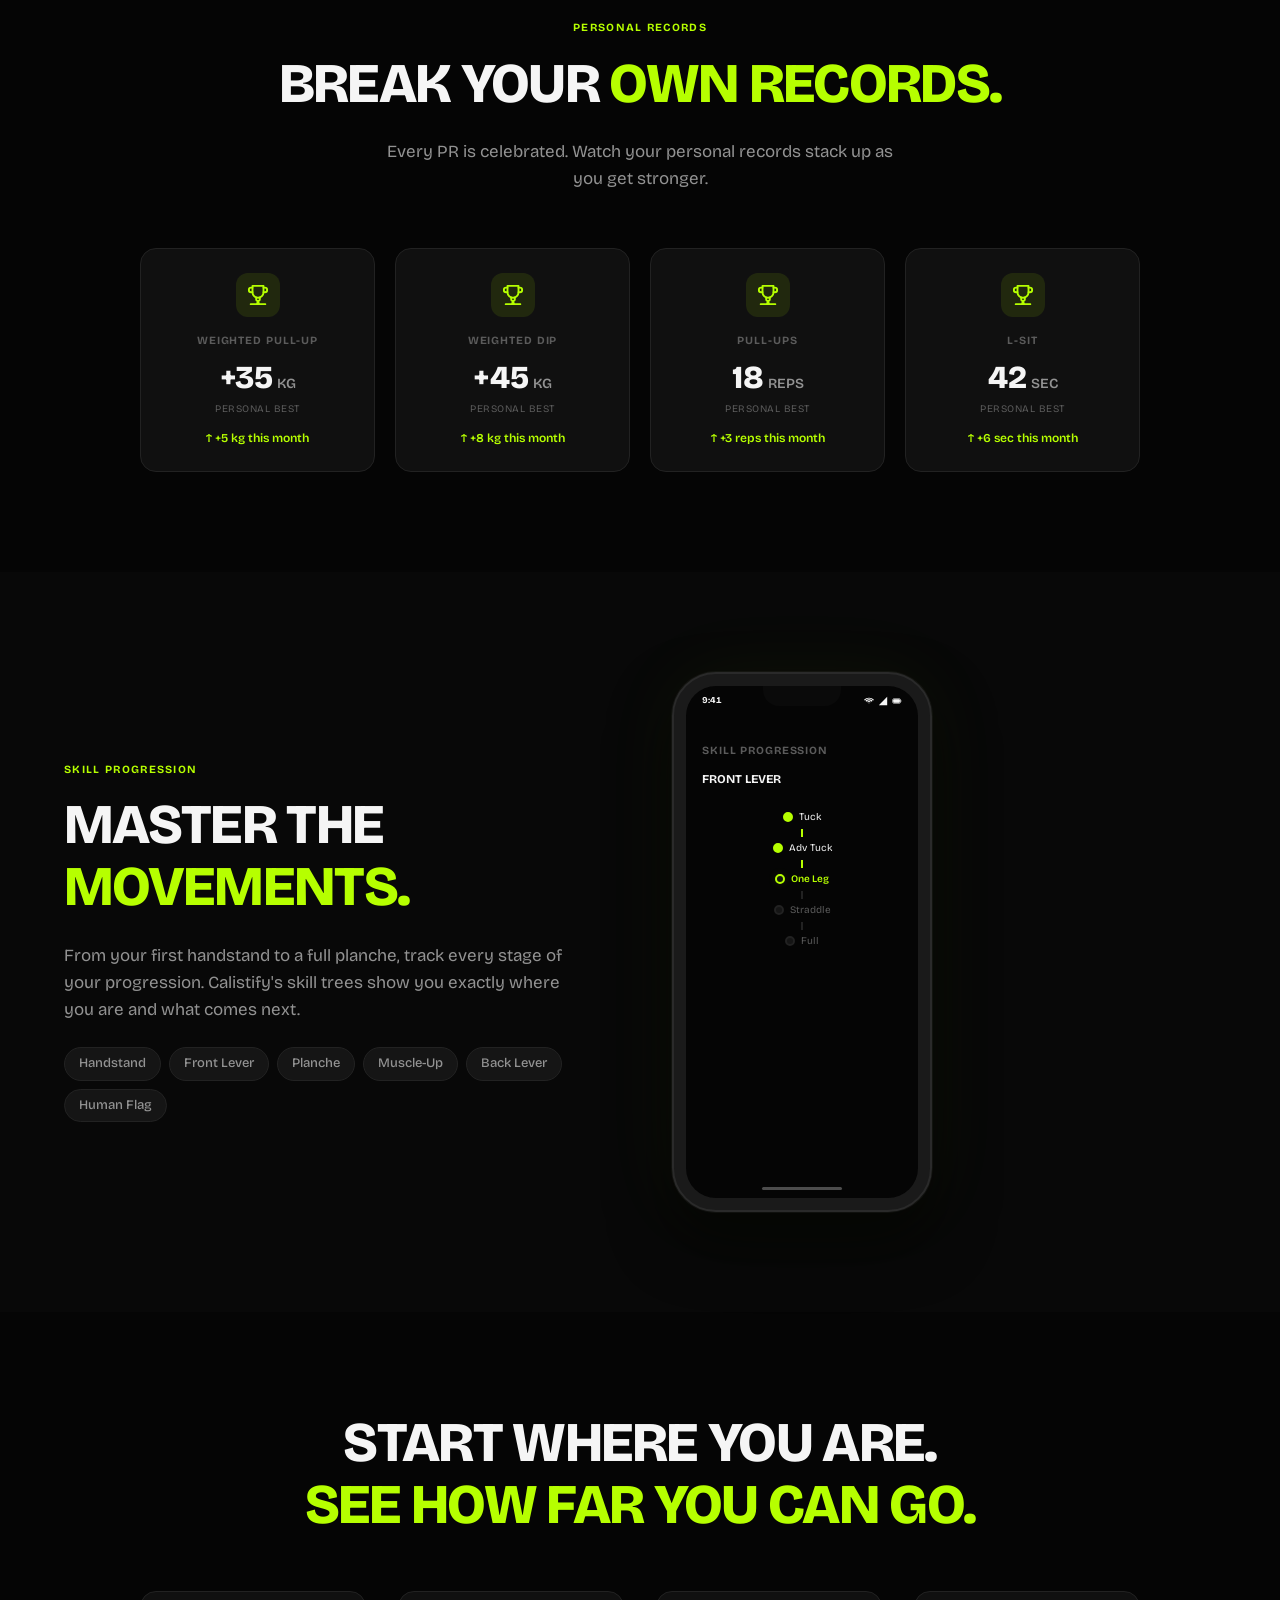
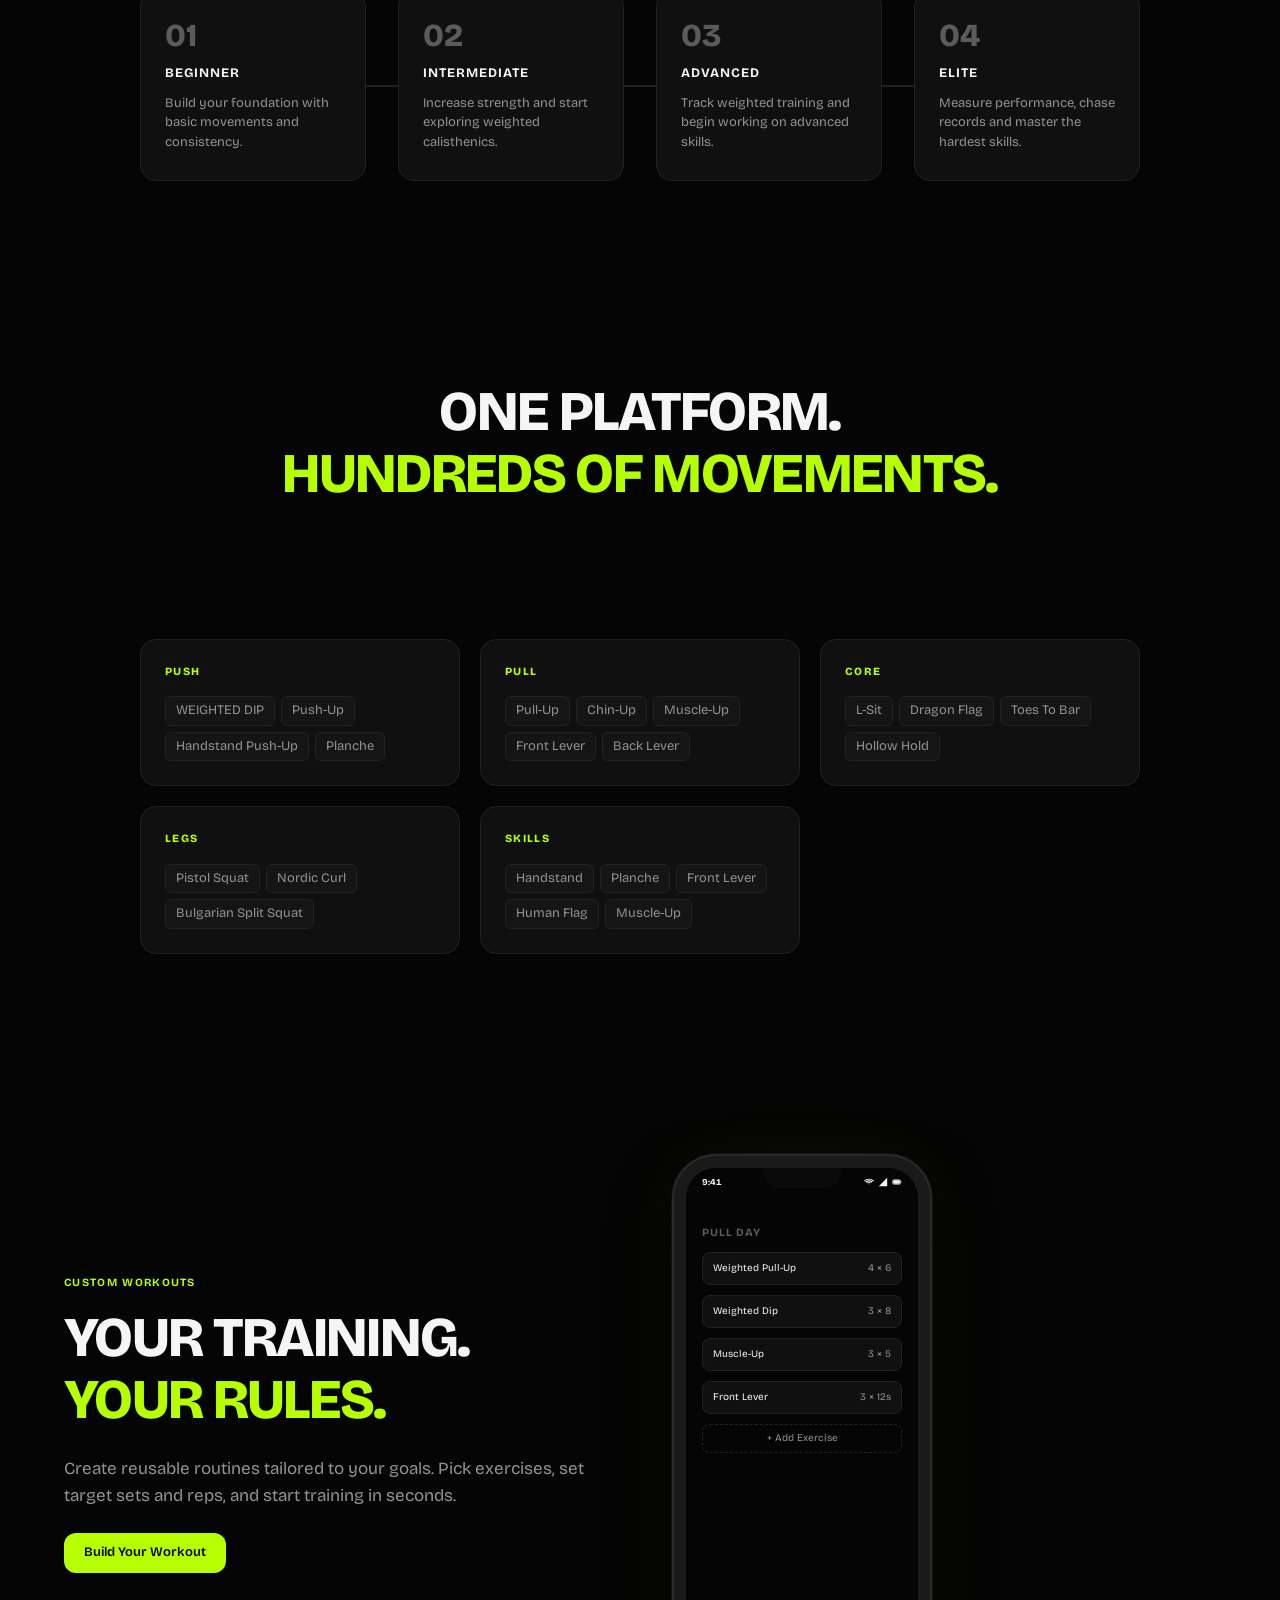
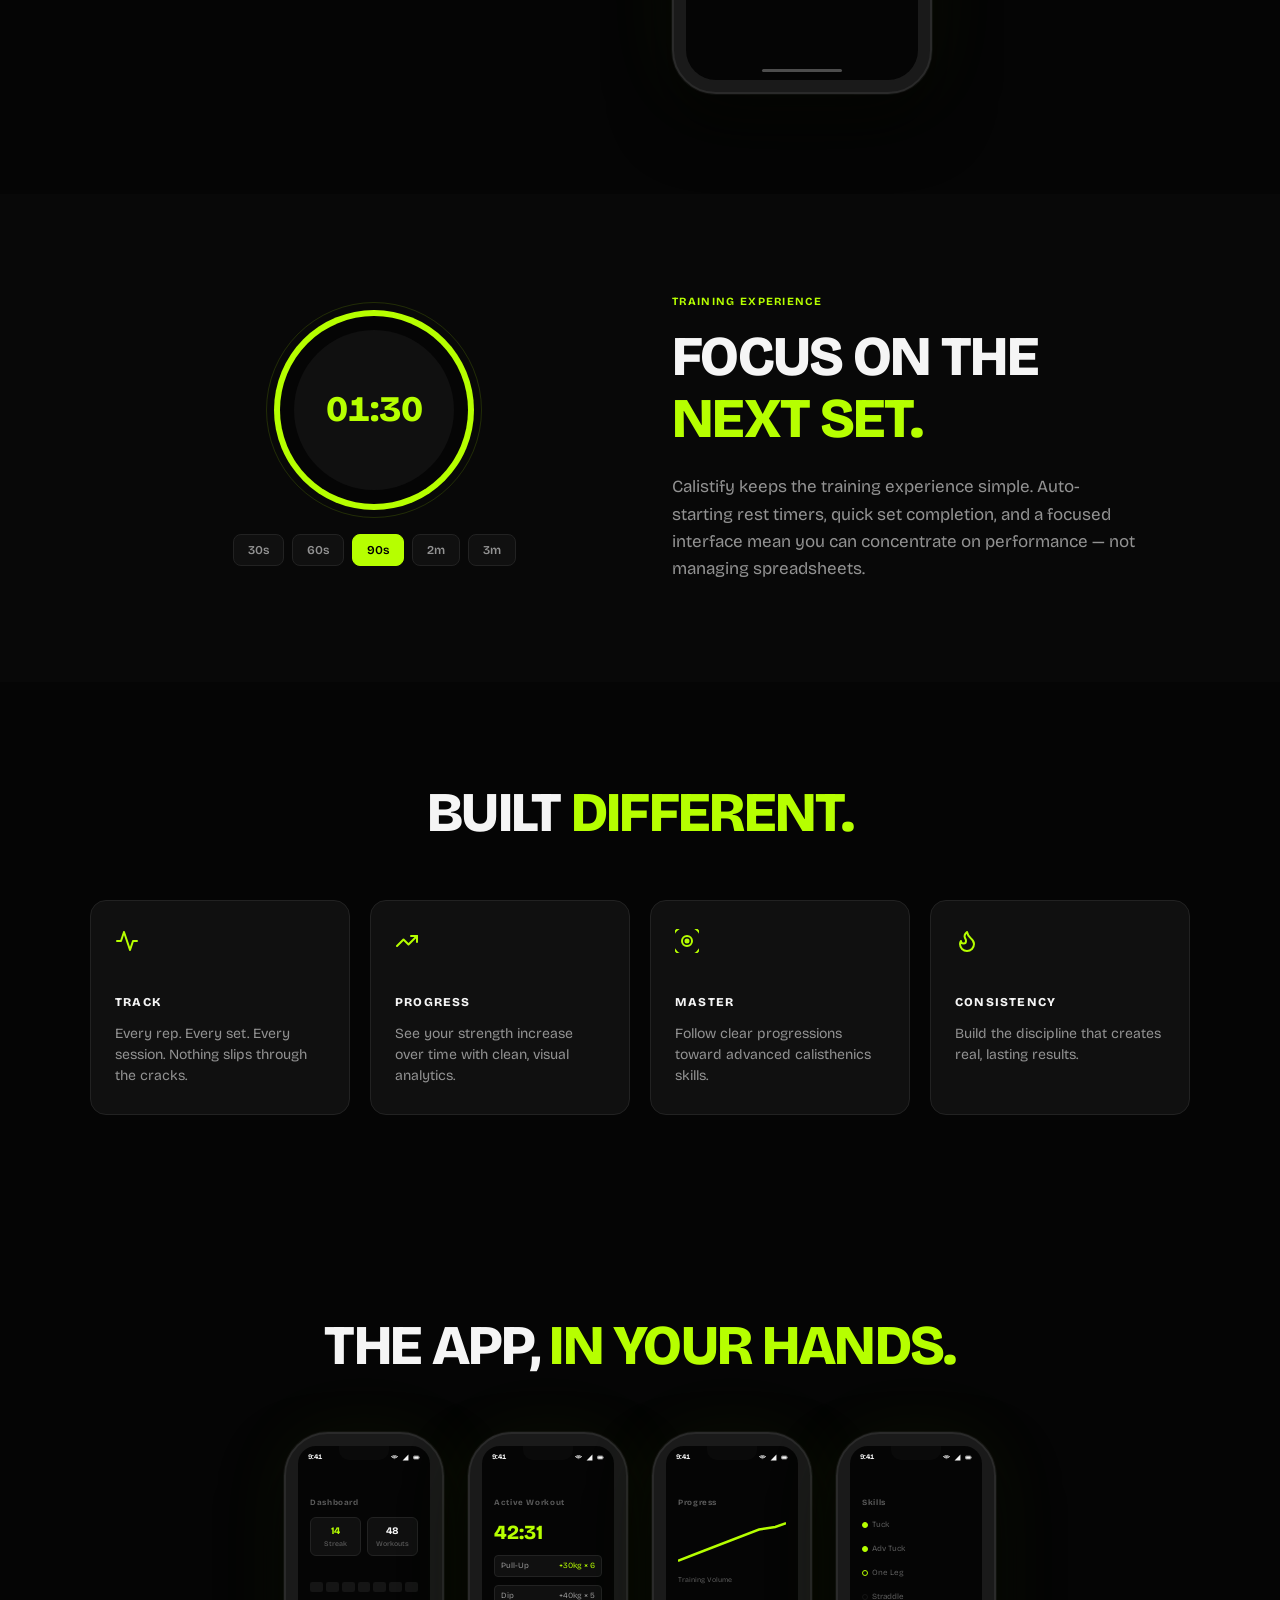
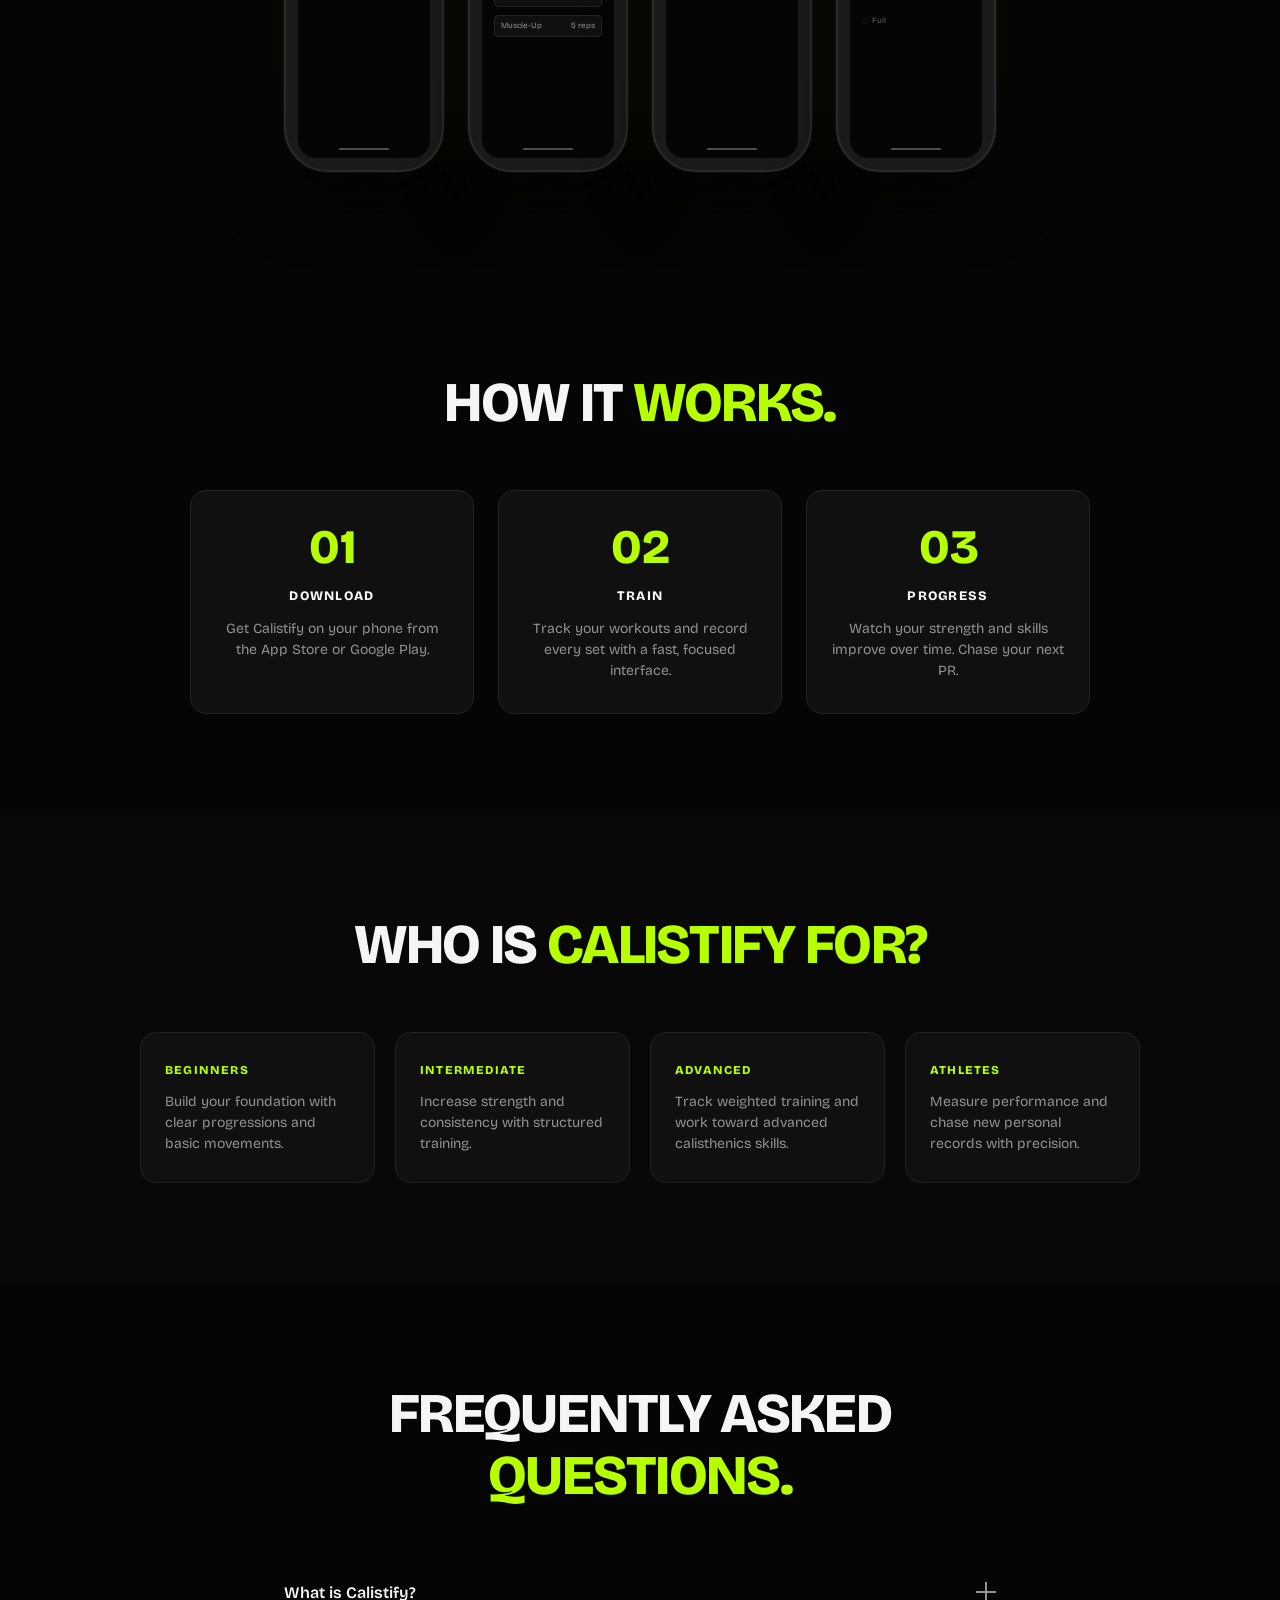
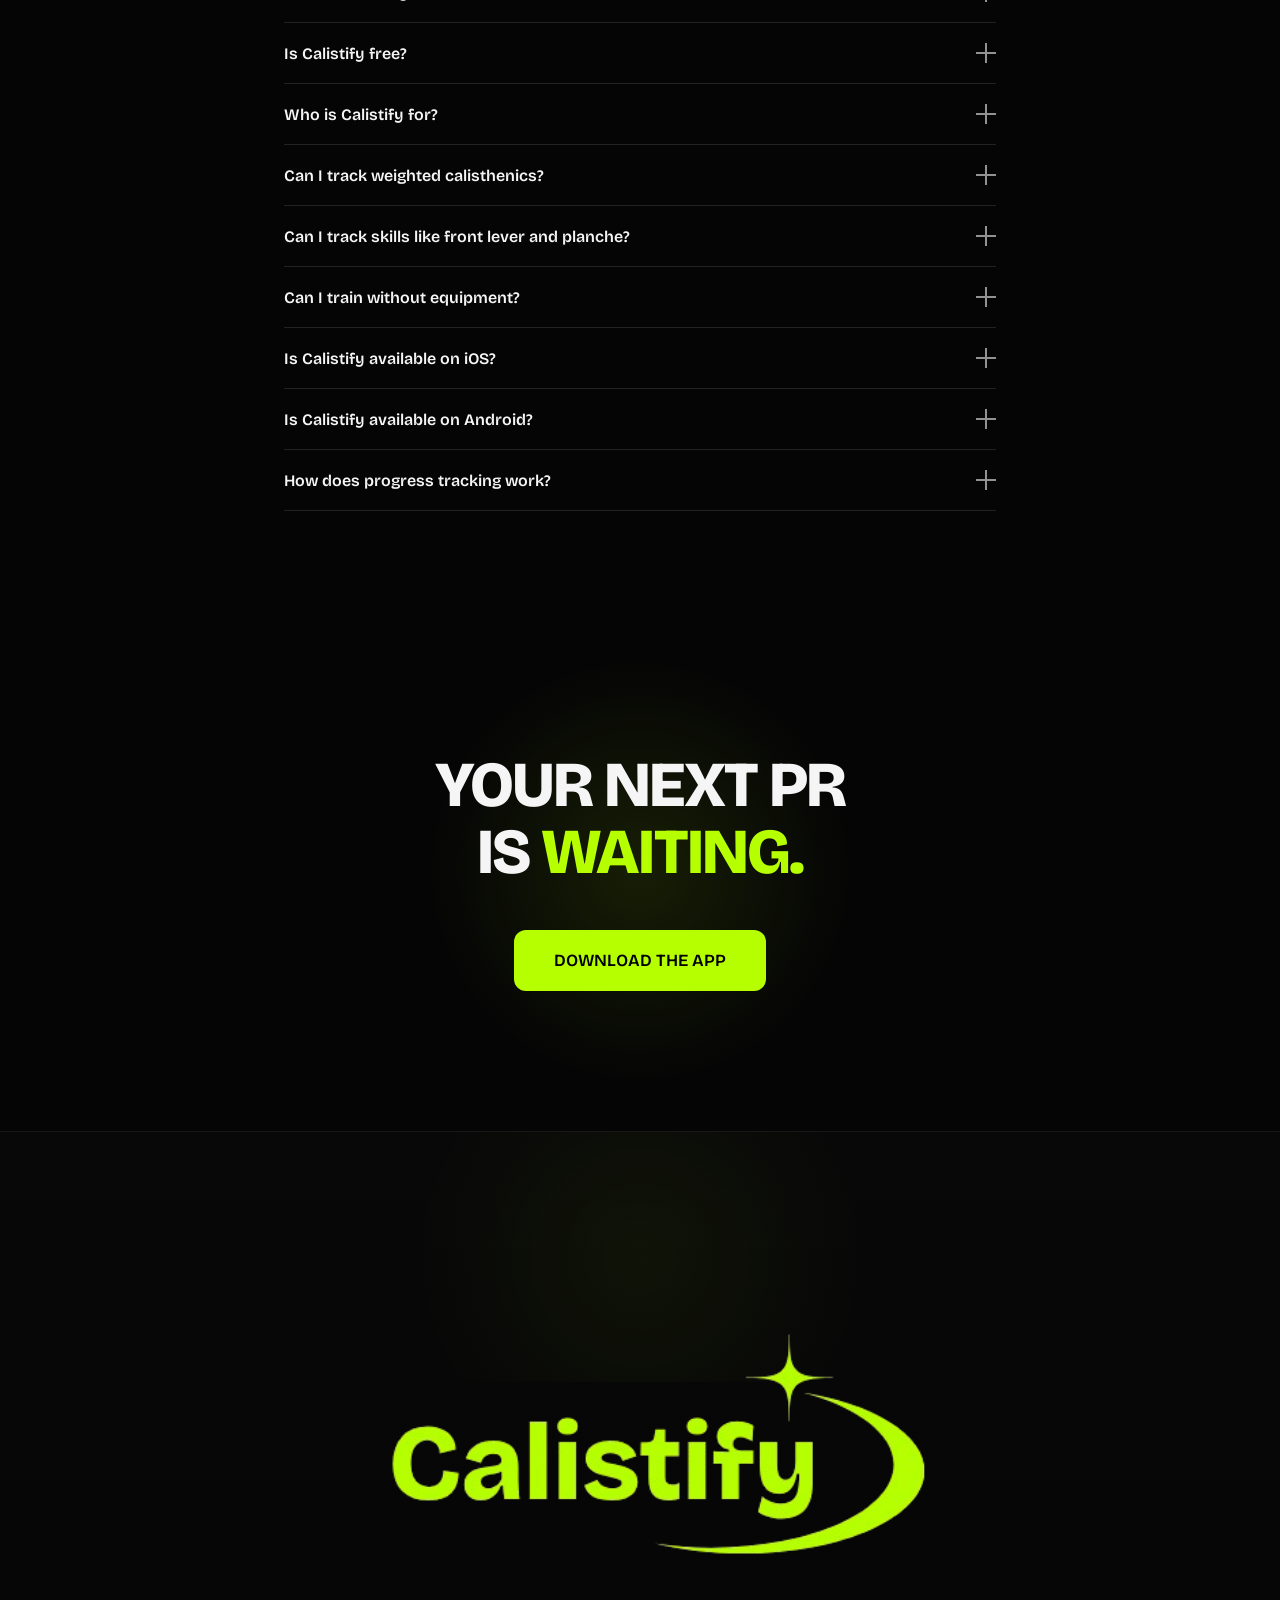
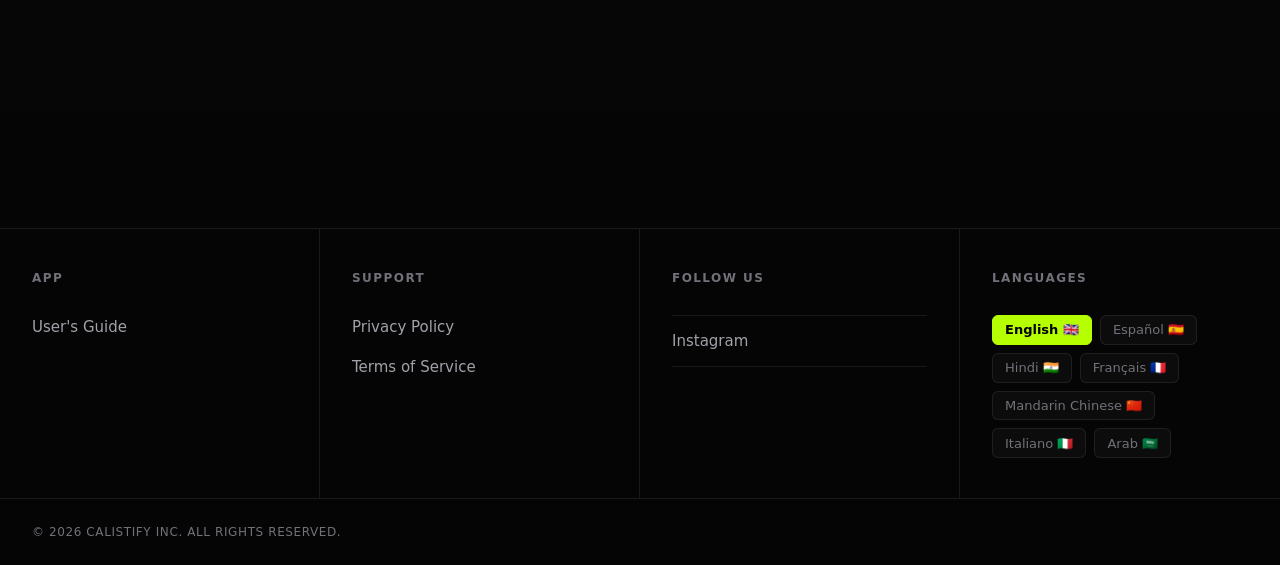
==== commit 56214dd9: "Updated index.html" ====
--- a/index.html
+++ b/index.html
@@ -13,6 +13,9 @@
     <link rel="preconnect" href="https://fonts.gstatic.com" crossorigin>
     <link href="https://fonts.googleapis.com/css2?family=Bricolage+Grotesque:opsz,wght@12..96,200..800&display=swap" rel="stylesheet">
     <link rel="stylesheet" href="./css/style.css" />
+    <meta property="og:image" content="https://bolt.new/static/og_default.png">
+    <meta name="twitter:card" content="summary_large_image">
+    <meta name="twitter:image" content="https://bolt.new/static/og_default.png">
 </head>
   <body>
     <!-- ============ NAVBAR ============ -->
@@ -22,15 +25,15 @@
           <img width="90" height="90" src="./public/logo-transparent.png" alt="Calistify logo" class="logo-icon" />
         </a>
         <div class="nav-links" id="navLinks">
-          <a href="#features" class="nav-link">Features</a>
-          <a href="#progress" class="nav-link">Progress</a>
-          <a href="#skills" class="nav-link">Skills</a>
-          <a href="#how-it-works" class="nav-link">How it works</a>
-          <a href="#download" class="nav-cta-mobile">Download App</a>
+          <a href="#features" class="nav-link" data-i18n="nav.features">Features</a>
+          <a href="#progress" class="nav-link" data-i18n="nav.progress">Progress</a>
+          <a href="#skills" class="nav-link" data-i18n="nav.skills">Skills</a>
+          <a href="#how-it-works" class="nav-link" data-i18n="nav.howItWorks">How it works</a>
+          <a href="#download" class="nav-cta-mobile" data-i18n="nav.downloadApp">Download App</a>
         </div>
         <a href="#download" class="nav-cta">
           <svg width="16" height="16" viewBox="0 0 24 24" fill="none" stroke="currentColor" stroke-width="2.5" stroke-linecap="round" stroke-linejoin="round" aria-hidden="true"><path d="M21 15v4a2 2 0 0 1-2 2H5a2 2 0 0 1-2-2v-4"/><polyline points="7 10 12 15 17 10"/><line x1="12" y1="15" x2="12" y2="3"/></svg>
-          Download App
+          <span data-i18n="nav.downloadApp">Download App</span>
         </a>
         <button class="nav-hamburger" id="hamburger" aria-label="Toggle menu" aria-expanded="false">
           <span></span><span></span><span></span>
@@ -49,25 +52,25 @@
         <div class="hero-content">
           <div class="hero-badge reveal">
             <span class="pulse-dot"></span>
-            <span>Built for calisthenics athletes by calisthenics athletes</span>
+            <span data-i18n="hero.badge">Built for calisthenics athletes by calisthenics athletes</span>
           </div>
           <h1 class="hero-title reveal" style="--delay:0.1s">
-            TRAIN <span class="lime">SMARTER.</span><br />
-            BUILD <span class="lime">STRONGER.</span>
+            <span data-i18n="hero.title1">TRAIN</span> <span class="lime" data-i18n="hero.title2">SMARTER.</span><br />
+            <span data-i18n="hero.title3">BUILD</span> <span class="lime" data-i18n="hero.title4">STRONGER.</span>
           </h1>
-          <p class="hero-subtitle reveal" style="--delay:0.2s">
+          <p class="hero-subtitle reveal" style="--delay:0.2s" data-i18n="hero.subtitle">
             The modern calisthenics platform built to track every rep, measure your progress and help you master the skills you've been chasing.
           </p>
           <div class="hero-buttons reveal" style="--delay:0.3s">
             <a href="#download" class="btn btn-primary">
               <svg width="18" height="18" viewBox="0 0 24 24" fill="none" stroke="currentColor" stroke-width="2.5" stroke-linecap="round" stroke-linejoin="round"><path d="M21 15v4a2 2 0 0 1-2 2H5a2 2 0 0 1-2-2v-4"/><polyline points="7 10 12 15 17 10"/><line x1="12" y1="15" x2="12" y2="3"/></svg>
-              Download Calistify
+              <span data-i18n="hero.downloadCalistify">Download Calistify</span>
             </a>    
-            <a href="#features" class="btn btn-secondary">Explore the App</a>
+            <a href="#features" class="btn btn-secondary" data-i18n="hero.exploreApp">Explore the App</a>
           </div>
           <p class="hero-platforms reveal" style="--delay:0.4s">
             <svg xmlns="http://www.w3.org/2000/svg" width="24" height="24" viewBox="0 0 24 24" fill="none" stroke="currentColor" stroke-width="1" stroke-linecap="round" stroke-linejoin="round" class="icon icon-tabler icons-tabler-outline icon-tabler-brand-android"><path stroke="none" d="M0 0h24v24H0z" fill="none" /><path d="M4 10l0 6" /><path d="M20 10l0 6" /><path d="M7 9h10v8a1 1 0 0 1 -1 1h-8a1 1 0 0 1 -1 -1v-8a5 5 0 0 1 10 0" /><path d="M8 3l1 2" /><path d="M16 3l-1 2" /><path d="M9 18l0 3" /><path d="M15 18l0 3" /></svg>
-            Available for Android
+            <span data-i18n="hero.availableAndroid">Available for Android</span>
           </p>
         </div>
 
@@ -82,32 +85,32 @@
                 </div>
               </div>
               <div class="app-greeting">
-                <p class="app-greeting-text">Good evening, Yovenzor.</p>
+                <p class="app-greeting-text" data-i18n="phone.goodEvening">Good evening, Yovenzor.</p>
                 <div class="app-streak">
                   <span class="app-streak-num">14</span>
-                  <span class="app-streak-label">DAY STREAK</span>
+                  <span class="app-streak-label" data-i18n="phone.dayStreak">DAY STREAK</span>
                 </div>
               </div>
               <div class="app-today-card">
-                <p class="app-today-label">TODAY'S WORKOUT</p>
-                <p class="app-today-name">PULL DAY</p>
+                <p class="app-today-label" data-i18n="phone.todaysWorkout">TODAY'S WORKOUT</p>
+                <p class="app-today-name" data-i18n="phone.pullDay">PULL DAY</p>
                 <div class="app-today-stats">
-                  <span>6 exercises</span><span>·</span><span>42 min</span>
-                </div>
-                <div class="app-today-btn">Start Workout</div>
+                  <span data-i18n="phone.exercises">6 exercises</span><span>·</span><span data-i18n="phone.min">42 min</span>
+                </div>
+                <div class="app-today-btn" data-i18n="phone.startWorkout">Start Workout</div>
               </div>
               <div class="app-stat-row">
                 <div class="app-mini-stat">
                   <p class="app-mini-num lime">+35<span class="unit">kg</span></p>
-                  <p class="app-mini-label">Weighted Pull-Up PR</p>
+                  <p class="app-mini-label" data-i18n="phone.weightedPullUpPR">Weighted Pull-Up PR</p>
                 </div>
                 <div class="app-mini-stat">
                   <p class="app-mini-num">12,480</p>
-                  <p class="app-mini-label">Total Reps</p>
+                  <p class="app-mini-label" data-i18n="phone.totalReps">Total Reps</p>
                 </div>
               </div>
               <div class="app-activity">
-                <p class="app-activity-label">WEEKLY ACTIVITY</p>
+                <p class="app-activity-label" data-i18n="phone.weeklyActivity">WEEKLY ACTIVITY</p>
                 <div class="app-activity-bars">
                   <div class="bar active"></div><div class="bar"></div><div class="bar active"></div>
                   <div class="bar active"></div><div class="bar"></div><div class="bar active"></div><div class="bar"></div>
@@ -125,14 +128,14 @@
       <div class="container">
         <div class="split-layout">
           <div class="split-left">
-            <h2 class="section-title reveal">STOP GUESSING.<br /><span class="lime">START PROGRESSING.</span></h2>
-            <p class="section-text reveal" style="--delay:0.1s">
+            <h2 class="section-title reveal"><span data-i18n="intro.title1">STOP GUESSING.</span><br /><span class="lime" data-i18n="intro.title2">START PROGRESSING.</span></h2>
+            <p class="section-text reveal" style="--delay:0.1s" data-i18n="intro.text">
               Calistify turns your training into measurable progress. Track workouts, record every set, monitor your strength and see exactly how you're improving over time.
             </p>
             <div class="intro-features reveal" style="--delay:0.2s">
-              <div class="intro-feature"><span class="check-icon"></span>Track every workout with precision</div>
-              <div class="intro-feature"><span class="check-icon"></span>See your strength grow visually</div>
-              <div class="intro-feature"><span class="check-icon"></span>Master skills with clear progressions</div>
+              <div class="intro-feature"><span class="check-icon"></span><span data-i18n="intro.feature1">Track every workout with precision</span></div>
+              <div class="intro-feature"><span class="check-icon"></span><span data-i18n="intro.feature2">See your strength grow visually</span></div>
+              <div class="intro-feature"><span class="check-icon"></span><span data-i18n="intro.feature3">Master skills with clear progressions</span></div>
             </div>
           </div>
           <div class="split-right reveal" style="--delay:0.15s">
@@ -140,17 +143,17 @@
               <div class="phone-notch"></div>
               <div class="phone-screen">
                 <div class="mock-workout">
-                  <p class="mock-title">PULL DAY</p>
+                  <p class="mock-title" data-i18n="mock.pullDay">PULL DAY</p>
                   <p class="mock-timer">42:31</p>
                   <div class="mock-exercise">
-                    <p class="mock-ex-name">Weighted Pull-Up</p>
+                    <p class="mock-ex-name" data-i18n="mock.weightedPullUp">Weighted Pull-Up</p>
                     <div class="mock-set"><span class="mock-set-num">1</span><span class="mock-set-val">+30kg × 6</span><span class="mock-check done"></span></div>
                     <div class="mock-set"><span class="mock-set-num">2</span><span class="mock-set-val">+30kg × 5</span><span class="mock-check done"></span></div>
                     <div class="mock-set"><span class="mock-set-num">3</span><span class="mock-set-val">+25kg × 6</span><span class="mock-check done"></span></div>
                   </div>
                   <div class="mock-rest">
                     <div class="mock-rest-ring"><span>01:30</span></div>
-                    <p class="mock-rest-label">REST TIMER</p>
+                    <p class="mock-rest-label" data-i18n="mock.restTimer">REST TIMER</p>
                   </div>
                 </div>
               </div>
@@ -169,9 +172,9 @@
               <div class="phone-notch"></div>
               <div class="phone-screen">
                 <div class="mock-tracking">
-                  <p class="mock-title">WEIGHTED PULL-UP</p>
+                  <p class="mock-title" data-i18n="mock.weightedPullUp">WEIGHTED PULL-UP</p>
                   <div class="mock-set-row">
-                    <span class="mock-set-head">Set</span><span class="mock-set-head">Weight</span><span class="mock-set-head">Reps</span><span class="mock-set-head">Done</span>
+                    <span class="mock-set-head" data-i18n="ftTracking.set">Set</span><span class="mock-set-head" data-i18n="ftTracking.weight">Weight</span><span class="mock-set-head" data-i18n="ftTracking.reps">Reps</span><span class="mock-set-head" data-i18n="ftTracking.done">Done</span>
                   </div>
                   <div class="mock-set-row done">
                     <span class="mock-set-num-l">1</span><span>+30 kg</span><span>6</span><span class="mock-check done"></span>
@@ -182,24 +185,24 @@
                   <div class="mock-set-row done">
                     <span class="mock-set-num-l">3</span><span>+25 kg</span><span>6</span><span class="mock-check done"></span>
                   </div>
-                  <div class="mock-add-set">+ Add Set</div>
+                  <div class="mock-add-set" data-i18n="ftTracking.addSet">+ Add Set</div>
                   <div class="mock-rest-mini">
                     <div class="mock-rest-ring-sm"><span>01:30</span></div>
-                    <span class="mock-rest-text">REST TIMER</span>
+                    <span class="mock-rest-text" data-i18n="mock.restTimer">REST TIMER</span>
                   </div>
                 </div>
               </div>
             </div>
           </div>
           <div class="feature-content reveal" style="--delay:0.1s">
-            <p class="feature-label">WORKOUT TRACKING</p>
-            <h2 class="section-title">EVERY REP <span class="lime">COUNTS.</span></h2>
-            <p class="section-text">Track every workout with a fast, distraction-free interface designed specifically for calisthenics. Record weight, reps, hold times and RPE — all in a few taps.</p>
+            <p class="feature-label" data-i18n="ftTracking.label">WORKOUT TRACKING</p>
+            <h2 class="section-title"><span data-i18n="ftTracking.title1">EVERY REP</span> <span class="lime" data-i18n="ftTracking.title2">COUNTS.</span></h2>
+            <p class="section-text" data-i18n="ftTracking.text">Track every workout with a fast, distraction-free interface designed specifically for calisthenics. Record weight, reps, hold times and RPE — all in a few taps.</p>
             <div class="feature-bullets">
-              <div class="feature-bullet"><span class="bullet-dot"></span>Bodyweight &amp; weighted tracking</div>
-              <div class="feature-bullet"><span class="bullet-dot"></span>Static hold duration tracking</div>
-              <div class="feature-bullet"><span class="bullet-dot"></span>Automatic volume calculations</div>
-              <div class="feature-bullet"><span class="bullet-dot"></span>Built-in rest timer</div>
+              <div class="feature-bullet"><span class="bullet-dot"></span><span data-i18n="ftTracking.bullet1">Bodyweight &amp; weighted tracking</span></div>
+              <div class="feature-bullet"><span class="bullet-dot"></span><span data-i18n="ftTracking.bullet2">Static hold duration tracking</span></div>
+              <div class="feature-bullet"><span class="bullet-dot"></span><span data-i18n="ftTracking.bullet3">Automatic volume calculations</span></div>
+              <div class="feature-bullet"><span class="bullet-dot"></span><span data-i18n="ftTracking.bullet4">Built-in rest timer</span></div>
             </div>
           </div>
         </div>
@@ -211,14 +214,14 @@
       <div class="container">
         <div class="feature-grid">
           <div class="feature-content reveal">
-            <p class="feature-label">PROGRESS ANALYTICS</p>
-            <h2 class="section-title">SEE YOUR <span class="lime">STRENGTH GROW.</span></h2>
-            <p class="section-text">Turn every workout into meaningful data. Visualize your training volume, track your reps, and watch your strength climb over time with clean, premium charts.</p>
+            <p class="feature-label" data-i18n="ftProgress.label">PROGRESS ANALYTICS</p>
+            <h2 class="section-title"><span data-i18n="ftProgress.title1">SEE YOUR</span> <span class="lime" data-i18n="ftProgress.title2">STRENGTH GROW.</span></h2>
+            <p class="section-text" data-i18n="ftProgress.text">Turn every workout into meaningful data. Visualize your training volume, track your reps, and watch your strength climb over time with clean, premium charts.</p>
             <div class="feature-bullets">
-              <div class="feature-bullet"><span class="bullet-dot"></span>Training volume over time</div>
-              <div class="feature-bullet"><span class="bullet-dot"></span>Workout frequency tracking</div>
-              <div class="feature-bullet"><span class="bullet-dot"></span>Exercise-specific progression</div>
-              <div class="feature-bullet"><span class="bullet-dot"></span>Estimated 1RM calculations</div>
+              <div class="feature-bullet"><span class="bullet-dot"></span><span data-i18n="ftProgress.bullet1">Training volume over time</span></div>
+              <div class="feature-bullet"><span class="bullet-dot"></span><span data-i18n="ftProgress.bullet2">Workout frequency tracking</span></div>
+              <div class="feature-bullet"><span class="bullet-dot"></span><span data-i18n="ftProgress.bullet3">Exercise-specific progression</span></div>
+              <div class="feature-bullet"><span class="bullet-dot"></span><span data-i18n="ftProgress.bullet4">Estimated 1RM calculations</span></div>
             </div>
           </div>
           <div class="feature-phone reveal" style="--delay:0.1s">
@@ -226,12 +229,12 @@
               <div class="phone-notch"></div>
               <div class="phone-screen">
                 <div class="mock-progress">
-                  <p class="mock-title">TRAINING PROGRESS</p>
-                  <div class="mock-chart-tabs"><span class="active">Volume</span><span>Reps</span><span>Weight</span></div>
+                  <p class="mock-title" data-i18n="ftProgress.trainingProgress">TRAINING PROGRESS</p>
+                  <div class="mock-chart-tabs"><span class="active" data-i18n="ftProgress.volume">Volume</span><span data-i18n="ftProgress.repsTab">Reps</span><span data-i18n="ftProgress.weightTab">Weight</span></div>
                   <div class="mock-chart" id="mockChart"></div>
                   <div class="mock-progress-stats">
-                    <div class="mock-ps"><span class="mock-ps-val lime">+20kg</span><span class="mock-ps-label">Weighted Pull-Up</span></div>
-                    <div class="mock-ps"><span class="mock-ps-val">+15kg</span><span class="mock-ps-label">Weighted Dip</span></div>
+                    <div class="mock-ps"><span class="mock-ps-val lime">+20kg</span><span class="mock-ps-label" data-i18n="mock.weightedPullUp">Weighted Pull-Up</span></div>
+                    <div class="mock-ps"><span class="mock-ps-val">+15kg</span><span class="mock-ps-label" data-i18n="ftProgress.weightedDip">Weighted Dip</span></div>
                   </div>
                 </div>
               </div>
@@ -245,46 +248,46 @@
     <section id="records" class="section feature-section">
       <div class="container">
         <div class="section-center">
-          <p class="feature-label reveal">PERSONAL RECORDS</p>
-          <h2 class="section-title reveal" style="--delay:0.05s">BREAK YOUR <span class="lime">OWN RECORDS.</span></h2>
-          <p class="section-text center reveal" style="--delay:0.1s">Every PR is celebrated. Watch your personal records stack up as you get stronger.</p>
+          <p class="feature-label reveal" data-i18n="ftRecords.label">PERSONAL RECORDS</p>
+          <h2 class="section-title reveal" style="--delay:0.05s"><span data-i18n="ftRecords.title1">BREAK YOUR</span> <span class="lime" data-i18n="ftRecords.title2">OWN RECORDS.</span></h2>
+          <p class="section-text center reveal" style="--delay:0.1s" data-i18n="ftRecords.text">Every PR is celebrated. Watch your personal records stack up as you get stronger.</p>
         </div>
         <div class="pr-grid">
           <div class="pr-card reveal">
             <div class="pr-icon">
               <svg width="22" height="22" viewBox="0 0 24 24" fill="none" stroke="currentColor" stroke-width="2" stroke-linecap="round" stroke-linejoin="round"><path d="M6 9H4.5a2.5 2.5 0 0 1 0-5H6"/><path d="M18 9h1.5a2.5 2.5 0 0 0 0-5H18"/><path d="M4 22h16"/><path d="M10 14.66V17c0 .55.47.98.97 1.21C12.15 18.75 13 20.24 13 22"/><path d="M14 14.66V17c0 .55-.47.98-.97 1.21C11.85 18.75 11 20.24 11 22"/><path d="M18 2H6v7a6 6 0 0 0 12 0V2Z"/></svg>
             </div>
-            <p class="pr-exercise">WEIGHTED PULL-UP</p>
-            <p class="pr-value">+35<span class="pr-unit">KG</span></p>
-            <p class="pr-best">PERSONAL BEST</p>
-            <p class="pr-change lime">↑ +5 kg this month</p>
+            <p class="pr-exercise" data-i18n="ftRecords.weightedPullUp">WEIGHTED PULL-UP</p>
+            <p class="pr-value">+35<span class="pr-unit" data-i18n="ftRecords.kg">KG</span></p>
+            <p class="pr-best" data-i18n="ftRecords.personalBest">PERSONAL BEST</p>
+            <p class="pr-change lime" data-i18n="ftRecords.monthChange1">↑ +5 kg this month</p>
           </div>
           <div class="pr-card reveal" style="--delay:0.1s">
             <div class="pr-icon">
               <svg width="22" height="22" viewBox="0 0 24 24" fill="none" stroke="currentColor" stroke-width="2" stroke-linecap="round" stroke-linejoin="round"><path d="M6 9H4.5a2.5 2.5 0 0 1 0-5H6"/><path d="M18 9h1.5a2.5 2.5 0 0 0 0-5H18"/><path d="M4 22h16"/><path d="M10 14.66V17c0 .55.47.98.97 1.21C12.15 18.75 13 20.24 13 22"/><path d="M14 14.66V17c0 .55-.47.98-.97 1.21C11.85 18.75 11 20.24 11 22"/><path d="M18 2H6v7a6 6 0 0 0 12 0V2Z"/></svg>
             </div>
-            <p class="pr-exercise">WEIGHTED DIP</p>
-            <p class="pr-value">+45<span class="pr-unit">KG</span></p>
-            <p class="pr-best">PERSONAL BEST</p>
-            <p class="pr-change lime">↑ +8 kg this month</p>
+            <p class="pr-exercise" data-i18n="ftRecords.weightedDip">WEIGHTED DIP</p>
+            <p class="pr-value">+45<span class="pr-unit" data-i18n="ftRecords.kg">KG</span></p>
+            <p class="pr-best" data-i18n="ftRecords.personalBest">PERSONAL BEST</p>
+            <p class="pr-change lime" data-i18n="ftRecords.monthChange2">↑ +8 kg this month</p>
           </div>
           <div class="pr-card reveal" style="--delay:0.15s">
             <div class="pr-icon">
               <svg width="22" height="22" viewBox="0 0 24 24" fill="none" stroke="currentColor" stroke-width="2" stroke-linecap="round" stroke-linejoin="round"><path d="M6 9H4.5a2.5 2.5 0 0 1 0-5H6"/><path d="M18 9h1.5a2.5 2.5 0 0 0 0-5H18"/><path d="M4 22h16"/><path d="M10 14.66V17c0 .55.47.98.97 1.21C12.15 18.75 13 20.24 13 22"/><path d="M14 14.66V17c0 .55-.47.98-.97 1.21C11.85 18.75 11 20.24 11 22"/><path d="M18 2H6v7a6 6 0 0 0 12 0V2Z"/></svg>
             </div>
-            <p class="pr-exercise">PULL-UPS</p>
-            <p class="pr-value">18<span class="pr-unit">REPS</span></p>
-            <p class="pr-best">PERSONAL BEST</p>
-            <p class="pr-change lime">↑ +3 reps this month</p>
+            <p class="pr-exercise" data-i18n="ftRecords.pullUps">PULL-UPS</p>
+            <p class="pr-value">18<span class="pr-unit" data-i18n="ftRecords.repsUnit">REPS</span></p>
+            <p class="pr-best" data-i18n="ftRecords.personalBest">PERSONAL BEST</p>
+            <p class="pr-change lime" data-i18n="ftRecords.monthChange3">↑ +3 reps this month</p>
           </div>
           <div class="pr-card reveal" style="--delay:0.2s">
             <div class="pr-icon">
               <svg width="22" height="22" viewBox="0 0 24 24" fill="none" stroke="currentColor" stroke-width="2" stroke-linecap="round" stroke-linejoin="round"><path d="M6 9H4.5a2.5 2.5 0 0 1 0-5H6"/><path d="M18 9h1.5a2.5 2.5 0 0 0 0-5H18"/><path d="M4 22h16"/><path d="M10 14.66V17c0 .55.47.98.97 1.21C12.15 18.75 13 20.24 13 22"/><path d="M14 14.66V17c0 .55-.47.98-.97 1.21C11.85 18.75 11 20.24 11 22"/><path d="M18 2H6v7a6 6 0 0 0 12 0V2Z"/></svg>
             </div>
-            <p class="pr-exercise">L-SIT</p>
-            <p class="pr-value">42<span class="pr-unit">SEC</span></p>
-            <p class="pr-best">PERSONAL BEST</p>
-            <p class="pr-change lime">↑ +6 sec this month</p>
+            <p class="pr-exercise" data-i18n="ftRecords.lSit">L-SIT</p>
+            <p class="pr-value">42<span class="pr-unit" data-i18n="ftRecords.sec">SEC</span></p>
+            <p class="pr-best" data-i18n="ftRecords.personalBest">PERSONAL BEST</p>
+            <p class="pr-change lime" data-i18n="ftRecords.monthChange4">↑ +6 sec this month</p>
           </div>
         </div>
       </div>
@@ -299,34 +302,34 @@
               <div class="phone-notch"></div>
               <div class="phone-screen">
                 <div class="mock-skills">
-                  <p class="mock-title">SKILL PROGRESSION</p>
-                  <p class="mock-skill-name">FRONT LEVER</p>
+                  <p class="mock-title" data-i18n="ftSkills.skillProgression">SKILL PROGRESSION</p>
+                  <p class="mock-skill-name" data-i18n="ftSkills.frontLever">FRONT LEVER</p>
                   <div class="mock-skill-tree">
-                    <div class="mock-skill-node done"><span class="mock-skill-dot"></span><span>Tuck</span></div>
+                    <div class="mock-skill-node done"><span class="mock-skill-dot"></span><span data-i18n="ftSkills.tuck">Tuck</span></div>
                     <div class="mock-skill-line done"></div>
-                    <div class="mock-skill-node done"><span class="mock-skill-dot"></span><span>Adv Tuck</span></div>
+                    <div class="mock-skill-node done"><span class="mock-skill-dot"></span><span data-i18n="ftSkills.advTuck">Adv Tuck</span></div>
                     <div class="mock-skill-line done"></div>
-                    <div class="mock-skill-node current"><span class="mock-skill-dot"></span><span>One Leg</span></div>
+                    <div class="mock-skill-node current"><span class="mock-skill-dot"></span><span data-i18n="ftSkills.oneLeg">One Leg</span></div>
                     <div class="mock-skill-line"></div>
-                    <div class="mock-skill-node locked"><span class="mock-skill-dot"></span><span>Straddle</span></div>
+                    <div class="mock-skill-node locked"><span class="mock-skill-dot"></span><span data-i18n="ftSkills.straddle">Straddle</span></div>
                     <div class="mock-skill-line"></div>
-                    <div class="mock-skill-node locked"><span class="mock-skill-dot"></span><span>Full</span></div>
+                    <div class="mock-skill-node locked"><span class="mock-skill-dot"></span><span data-i18n="ftSkills.full">Full</span></div>
                   </div>
                 </div>
               </div>
             </div>
           </div>
           <div class="feature-content reveal" style="--delay:0.1s">
-            <p class="feature-label">SKILL PROGRESSION</p>
-            <h2 class="section-title">MASTER THE <span class="lime">MOVEMENTS.</span></h2>
-            <p class="section-text">From your first handstand to a full planche, track every stage of your progression. Calistify's skill trees show you exactly where you are and what comes next.</p>
+            <p class="feature-label" data-i18n="ftSkills.label">SKILL PROGRESSION</p>
+            <h2 class="section-title"><span data-i18n="ftSkills.title1">MASTER THE</span> <span class="lime" data-i18n="ftSkills.title2">MOVEMENTS.</span></h2>
+            <p class="section-text" data-i18n="ftSkills.text">From your first handstand to a full planche, track every stage of your progression. Calistify's skill trees show you exactly where you are and what comes next.</p>
             <div class="skill-tags">
-              <span class="skill-tag">Handstand</span>
-              <span class="skill-tag">Front Lever</span>
-              <span class="skill-tag">Planche</span>
-              <span class="skill-tag">Muscle-Up</span>
-              <span class="skill-tag">Back Lever</span>
-              <span class="skill-tag">Human Flag</span>
+              <span class="skill-tag" data-i18n="ftSkills.handstand">Handstand</span>
+              <span class="skill-tag" data-i18n="ftSkills.frontLeverTag">Front Lever</span>
+              <span class="skill-tag" data-i18n="ftSkills.planche">Planche</span>
+              <span class="skill-tag" data-i18n="ftSkills.muscleUp">Muscle-Up</span>
+              <span class="skill-tag" data-i18n="ftSkills.backLever">Back Lever</span>
+              <span class="skill-tag" data-i18n="ftSkills.humanFlag">Human Flag</span>
             </div>
           </div>
         </div>
@@ -337,31 +340,31 @@
     <section class=" section section-levels">
       <div class="container">
         <div class="section-center">
-          <h2 class="section-title reveal">START WHERE YOU ARE.<br /><span class="lime">SEE HOW FAR YOU CAN GO.</span></h2>
+          <h2 class="section-title reveal"><span data-i18n="levels.title1">START WHERE YOU ARE.</span><br /><span class="lime" data-i18n="levels.title2">SEE HOW FAR YOU CAN GO.</span></h2>
         </div>
         <div class="levels-track">
           <div class="level-card reveal">
             <div class="level-num">01</div>
-            <p class="level-name">BEGINNER</p>
-            <p class="level-desc">Build your foundation with basic movements and consistency.</p>
+            <p class="level-name" data-i18n="levels.beginner">BEGINNER</p>
+            <p class="level-desc" data-i18n="levels.beginnerDesc">Build your foundation with basic movements and consistency.</p>
           </div>
           <div class="level-connector reveal" style="--delay:0.1s"></div>
           <div class="level-card reveal" style="--delay:0.15s">
             <div class="level-num">02</div>
-            <p class="level-name">INTERMEDIATE</p>
-            <p class="level-desc">Increase strength and start exploring weighted calisthenics.</p>
+            <p class="level-name" data-i18n="levels.intermediate">INTERMEDIATE</p>
+            <p class="level-desc" data-i18n="levels.intermediateDesc">Increase strength and start exploring weighted calisthenics.</p>
           </div>
           <div class="level-connector reveal" style="--delay:0.2s"></div>
           <div class="level-card reveal" style="--delay:0.25s">
             <div class="level-num">03</div>
-            <p class="level-name">ADVANCED</p>
-            <p class="level-desc">Track weighted training and begin working on advanced skills.</p>
+            <p class="level-name" data-i18n="levels.advanced">ADVANCED</p>
+            <p class="level-desc" data-i18n="levels.advancedDesc">Track weighted training and begin working on advanced skills.</p>
           </div>
           <div class="level-connector reveal" style="--delay:0.3s"></div>
           <div class="level-card reveal" style="--delay:0.35s">
             <div class="level-num lime-text">04</div>
-            <p class="level-name">ELITE</p>
-            <p class="level-desc">Measure performance, chase records and master the hardest skills.</p>
+            <p class="level-name" data-i18n="levels.elite">ELITE</p>
+            <p class="level-desc" data-i18n="levels.eliteDesc">Measure performance, chase records and master the hardest skills.</p>
           </div>
         </div>
       </div>
@@ -371,29 +374,29 @@
     <section id="library" class="  section">
       <div class="container">
         <div class="section-center">
-          <h2 class="section-title reveal">ONE PLATFORM.<br /><span class="lime">HUNDREDS OF MOVEMENTS.</span></h2>
-          <p class="section-text center reveal" style="--delay:0.05s">A complete calisthenics exercise library, organized by category and difficulty.</p>
+          <h2 class="section-title reveal"><span data-i18n="exLib.title1">ONE PLATFORM.</span><br /><span class="lime" data-i18n="exLib.title2">HUNDREDS OF MOVEMENTS.</span></h2>
+          <p class="section-text center reveal" style="--delay:0.05s" data-i18n="exLib.text">A complete calisthenics exercise library, organized by category and difficulty.</p>
         </div>
         <div class="exercise-grid">
           <div class="exercise-card reveal">
-            <p class="ex-card-cat lime">PUSH</p>
-            <div class="ex-card-list"><span>Dip</span><span>Push-Up</span><span>Handstand Push-Up</span><span>Planche</span></div>
+            <p class="ex-card-cat lime" data-i18n="exLib.push">PUSH</p>
+            <div class="ex-card-list"><span data-i18n="ftRecords.weightedDip">Dip</span><span data-i18n="exLib.pushUp">Push-Up</span><span data-i18n="exLib.handstandPushUp">Handstand Push-Up</span><span data-i18n="ftSkills.planche">Planche</span></div>
           </div>
           <div class="exercise-card reveal" style="--delay:0.05s">
-            <p class="ex-card-cat lime">PULL</p>
-            <div class="ex-card-list"><span>Pull-Up</span><span>Chin-Up</span><span>Muscle-Up</span><span>Front Lever</span><span>Back Lever</span></div>
+            <p class="ex-card-cat lime" data-i18n="exLib.pull">PULL</p>
+            <div class="ex-card-list"><span>Pull-Up</span><span data-i18n="exLib.chinUp">Chin-Up</span><span data-i18n="ftSkills.muscleUp">Muscle-Up</span><span data-i18n="exLib.frontLever">Front Lever</span><span data-i18n="exLib.backLever">Back Lever</span></div>
           </div>
           <div class="exercise-card reveal" style="--delay:0.1s">
-            <p class="ex-card-cat lime">CORE</p>
-            <div class="ex-card-list"><span>L-Sit</span><span>Dragon Flag</span><span>Toes To Bar</span><span>Hollow Hold</span></div>
+            <p class="ex-card-cat lime" data-i18n="exLib.core">CORE</p>
+            <div class="ex-card-list"><span data-i18n="exLib.lSit">L-Sit</span><span data-i18n="exLib.dragonflag">Dragon Flag</span><span data-i18n="exLib.toesToBar">Toes To Bar</span><span data-i18n="exLib.hollowHold">Hollow Hold</span></div>
           </div>
           <div class="exercise-card reveal" style="--delay:0.15s">
-            <p class="ex-card-cat lime">LEGS</p>
-            <div class="ex-card-list"><span>Pistol Squat</span><span>Nordic Curl</span><span>Bulgarian Split Squat</span></div>
+            <p class="ex-card-cat lime" data-i18n="exLib.legs">LEGS</p>
+            <div class="ex-card-list"><span data-i18n="exLib.pistolSquat">Pistol Squat</span><span data-i18n="exLib.nordicCurl">Nordic Curl</span><span data-i18n="exLib.bulgarianSplitSquat">Bulgarian Split Squat</span></div>
           </div>
           <div class="exercise-card reveal" style="--delay:0.2s">
-            <p class="ex-card-cat lime">SKILLS</p>
-            <div class="ex-card-list"><span>Handstand</span><span>Planche</span><span>Front Lever</span><span>Human Flag</span><span>Muscle-Up</span></div>
+            <p class="ex-card-cat lime" data-i18n="exLib.skills">SKILLS</p>
+            <div class="ex-card-list"><span data-i18n="ftSkills.handstand">Handstand</span><span data-i18n="ftSkills.planche">Planche</span><span data-i18n="exLib.frontLever">Front Lever</span><span data-i18n="exLib.humanFlag">Human Flag</span><span data-i18n="ftSkills.muscleUp">Muscle-Up</span></div>
           </div>
         </div>
       </div>
@@ -404,23 +407,23 @@
       <div class="container">
         <div class="feature-grid">
           <div class="feature-content reveal">
-            <p class="feature-label">CUSTOM WORKOUTS</p>
-            <h2 class="section-title">YOUR TRAINING.<br /><span class="lime">YOUR RULES.</span></h2>
-            <p class="section-text">Create reusable routines tailored to your goals. Pick exercises, set target sets and reps, and start training in seconds.</p>
+            <p class="feature-label" data-i18n="custom.label">CUSTOM WORKOUTS</p>
+            <h2 class="section-title"><span data-i18n="custom.title1">YOUR TRAINING.</span><br /><span class="lime" data-i18n="custom.title2">YOUR RULES.</span></h2>
+            <p class="section-text" data-i18n="custom.text">Create reusable routines tailored to your goals. Pick exercises, set target sets and reps, and start training in seconds.</p>
             <br>
-            <a href="#download" class="btn btn-primary btn-small">Build Your Workout</a>
+            <a href="#download" class="btn btn-primary btn-small" data-i18n="custom.buildWorkout">Build Your Workout</a>
           </div>
           <div class="feature-phone reveal" style="--delay:0.1s">
             <div class="phone-frame phone-sm">
               <div class="phone-notch"></div>
               <div class="phone-screen">
                 <div class="mock-custom">
-                  <p class="mock-title">PULL DAY</p>
-                  <div class="mock-custom-ex"><span>Weighted Pull-Up</span><span class="mock-custom-sets">4 × 6</span></div>
-                  <div class="mock-custom-ex"><span>Weighted Dip</span><span class="mock-custom-sets">3 × 8</span></div>
-                  <div class="mock-custom-ex"><span>Muscle-Up</span><span class="mock-custom-sets">3 × 5</span></div>
-                  <div class="mock-custom-ex"><span>Front Lever</span><span class="mock-custom-sets">3 × 12s</span></div>
-                  <div class="mock-custom-add">+ Add Exercise</div>
+                  <p class="mock-title" data-i18n="mock.pullDay">PULL DAY</p>
+                  <div class="mock-custom-ex"><span data-i18n="mock.weightedPullUp">Weighted Pull-Up</span><span class="mock-custom-sets">4 × 6</span></div>
+                  <div class="mock-custom-ex"><span data-i18n="ftProgress.weightedDip">Weighted Dip</span><span class="mock-custom-sets">3 × 8</span></div>
+                  <div class="mock-custom-ex"><span data-i18n="ftSkills.muscleUp">Muscle-Up</span><span class="mock-custom-sets">3 × 5</span></div>
+                  <div class="mock-custom-ex"><span data-i18n="exLib.frontLever">Front Lever</span><span class="mock-custom-sets">3 × 12s</span></div>
+                  <div class="mock-custom-add" data-i18n="custom.addExercise">+ Add Exercise</div>
                 </div>
               </div>
             </div>
@@ -448,9 +451,9 @@
             </div>
           </div>
           <div class="rest-content reveal" style="--delay:0.1s">
-            <p class="feature-label">TRAINING EXPERIENCE</p>
-            <h2 class="section-title">FOCUS ON THE <span class="lime">NEXT SET.</span></h2>
-            <p class="section-text">Calistify keeps the training experience simple. Auto-starting rest timers, quick set completion, and a focused interface mean you can concentrate on performance — not managing spreadsheets.</p>
+            <p class="feature-label" data-i18n="rest.label">TRAINING EXPERIENCE</p>
+            <h2 class="section-title"><span data-i18n="rest.title1">FOCUS ON THE</span> <span class="lime" data-i18n="rest.title2">NEXT SET.</span></h2>
+            <p class="section-text" data-i18n="rest.text">Calistify keeps the training experience simple. Auto-starting rest timers, quick set completion, and a focused interface mean you can concentrate on performance — not managing spreadsheets.</p>
           </div>
         </div>
       </div>
@@ -460,28 +463,28 @@
     <section class="section section-why">
       <div class="container">
         <div class="section-center">
-          <h2 class="section-title reveal">BUILT <span class="lime">DIFFERENT.</span></h2>
+          <h2 class="section-title reveal"><span data-i18n="why.title">BUILT</span> <span class="lime" data-i18n="why.title2">DIFFERENT.</span></h2>
         </div>
         <div class="why-grid">
           <div class="why-card reveal">
             <div class="why-icon"><svg width="24" height="24" viewBox="0 0 24 24" fill="none" stroke="currentColor" stroke-width="2" stroke-linecap="round" stroke-linejoin="round"><path d="M22 12h-4l-3 9L9 3l-3 9H2"/></svg></div>
-            <h3 class="why-title">TRACK</h3>
-            <p class="why-desc">Every rep. Every set. Every session. Nothing slips through the cracks.</p>
+            <h3 class="why-title" data-i18n="why.track">TRACK</h3>
+            <p class="why-desc" data-i18n="why.trackDesc">Every rep. Every set. Every session. Nothing slips through the cracks.</p>
           </div>
           <div class="why-card reveal" style="--delay:0.1s">
             <div class="why-icon"><svg width="24" height="24" viewBox="0 0 24 24" fill="none" stroke="currentColor" stroke-width="2" stroke-linecap="round" stroke-linejoin="round"><polyline points="22 7 13.5 15.5 8.5 10.5 2 17"/><polyline points="16 7 22 7 22 13"/></svg></div>
-            <h3 class="why-title">PROGRESS</h3>
-            <p class="why-desc">See your strength increase over time with clean, visual analytics.</p>
+            <h3 class="why-title" data-i18n="why.progress">PROGRESS</h3>
+            <p class="why-desc" data-i18n="why.progressDesc">See your strength increase over time with clean, visual analytics.</p>
           </div>
           <div class="why-card reveal" style="--delay:0.15s">
             <div class="why-icon"><svg width="24" height="24" viewBox="0 0 24 24" fill="none" stroke="currentColor" stroke-width="2" stroke-linecap="round" stroke-linejoin="round"><circle cx="12" cy="12" r="15"/><circle cx="12" cy="12" r="5"/><circle cx="12" cy="12" r="1.5" fill="currentColor"/></svg></div>
-            <h3 class="why-title">MASTER</h3>
-            <p class="why-desc">Follow clear progressions toward advanced calisthenics skills.</p>
+            <h3 class="why-title" data-i18n="why.master">MASTER</h3>
+            <p class="why-desc" data-i18n="why.masterDesc">Follow clear progressions toward advanced calisthenics skills.</p>
           </div>
           <div class="why-card reveal" style="--delay:0.2s">
             <div class="why-icon"><svg width="24" height="24" viewBox="0 0 24 24" fill="none" stroke="currentColor" stroke-width="2" stroke-linecap="round" stroke-linejoin="round"><path d="M8.5 14.5A2.5 2.5 0 0 0 11 12c0-1.38-.5-2-1-3-1.072-2.143-.224-4.054 2-6 .5 2.5 2 4.9 4 6.5 2 1.6 3 3.5 3 5.5a7 7 0 1 1-14 0c0-1.153.433-2.294 1-3a2.5 2.5 0 0 0 2.5 2.5z"/></svg></div>
-            <h3 class="why-title">CONSISTENCY</h3>
-            <p class="why-desc">Build the discipline that creates real, lasting results.</p>
+            <h3 class="why-title" data-i18n="why.consistency">CONSISTENCY</h3>
+            <p class="why-desc" data-i18n="why.consistencyDesc">Build the discipline that creates real, lasting results.</p>
           </div>
         </div>
       </div>
@@ -491,7 +494,7 @@
     <section class="section section-showcase">
       <div class="container">
         <div class="section-center">
-          <h2 class="section-title reveal">THE APP, <span class="lime">IN YOUR HANDS.</span></h2>
+          <h2 class="section-title reveal"><span data-i18n="showcase.title1">THE APP,</span> <span class="lime" data-i18n="showcase.title2">IN YOUR HANDS.</span></h2>
         </div>
         <div class="showcase-row">
           <div class="showcase-phone reveal" style="--rot:-4deg;--delay:0s">
@@ -499,8 +502,8 @@
               <div class="phone-notch"></div>
               <div class="phone-screen">
                 <div class="mock-mini-dashboard">
-                  <p class="mock-mini-title">Dashboard</p>
-                  <div class="mock-mini-stats"><div class="mock-mini-stat"><span class="lime">14</span><span>Streak</span></div><div class="mock-mini-stat"><span>48</span><span>Workouts</span></div></div>
+                  <p class="mock-mini-title" data-i18n="showcase.dashboard">Dashboard</p>
+                  <div class="mock-mini-stats"><div class="mock-mini-stat"><span class="lime">14</span><span data-i18n="showcase.streak">Streak</span></div><div class="mock-mini-stat"><span>48</span><span data-i18n="showcase.workouts">Workouts</span></div></div>
                   <div class="mock-mini-bars"><div></div><div class="lime-bg"></div><div></div><div class="lime-bg"></div><div></div><div class="lime-bg"></div><div></div></div>
                 </div>
               </div>
@@ -511,11 +514,11 @@
               <div class="phone-notch"></div>
               <div class="phone-screen">
                 <div class="mock-mini-workout">
-                  <p class="mock-mini-title">Active Workout</p>
+                  <p class="mock-mini-title" data-i18n="showcase.activeWorkout">Active Workout</p>
                   <p class="mock-mini-timer lime">42:31</p>
                   <div class="mock-mini-set"><span>Pull-Up</span><span class="lime">+30kg × 6</span></div>
                   <div class="mock-mini-set"><span>Dip</span><span>+40kg × 5</span></div>
-                  <div class="mock-mini-set"><span>Muscle-Up</span><span>5 reps</span></div>
+                  <div class="mock-mini-set"><span>Muscle-Up</span><span data-i18n="showcase.reps">5 reps</span></div>
                 </div>
               </div>
             </div>
@@ -525,9 +528,9 @@
               <div class="phone-notch"></div>
               <div class="phone-screen">
                 <div class="mock-mini-progress">
-                  <p class="mock-mini-title">Progress</p>
+                  <p class="mock-mini-title" data-i18n="showcase.progress">Progress</p>
                   <div class="mock-mini-chart"><svg viewBox="0 0 100 40" preserveAspectRatio="none"><polyline points="0,35 15,30 30,25 45,20 60,15 75,10 90,8 100,5" fill="none" stroke="#B6FF00" stroke-width="2"/></svg></div>
-                  <p class="mock-mini-label">Training Volume</p>
+                  <p class="mock-mini-label" data-i18n="showcase.trainingVolume">Training Volume</p>
                 </div>
               </div>
             </div>
@@ -537,12 +540,12 @@
               <div class="phone-notch"></div>
               <div class="phone-screen">
                 <div class="mock-mini-skills">
-                  <p class="mock-mini-title">Skills</p>
-                  <div class="mock-mini-skill"><span class="mock-mini-dot done"></span> Tuck</div>
-                  <div class="mock-mini-skill"><span class="mock-mini-dot done"></span> Adv Tuck</div>
-                  <div class="mock-mini-skill"><span class="mock-mini-dot current"></span> One Leg</div>
-                  <div class="mock-mini-skill"><span class="mock-mini-dot locked"></span> Straddle</div>
-                  <div class="mock-mini-skill"><span class="mock-mini-dot locked"></span> Full</div>
+                  <p class="mock-mini-title" data-i18n="showcase.skills">Skills</p>
+                  <div class="mock-mini-skill"><span class="mock-mini-dot done"></span> <span data-i18n="ftSkills.tuck">Tuck</span></div>
+                  <div class="mock-mini-skill"><span class="mock-mini-dot done"></span> <span data-i18n="ftSkills.advTuck">Adv Tuck</span></div>
+                  <div class="mock-mini-skill"><span class="mock-mini-dot current"></span> <span data-i18n="ftSkills.oneLeg">One Leg</span></div>
+                  <div class="mock-mini-skill"><span class="mock-mini-dot locked"></span> <span data-i18n="ftSkills.straddle">Straddle</span></div>
+                  <div class="mock-mini-skill"><span class="mock-mini-dot locked"></span> <span data-i18n="ftSkills.full">Full</span></div>
                 </div>
               </div>
             </div>
@@ -555,23 +558,23 @@
     <section id="how-it-works" class="section">
       <div class="container">
         <div class="section-center">
-          <h2 class="section-title reveal">HOW IT <span class="lime">WORKS.</span></h2>
+          <h2 class="section-title reveal"><span data-i18n="how.title1">HOW IT</span> <span class="lime" data-i18n="how.title2">WORKS.</span></h2>
         </div>
         <div class="steps-grid">
           <div class="step-card reveal">
             <p class="step-num lime">01</p>
-            <h3 class="step-title">DOWNLOAD</h3>
-            <p class="step-desc">Get Calistify on your phone from the App Store or Google Play.</p>
+            <h3 class="step-title" data-i18n="how.download">DOWNLOAD</h3>
+            <p class="step-desc" data-i18n="how.downloadDesc">Get Calistify on your phone from the App Store or Google Play.</p>
           </div>
           <div class="step-card reveal" style="--delay:0.1s">
             <p class="step-num lime">02</p>
-            <h3 class="step-title">TRAIN</h3>
-            <p class="step-desc">Track your workouts and record every set with a fast, focused interface.</p>
+            <h3 class="step-title" data-i18n="how.train">TRAIN</h3>
+            <p class="step-desc" data-i18n="how.trainDesc">Track your workouts and record every set with a fast, focused interface.</p>
           </div>
           <div class="step-card reveal" style="--delay:0.2s">
             <p class="step-num lime">03</p>
-            <h3 class="step-title">PROGRESS</h3>
-            <p class="step-desc">Watch your strength and skills improve over time. Chase your next PR.</p>
+            <h3 class="step-title" data-i18n="how.progress">PROGRESS</h3>
+            <p class="step-desc" data-i18n="how.progressDesc">Watch your strength and skills improve over time. Chase your next PR.</p>
           </div>
         </div>
       </div>
@@ -581,24 +584,24 @@
     <section class="section section-who">
       <div class="container">
         <div class="section-center">
-          <h2 class="section-title reveal">WHO IS <span class="lime">CALISTIFY FOR?</span></h2>
+          <h2 class="section-title reveal"><span data-i18n="who.title1">WHO IS</span> <span class="lime" data-i18n="who.title2">CALISTIFY FOR?</span></h2>
         </div>
         <div class="who-grid">
           <div class="who-card reveal">
-            <p class="who-name">BEGINNERS</p>
-            <p class="who-desc">Build your foundation with clear progressions and basic movements.</p>
+            <p class="who-name" data-i18n="who.beginners">BEGINNERS</p>
+            <p class="who-desc" data-i18n="who.beginnersDesc">Build your foundation with clear progressions and basic movements.</p>
           </div>
           <div class="who-card reveal" style="--delay:0.1s">
-            <p class="who-name">INTERMEDIATE</p>
-            <p class="who-desc">Increase strength and consistency with structured training.</p>
+            <p class="who-name" data-i18n="who.intermediate">INTERMEDIATE</p>
+            <p class="who-desc" data-i18n="who.intermediateDesc">Increase strength and consistency with structured training.</p>
           </div>
           <div class="who-card reveal" style="--delay:0.15s">
-            <p class="who-name">ADVANCED</p>
-            <p class="who-desc">Track weighted training and work toward advanced calisthenics skills.</p>
+            <p class="who-name" data-i18n="who.advanced">ADVANCED</p>
+            <p class="who-desc" data-i18n="who.advancedDesc">Track weighted training and work toward advanced calisthenics skills.</p>
           </div>
           <div class="who-card reveal" style="--delay:0.2s">
-            <p class="who-name">ATHLETES</p>
-            <p class="who-desc">Measure performance and chase new personal records with precision.</p>
+            <p class="who-name" data-i18n="who.athletes">ATHLETES</p>
+            <p class="who-desc" data-i18n="who.athletesDesc">Measure performance and chase new personal records with precision.</p>
           </div>
         </div>
       </div>
@@ -609,44 +612,44 @@
     <section id="faq" class="section section-faq">
       <div class="container container-narrow">
         <div class="section-center">
-          <h2 class="section-title reveal">FREQUENTLY ASKED <span class="lime">QUESTIONS.</span></h2>
+          <h2 class="section-title reveal"><span data-i18n="faq.title1">FREQUENTLY ASKED</span> <span class="lime" data-i18n="faq.title2">QUESTIONS.</span></h2>
         </div>
         <div class="faq-list">
           <div class="faq-item reveal">
-            <button class="faq-question" aria-expanded="false">What is Calistify?<span class="faq-icon"></span></button>
-            <div class="faq-answer"><p>Calistify is a modern calisthenics training and progress-tracking app designed specifically for bodyweight athletes. It helps you track workouts, measure progress, and master calisthenics skills through clear progression systems.</p></div>
+            <button class="faq-question" aria-expanded="false"><span data-i18n="faq.q1">What is Calistify?</span><span class="faq-icon"></span></button>
+            <div class="faq-answer"><p data-i18n="faq.a1">Calistify is a modern calisthenics training and progress-tracking app designed specifically for bodyweight athletes. It helps you track workouts, measure progress, and master calisthenics skills through clear progression systems.</p></div>
           </div>
           <div class="faq-item reveal" style="--delay:0.05s">
-            <button class="faq-question" aria-expanded="false">Is Calistify free?<span class="faq-icon"></span></button>
-            <div class="faq-answer"><p>Calistify is completely free to download with no hidden fees or payments, all the features are available at no cost.</p></div>
+            <button class="faq-question" aria-expanded="false"><span data-i18n="faq.q2">Is Calistify free?</span><span class="faq-icon"></span></button>
+            <div class="faq-answer"><p data-i18n="faq.a2">Calistify is completely free to download with no hidden fees or payments, all the features are available at no cost.</p></div>
           </div>
           <div class="faq-item reveal" style="--delay:0.1s">
-            <button class="faq-question" aria-expanded="false">Who is Calistify for?<span class="faq-icon"></span></button>
-            <div class="faq-answer"><p>Calistify is for anyone serious about calisthenics — from beginners building their foundation to elite athletes chasing new records. If you train with bodyweight, Calistify is built for you.</p></div>
+            <button class="faq-question" aria-expanded="false"><span data-i18n="faq.q3">Who is Calistify for?</span><span class="faq-icon"></span></button>
+            <div class="faq-answer"><p data-i18n="faq.a3">Calistify is for anyone serious about calisthenics — from beginners building their foundation to elite athletes chasing new records. If you train with bodyweight, Calistify is built for you.</p></div>
           </div>
           <div class="faq-item reveal" style="--delay:0.15s">
-            <button class="faq-question" aria-expanded="false">Can I track weighted calisthenics?<span class="faq-icon"></span></button>
-            <div class="faq-answer"><p>Yes. Calistify fully supports weighted calisthenics. Track additional weight on pull-ups, dips, and any other exercise. Volume calculations automatically account for bodyweight plus added weight.</p></div>
+            <button class="faq-question" aria-expanded="false"><span data-i18n="faq.q4">Can I track weighted calisthenics?</span><span class="faq-icon"></span></button>
+            <div class="faq-answer"><p data-i18n="faq.a4">Yes. Calistify fully supports weighted calisthenics. Track additional weight on pull-ups, dips, and any other exercise. Volume calculations automatically account for bodyweight plus added weight.</p></div>
           </div>
           <div class="faq-item reveal" style="--delay:0.2s">
-            <button class="faq-question" aria-expanded="false">Can I track skills like front lever and planche?<span class="faq-icon"></span></button>
-            <div class="faq-answer"><p>Absolutely. Calistify includes a dedicated skill progression system with visual trees for handstands, front levers, planche, muscle-ups, back levers, and human flags. Track hold durations and mark progression levels as you advance.</p></div>
+            <button class="faq-question" aria-expanded="false"><span data-i18n="faq.q5">Can I track skills like front lever and planche?</span><span class="faq-icon"></span></button>
+            <div class="faq-answer"><p data-i18n="faq.a5">Absolutely. Calistify includes a dedicated skill progression system with visual trees for handstands, front levers, planche, muscle-ups, back levers, and human flags. Track hold durations and mark progression levels as you advance.</p></div>
           </div>
           <div class="faq-item reveal" style="--delay:0.25s">
-            <button class="faq-question" aria-expanded="false">Can I train without equipment?<span class="faq-icon"></span></button>
-            <div class="faq-answer"><p>Yes. Many exercises in Calistify require no equipment at all — push-ups, squats, hollow holds, and more. A pull-up bar opens up the full library, but you can build a complete routine with zero equipment.</p></div>
+            <button class="faq-question" aria-expanded="false"><span data-i18n="faq.q6">Can I train without equipment?</span><span class="faq-icon"></span></button>
+            <div class="faq-answer"><p data-i18n="faq.a6">Yes. Many exercises in Calistify require no equipment at all — push-ups, squats, hollow holds, and more. A pull-up bar opens up the full library, but you can build a complete routine with zero equipment.</p></div>
           </div>
           <div class="faq-item reveal" style="--delay:0.3s">
-            <button class="faq-question" aria-expanded="false">Is Calistify available on iOS?<span class="faq-icon"></span></button>
-            <div class="faq-answer"><p>No, Calistify is not available on the App Store for iPhone or iPad.</p></div>
+            <button class="faq-question" aria-expanded="false"><span data-i18n="faq.q7">Is Calistify available on iOS?</span><span class="faq-icon"></span></button>
+            <div class="faq-answer"><p data-i18n="faq.a7">No, Calistify is not available on the App Store for iPhone or iPad.</p></div>
           </div>
           <div class="faq-item reveal" style="--delay:0.35s">
-            <button class="faq-question" aria-expanded="false">Is Calistify available on Android?<span class="faq-icon"></span></button>
-            <div class="faq-answer"><p>Yes, Calistify is available on Android devices, via APK file.</p></div>
+            <button class="faq-question" aria-expanded="false"><span data-i18n="faq.q8">Is Calistify available on Android?</span><span class="faq-icon"></span></button>
+            <div class="faq-answer"><p data-i18n="faq.a8">Yes, Calistify is available on Android devices, via APK file.</p></div>
           </div>
           <div class="faq-item reveal" style="--delay:0.4s">
-            <button class="faq-question" aria-expanded="false">How does progress tracking work?<span class="faq-icon"></span></button>
-            <div class="faq-answer"><p>Every set you log contributes to your progress data. Calistify automatically calculates training volume, total reps, personal records, and workout frequency. You can view your progress over time with clean visual charts, and see exercise-specific progression for any movement.</p></div>
+            <button class="faq-question" aria-expanded="false"><span data-i18n="faq.q9">How does progress tracking work?</span><span class="faq-icon"></span></button>
+            <div class="faq-answer"><p data-i18n="faq.a9">Every set you log contributes to your progress data. Calistify automatically calculates training volume, total reps, personal records, and workout frequency. You can view your progress over time with clean visual charts, and see exercise-specific progression for any movement.</p></div>
           </div>
         </div>
       </div>
@@ -657,9 +660,9 @@
       <div class="final-glow"></div>
       <div class="container">
         <div class="final-content">
-          <h2 class="download-title reveal">YOUR NEXT PR<br />IS <span class="lime">WAITING.</span></h2>
+          <h2 class="download-title reveal"><span data-i18n="cta.title1">YOUR NEXT PR</span><br /><span data-i18n="cta.title2">IS</span> <span class="lime" data-i18n="cta.title3">WAITING.</span></h2>
           <br />
-          <a href="#download" class="btn btn-primary btn-large reveal" style="--delay:0.2s">DOWNLOAD THE APP</a>
+          <a href="#download" class="btn btn-primary btn-large reveal" style="--delay:0.2s" data-i18n="cta.download">DOWNLOAD THE APP</a>
         </div>
       </div>
     </section>
@@ -677,48 +680,49 @@
 
   <div class="footer-grid">
     <div class="footer-col">
-      <p class="footer-heading">App</p>
+      <p class="footer-heading" data-i18n="footer.app">App</p>
       <ul class="footer-links">
-        <li><a href="guide.html">User's Guide</a></li>
+        <li><a href="guide.html" data-i18n="footer.usersGuide">User's Guide</a></li>
       </ul>
     </div>
 
 
     <div class="footer-col">
-      <p class="footer-heading">Support</p>
+      <p class="footer-heading" data-i18n="footer.support">Support</p>
       <ul class="footer-links">
-        <li><a href="privacy.html">Privacy Policy</a></li>
-        <li><a href="terms.html">Terms of Service</a></li>
+        <li><a href="privacy.html" data-i18n="footer.privacyPolicy">Privacy Policy</a></li>
+        <li><a href="terms.html" data-i18n="footer.termsOfService">Terms of Service</a></li>
       </ul>
     </div>
 
     <div class="footer-col footer-col-social">
-      <p class="footer-heading">Follow Us</p>
+      <p class="footer-heading" data-i18n="footer.followUs">Follow Us</p>
       <div class="social-list">
         <a href="#" class="social-item"><span>Instagram</span> <span class="arrow">↗</span></a>
       </div>
     </div>
 
     <div class="footer-col">
-      <p class="footer-heading">Languages</p>
+      <p class="footer-heading" data-i18n="footer.languages">Languages</p>
       <div class="language-chips">
-        <button class="lang-chip active">English 🇬🇧</button>
-        <button class="lang-chip">Español 🇪🇸</button>
-        <button class="lang-chip">Hindi 🇮🇳</button> 
-        <button class="lang-chip">Français 🇫🇷</button>
-        <button class="lang-chip">Mandarin Chinese 🇨🇳</button>
-        <button class="lang-chip">Italiano 🇮🇹</button>
-        <button class="lang-chip">Arab 🇸🇦</button>
+        <button class="lang-chip" data-lang="en">English 🇬🇧</button>
+        <button class="lang-chip" data-lang="es">Español 🇪🇸</button>
+        <button class="lang-chip" data-lang="hi">Hindi 🇮🇳</button> 
+        <button class="lang-chip" data-lang="fr">Français 🇫🇷</button>
+        <button class="lang-chip" data-lang="zh">Mandarin Chinese 🇨🇳</button>
+        <button class="lang-chip" data-lang="it">Italiano 🇮🇹</button>
+        <button class="lang-chip" data-lang="ar">Arab 🇸🇦</button>
       </div>
     </div>
   </div>
 
   <div class="footer-bottom">
-    <p>&copy; 2026 CALISTIFY INC. ALL RIGHTS RESERVED.</p>
+    <p data-i18n="footer.copyright">&copy; 2026 CALISTIFY INC. ALL RIGHTS RESERVED.</p>
   </div>
 </footer>
 
 
-    <script type="module" src="/js/script.js"></script>
+    <script src="./js/translations.js"></script>
+    <script type="module" src="./js/script.js"></script>
   </body>
 </html>
--- a/css/style.css
+++ b/css/style.css
@@ -1346,11 +1346,18 @@
 }
 
 .lang-chip.active {
-  background: #fff;
+  background: var(--lime);
   color: #000;
   font-weight: 600;
-  border-color: #fff;
-}
+  border-color: var(--lime);
+}
+
+/* RTL support for Arabic */
+[dir="rtl"] .nav-links { flex-direction: row-reverse; }
+[dir="rtl"] .feature-grid { direction: rtl; }
+[dir="rtl"] .split-layout { direction: rtl; }
+[dir="rtl"] .rest-layout { direction: rtl; }
+[dir="rtl"] .faq-icon { margin-left: 0; margin-right: auto; }
 
 .footer-bottom {
   display: flex;
@@ -1492,6 +1499,21 @@
   pointer-events: none;
 }
 .guide-hero-content { position: relative; z-index: 1; max-width: 760px; margin: 0 auto; padding: 0 24px; }
+.guide-back {
+  display: inline-flex;
+  align-items: center;
+  gap: 0.5rem;
+  font-size: 0.875rem;
+  font-weight: 500;
+  color: var(--text-secondary);
+  background: var(--bg-elevated);
+  border: 1px solid var(--border);
+  padding: 0.5rem 1rem;
+  border-radius: 100px;
+  margin-bottom: 2rem;
+  transition: all var(--transition);
+}
+.guide-back:hover { color: var(--text-primary); border-color: var(--border-hover); background: #1a1a1a; }
 .guide-hero-title {
   font-size: clamp(2.5rem, 6vw, 4.5rem);
   font-weight: 900;
@@ -1708,24 +1730,6 @@
   line-height: 1.6;
 }
 
-/* Guide phone showcase row */
-.guide-phones {
-  display: flex;
-  justify-content: center;
-  gap: 1.5rem;
-  flex-wrap: wrap;
-  margin: 2rem 0;
-}
-.guide-phone-item { text-align: center; }
-.guide-phone-item .phone-frame { margin: 0 auto; }
-.guide-phone-caption {
-  font-size: 0.75rem;
-  font-weight: 600;
-  color: var(--text-muted);
-  letter-spacing: 0.08em;
-  margin-top: 1rem;
-}
-
 /* Guide CTA */
 .guide-cta {
   text-align: center;
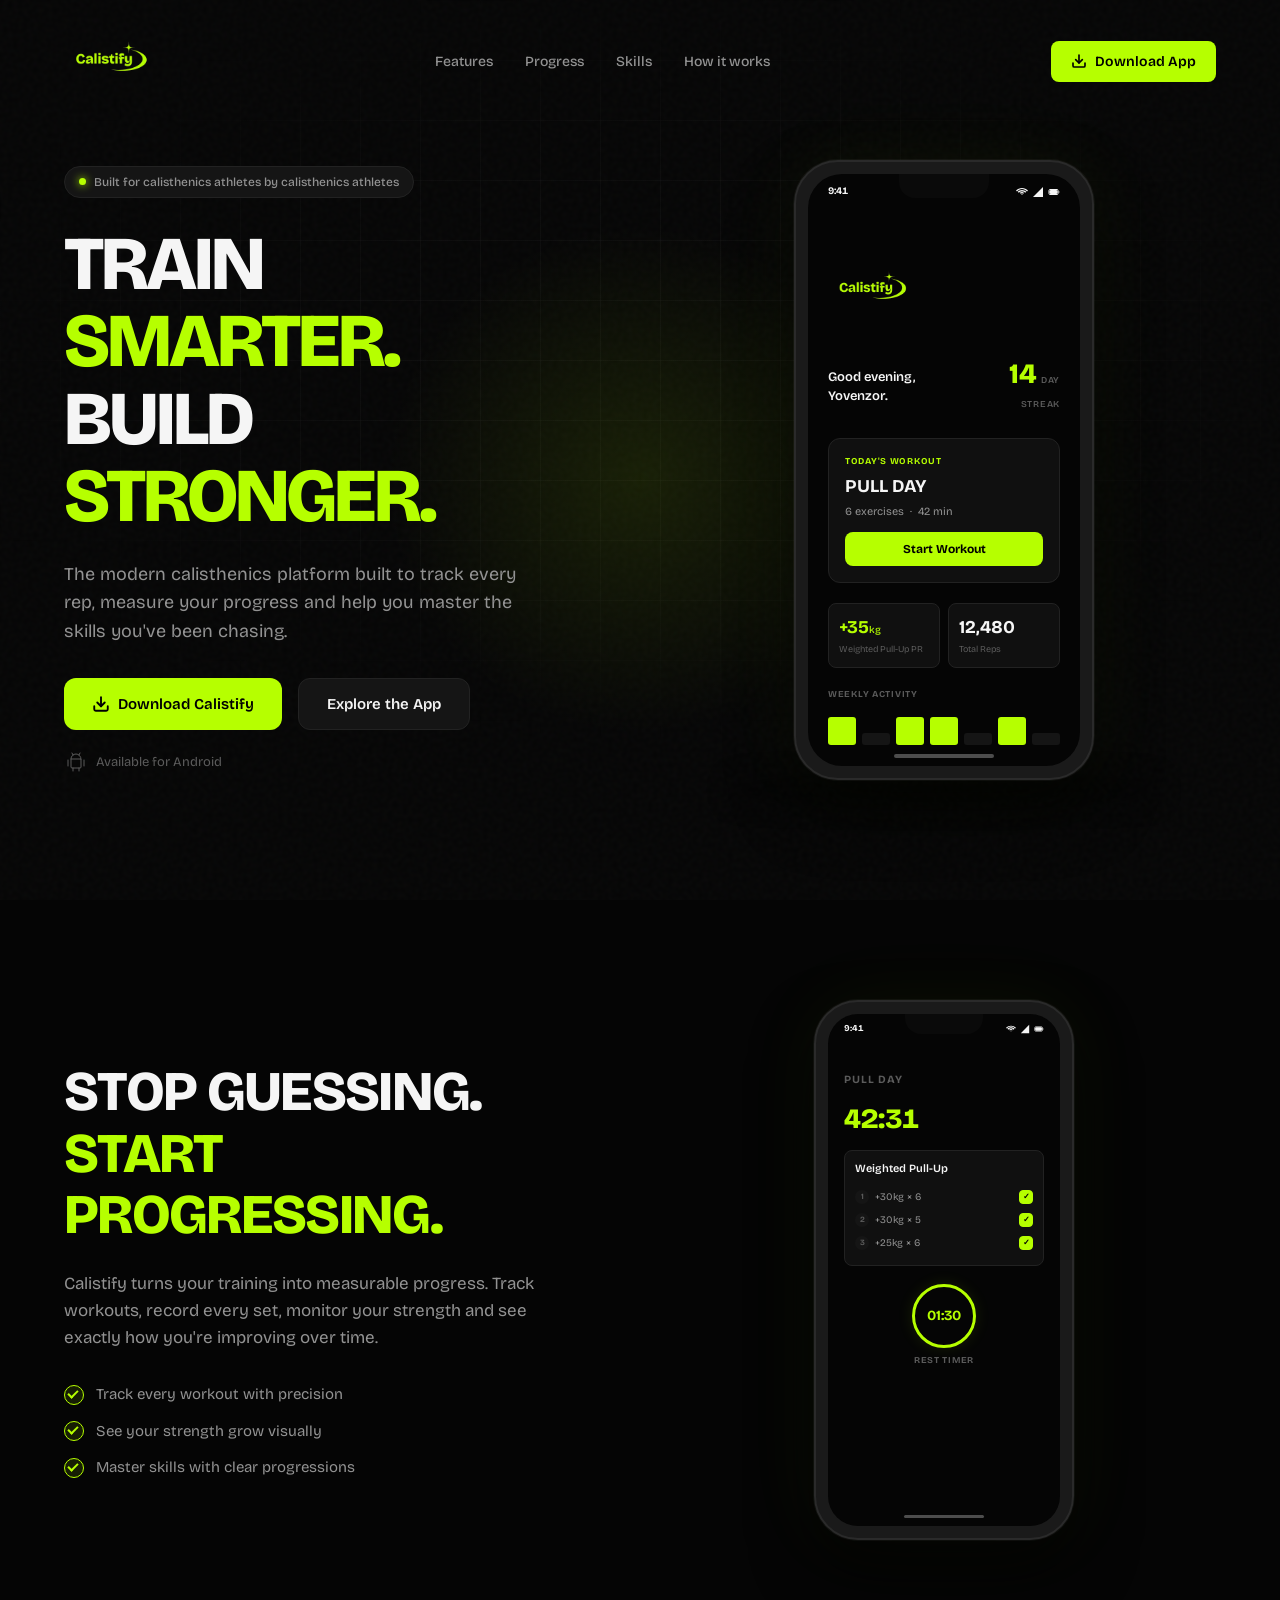
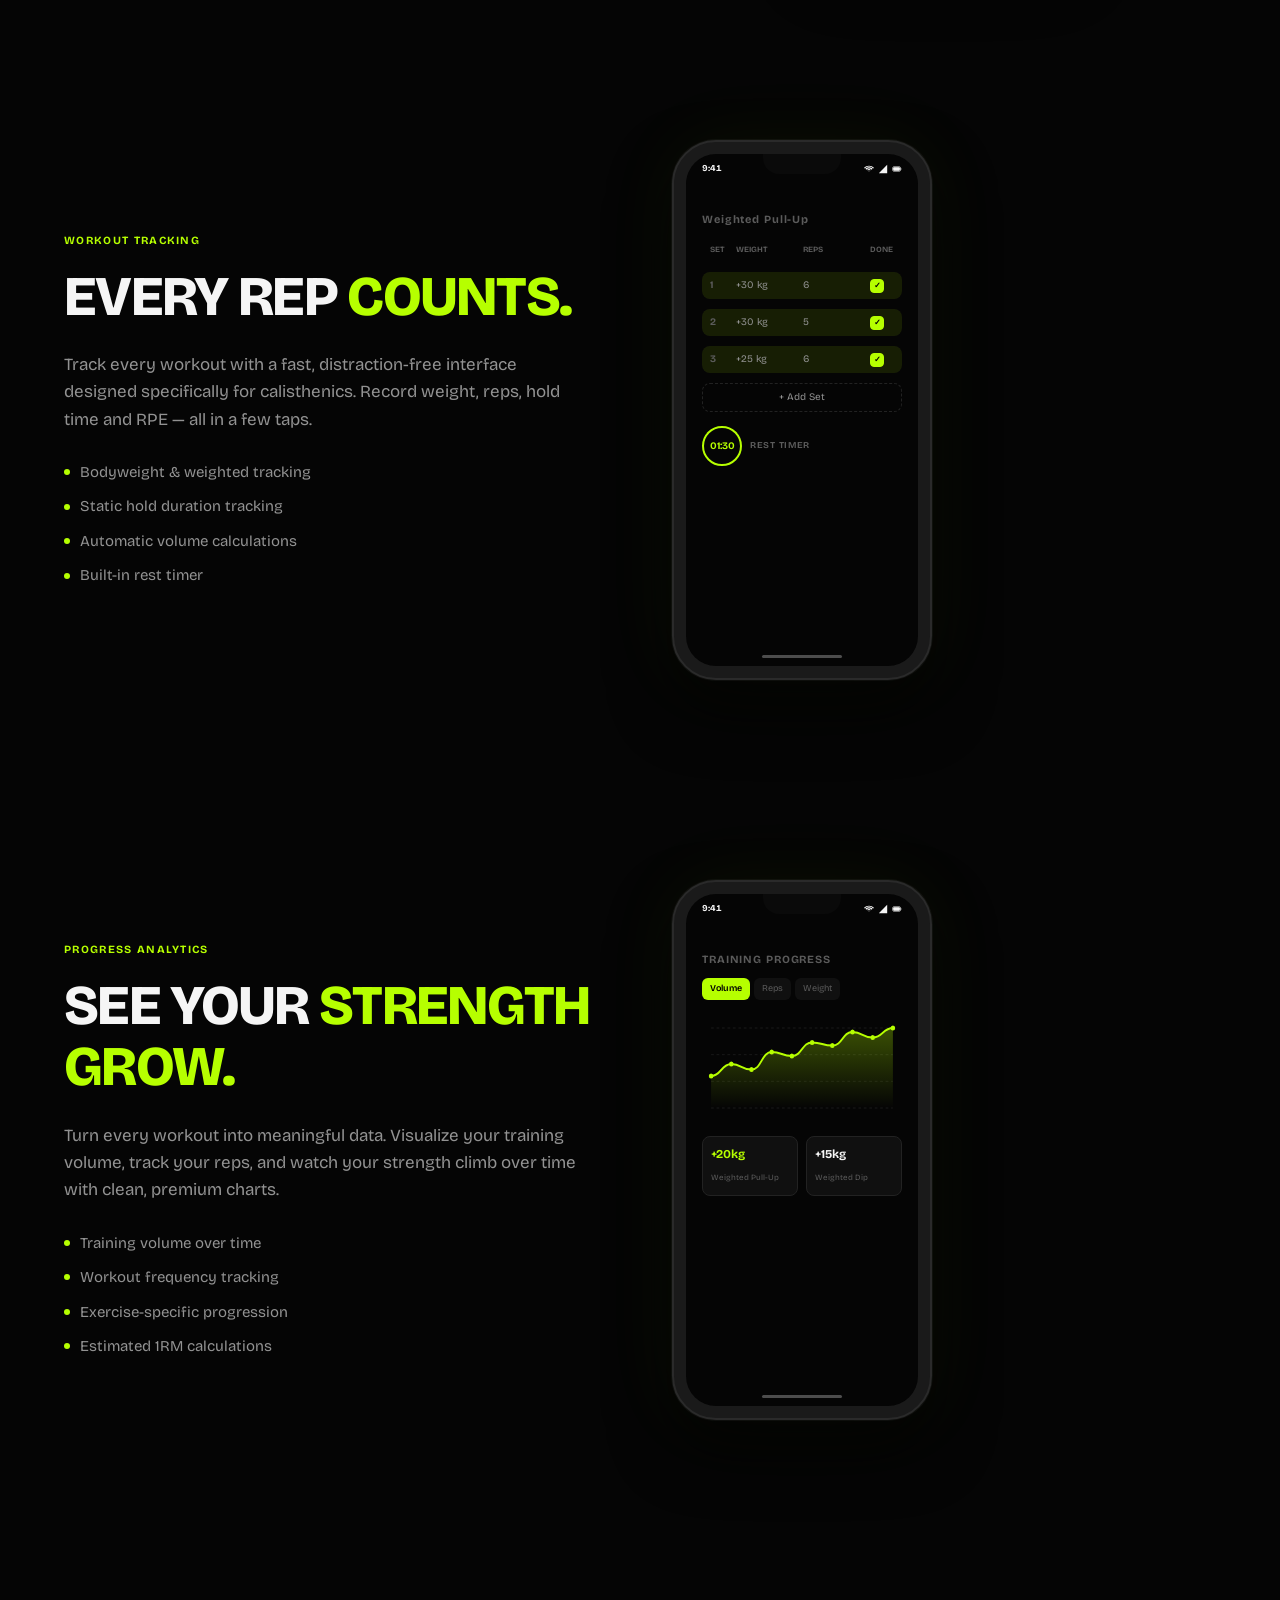
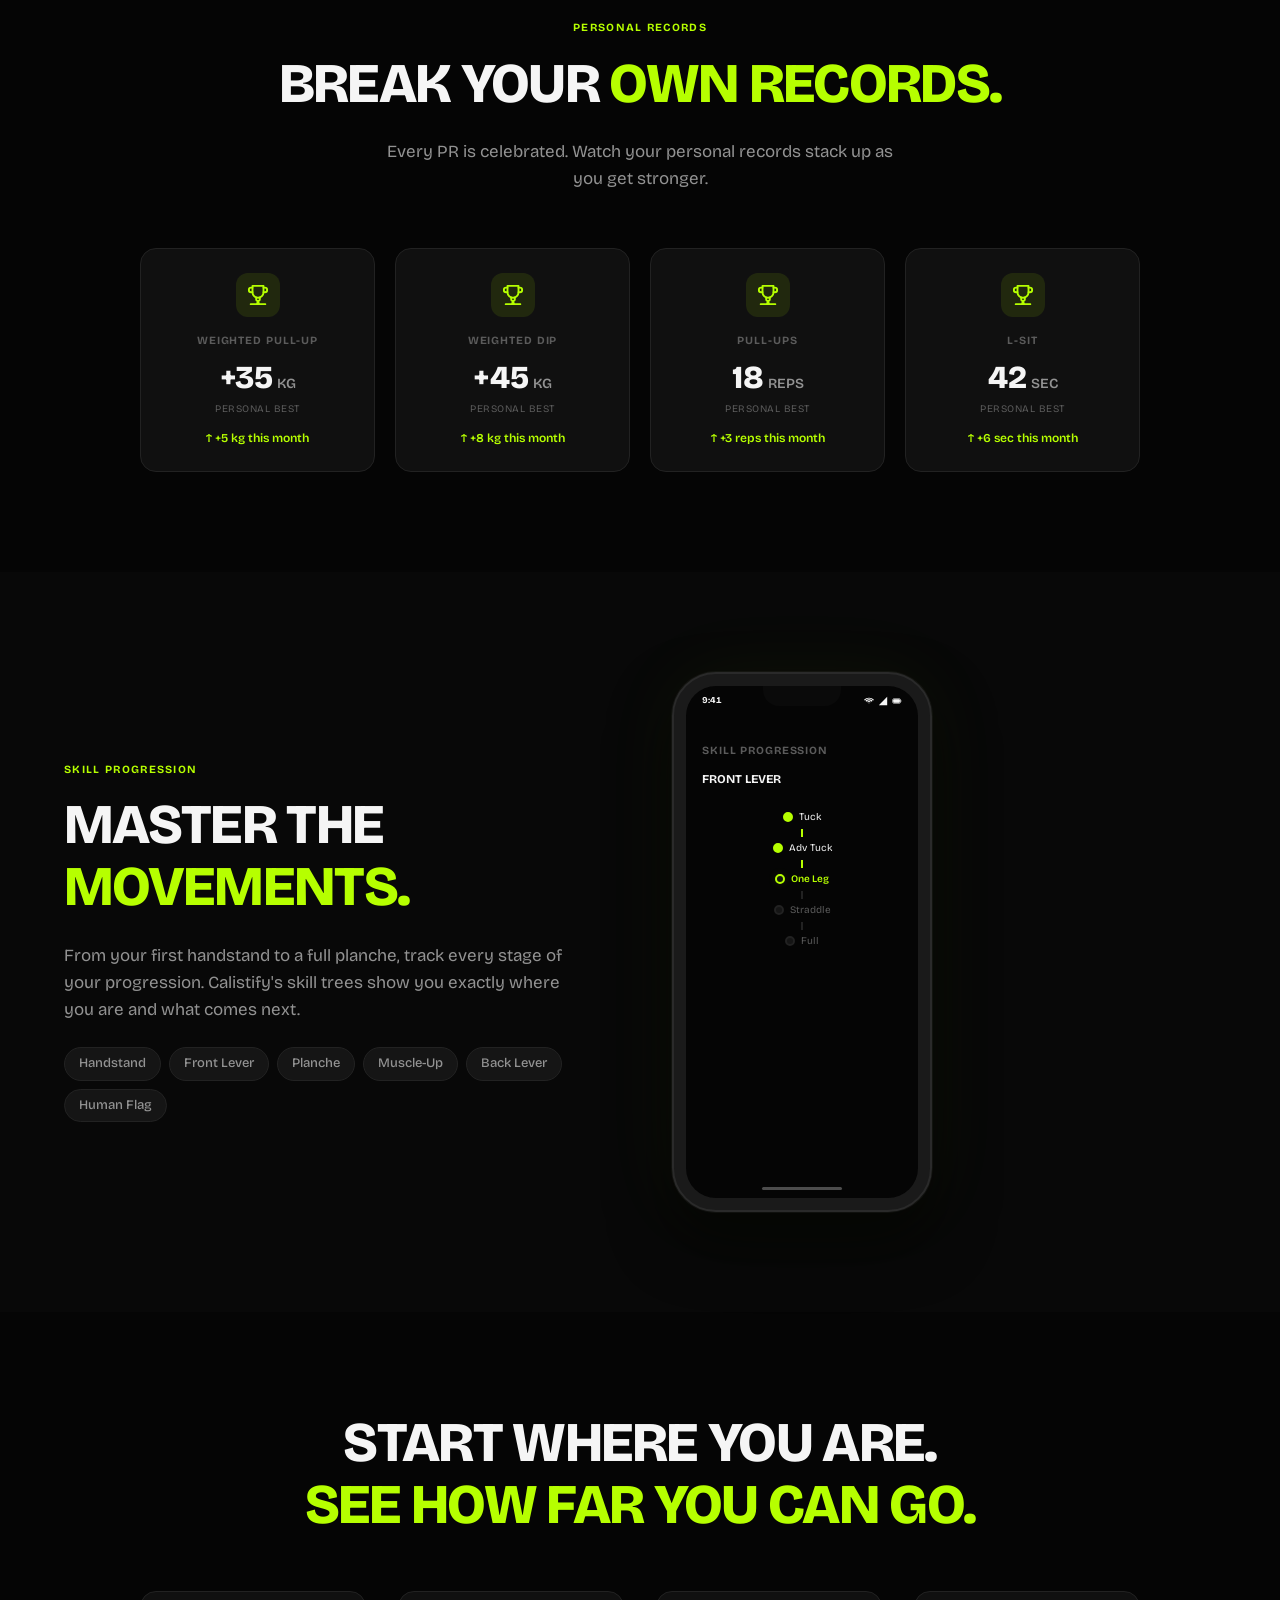
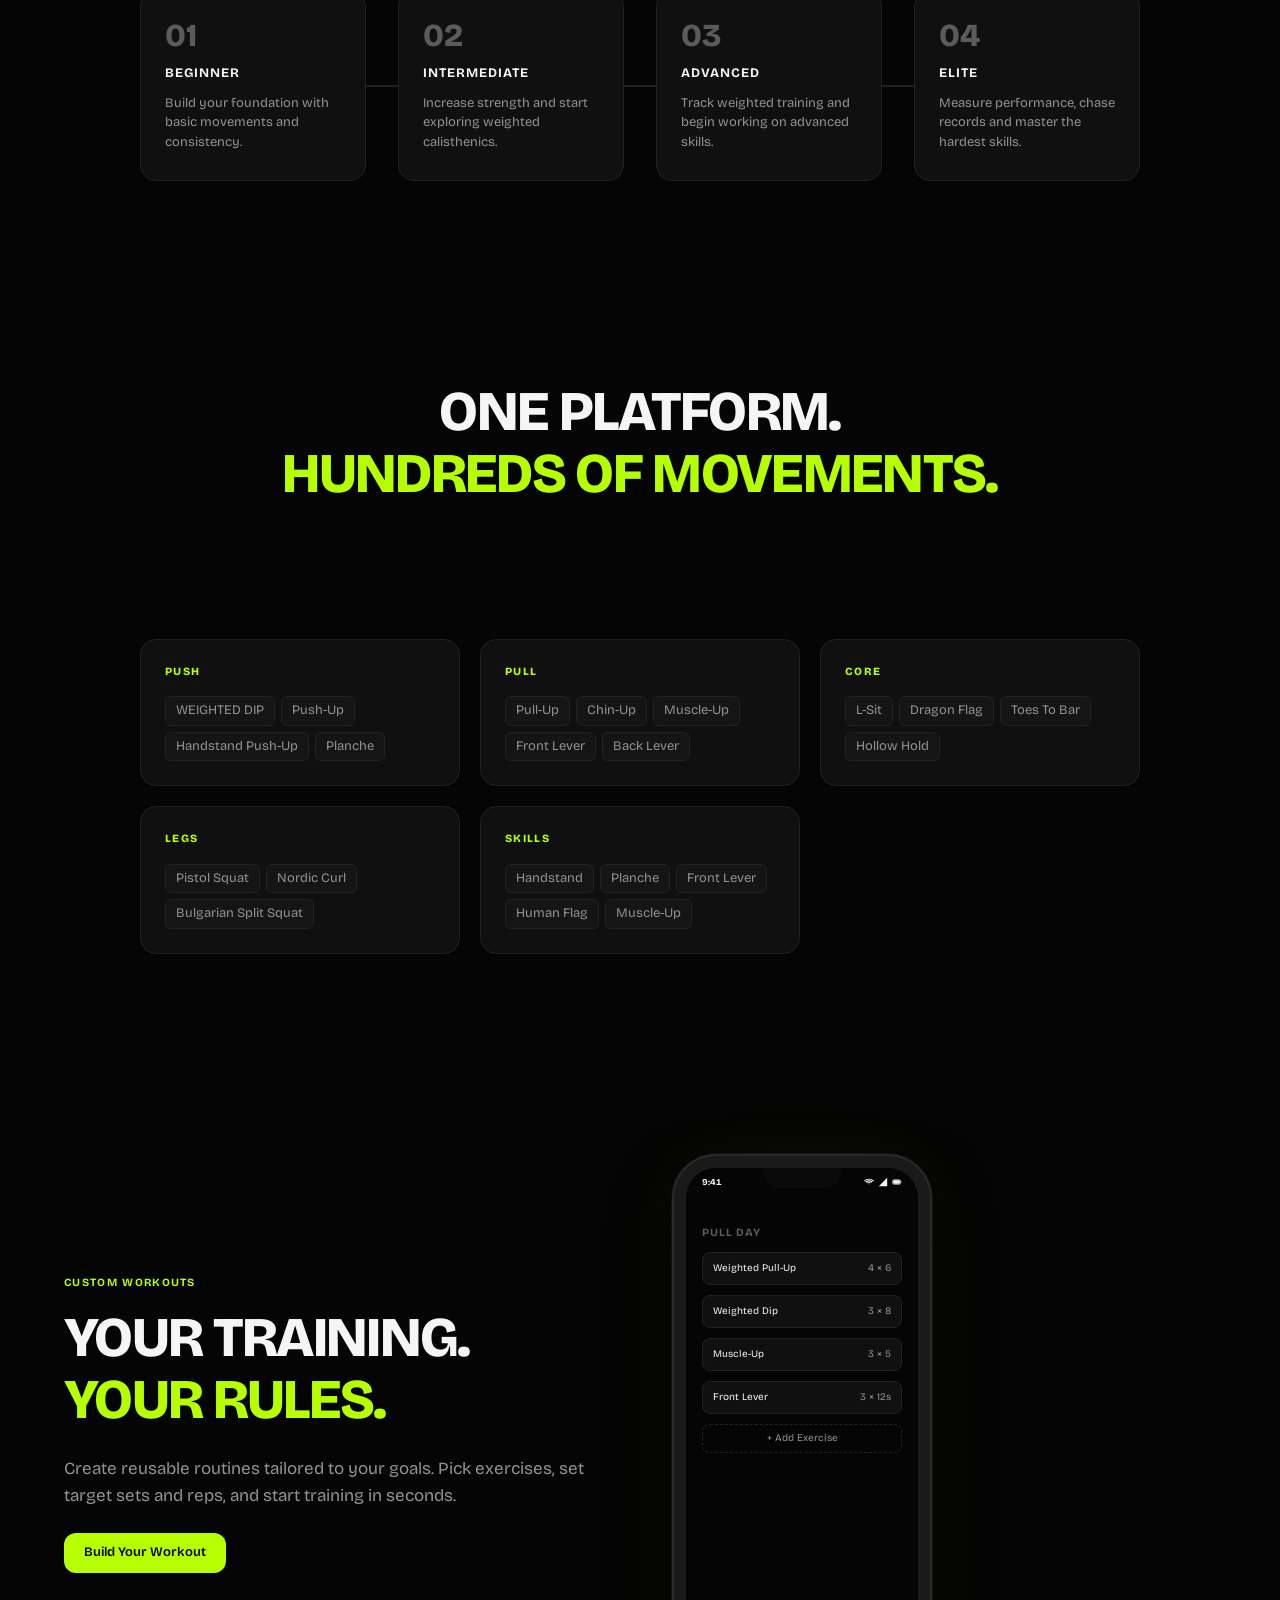
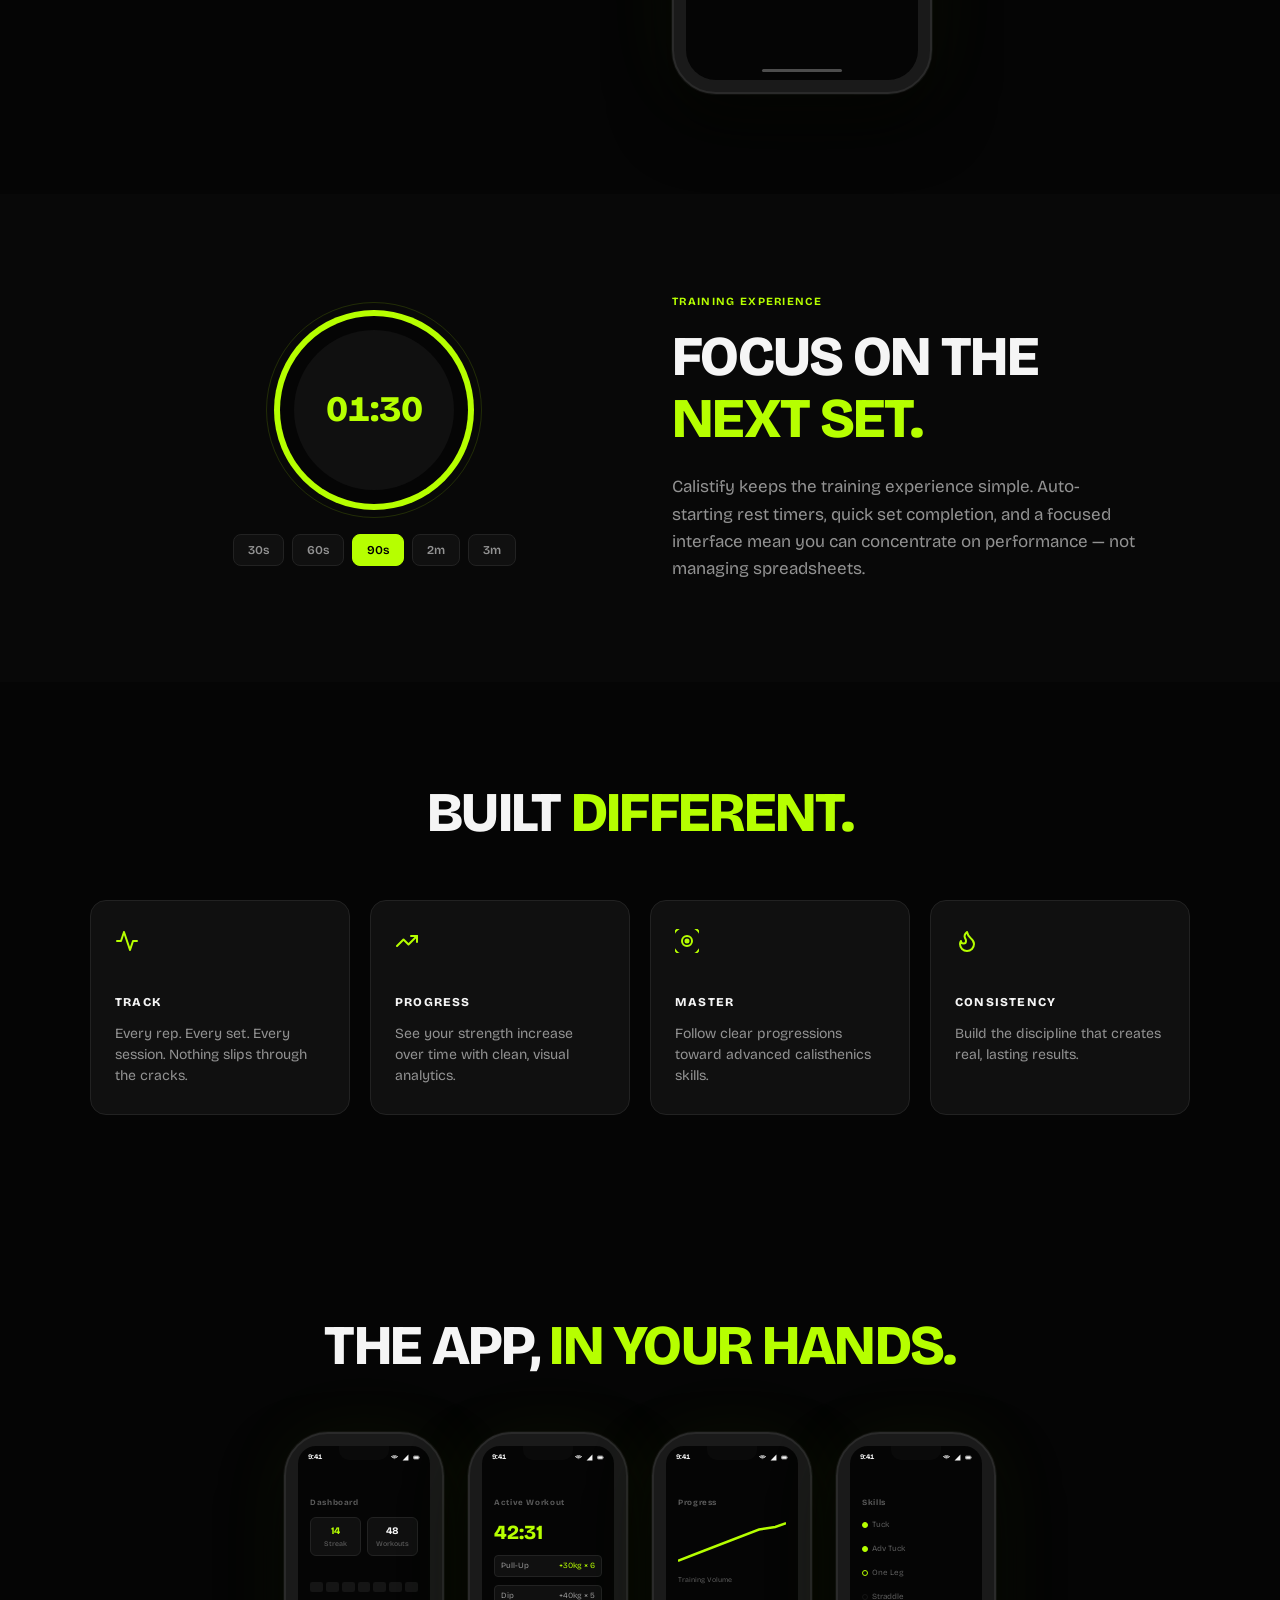
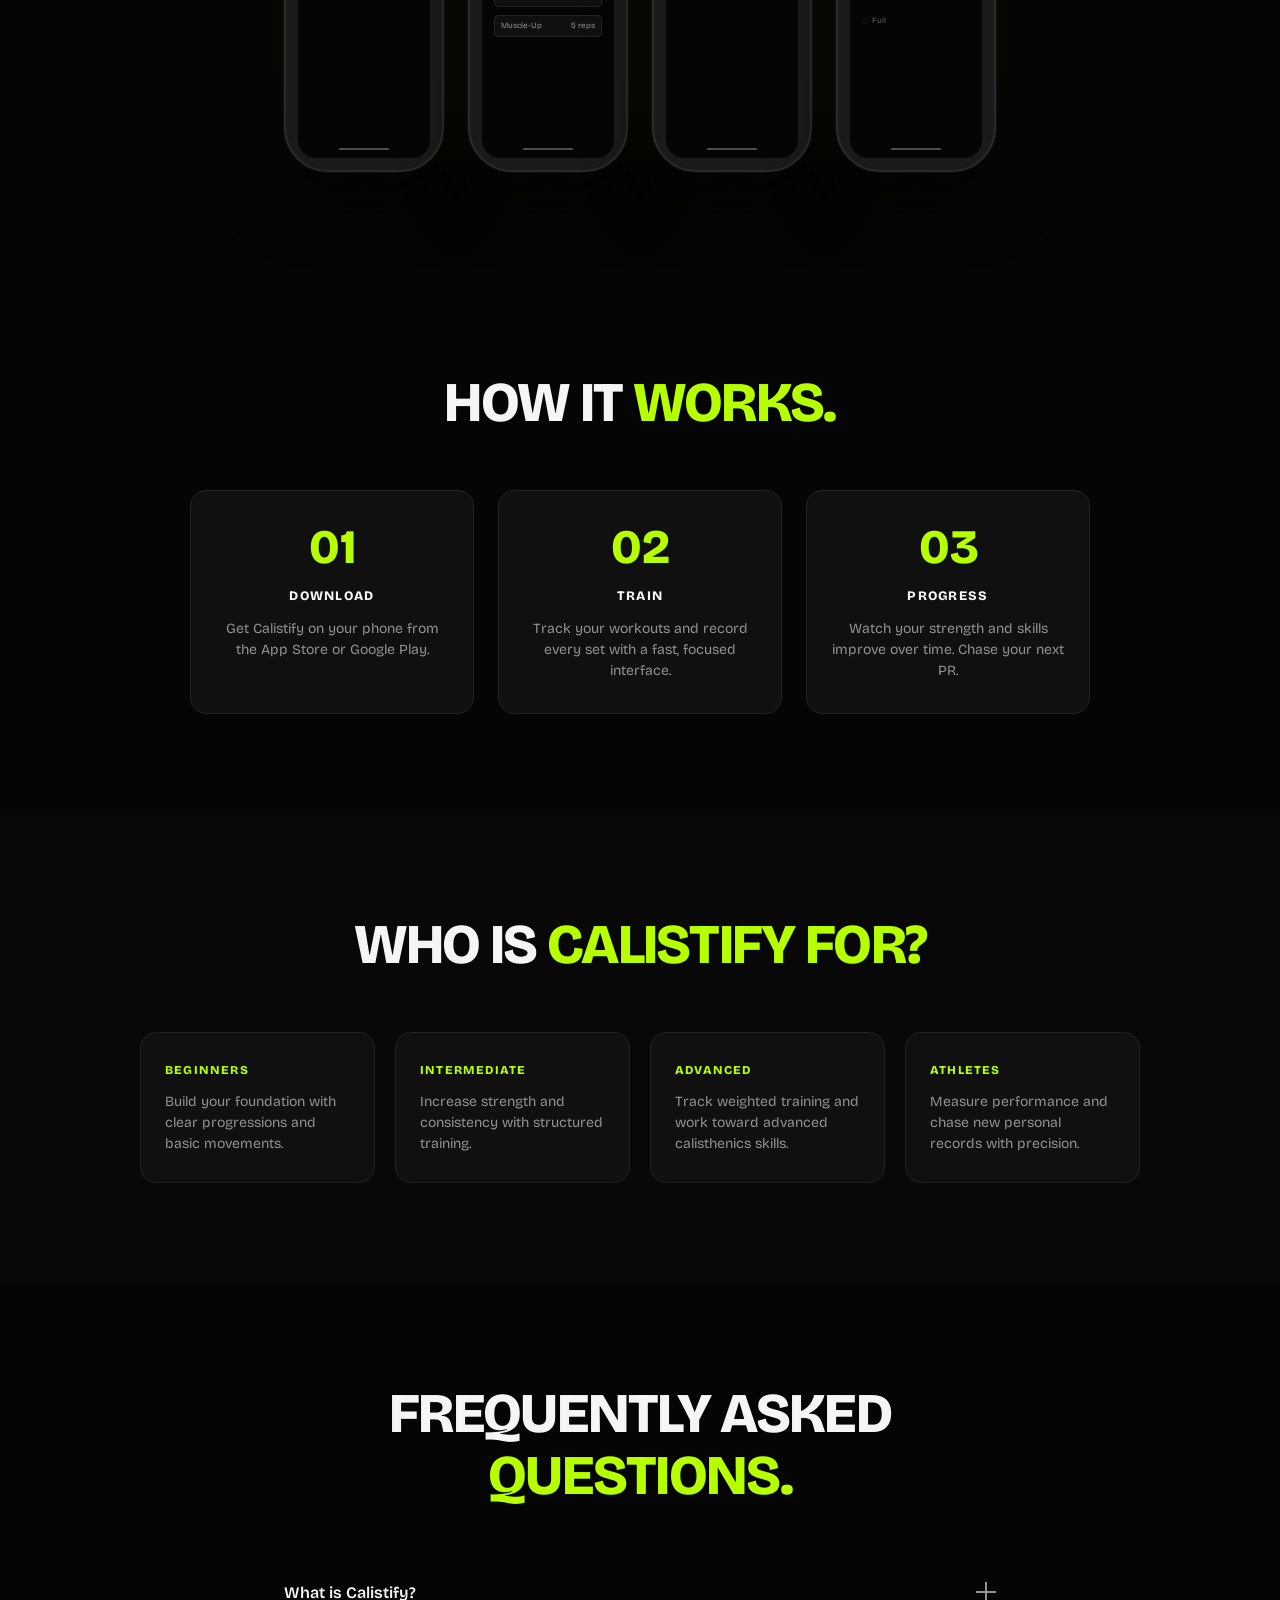
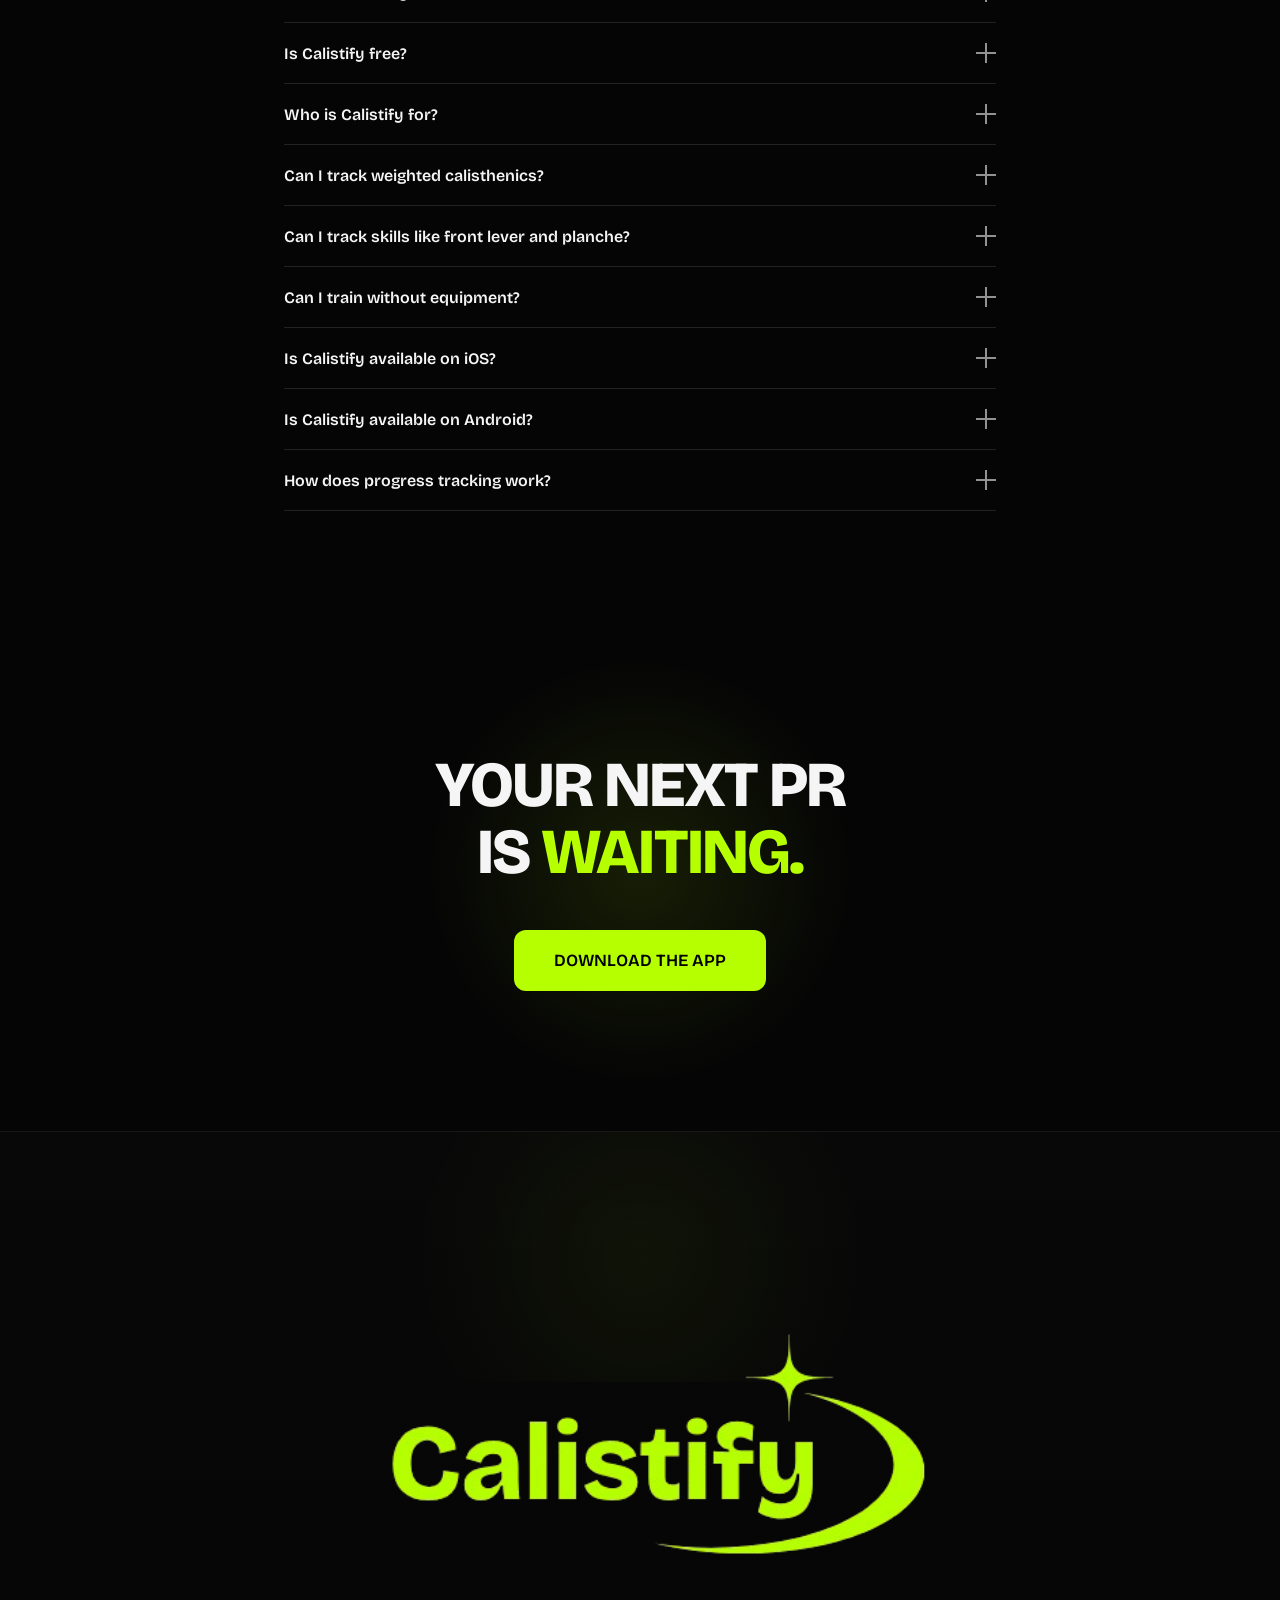
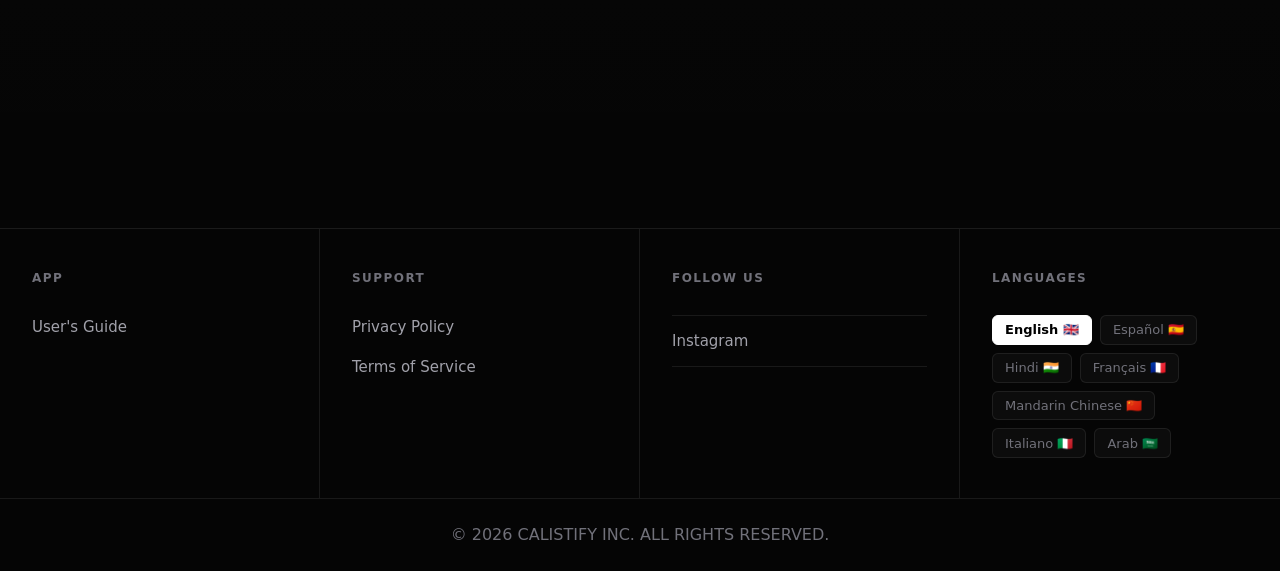
==== commit 6c668b99: "Add files via upload" ====
--- a/index.html
+++ b/index.html
@@ -21,7 +21,7 @@
     <!-- ============ NAVBAR ============ -->
     <nav id="navbar" class="navbar">
       <div class="nav-container">
-        <a href="#hero" class="nav-logo" aria-label="Calistify home">
+        <a href="#" class="nav-logo" aria-label="Calistify home">
           <img width="90" height="90" src="./public/logo-transparent.png" alt="Calistify logo" class="logo-icon" />
         </a>
         <div class="nav-links" id="navLinks">
@@ -29,7 +29,6 @@
           <a href="#progress" class="nav-link" data-i18n="nav.progress">Progress</a>
           <a href="#skills" class="nav-link" data-i18n="nav.skills">Skills</a>
           <a href="#how-it-works" class="nav-link" data-i18n="nav.howItWorks">How it works</a>
-          <a href="#download" class="nav-cta-mobile" data-i18n="nav.downloadApp">Download App</a>
         </div>
         <a href="#download" class="nav-cta">
           <svg width="16" height="16" viewBox="0 0 24 24" fill="none" stroke="currentColor" stroke-width="2.5" stroke-linecap="round" stroke-linejoin="round" aria-hidden="true"><path d="M21 15v4a2 2 0 0 1-2 2H5a2 2 0 0 1-2-2v-4"/><polyline points="7 10 12 15 17 10"/><line x1="12" y1="15" x2="12" y2="3"/></svg>
@@ -698,7 +697,7 @@
     <div class="footer-col footer-col-social">
       <p class="footer-heading" data-i18n="footer.followUs">Follow Us</p>
       <div class="social-list">
-        <a href="#" class="social-item"><span>Instagram</span> <span class="arrow">↗</span></a>
+        <a href="https://www.instagram.com/calistifyapp" class="social-item"><span>Instagram</span> <span class="arrow">↗</span></a>
       </div>
     </div>
 
@@ -721,8 +720,7 @@
   </div>
 </footer>
 
-
-    <script src="./js/translations.js"></script>
+    <script src="./js/translations-index.js"></script>
     <script type="module" src="./js/script.js"></script>
   </body>
 </html>
--- a/css/style.css
+++ b/css/style.css
@@ -199,7 +199,23 @@
 }
 .nav-cta:hover{ background: var(--lime-dark); box-shadow: 0 0 20px var(--lime-glow); }
 
-.nav-cta-mobile { display: none; }
+.nav-cta-mobile {
+  background: var(--lime);
+  color: #000;
+  box-shadow: 0 0 0 rgba(182, 255, 0, 0);
+  font-size: 1rem;
+  display: inline-flex;
+  align-items: center;
+  justify-content: center;
+  gap: 0.5rem;
+  padding: 0.875rem 1.75rem;
+  font-size: 0.9375rem;
+  font-weight: 600;
+  border-radius: var(--radius-sm);
+  transition: all var(--transition);
+  cursor: pointer;
+  white-space: nowrap;
+}
 
 .nav-hamburger {
   display: none;
@@ -1173,7 +1189,306 @@
 .legal-back { display: inline-flex; align-items: center; gap: 0.5rem; font-size: 0.875rem; font-weight: 600; color: var(--text-secondary); margin-bottom: 2rem; transition: color var(--transition); }
 .legal-back:hover { color: var(--lime); }
 .legal-footer { border-top: 1px solid var(--border); padding-top: 2rem; margin-top: 2rem; }
-.legal-footer p { font-size: 0.8125rem; color: var(--text-muted); }
+.legal-footer p { font-size: 0.8125rem; color: var(--text-muted);  }
+
+/* ---------- User Guide ---------- */
+.guide-hero {
+  padding: 140px 0 80px;
+  position: relative;
+  overflow: hidden;
+}
+
+.guide-hero-bg {
+  position: absolute;
+  inset: 0;
+  z-index: 0;
+  background-image:
+    linear-gradient(rgba(34, 34, 34, 0.25) 1px, transparent 1px),
+    linear-gradient(90deg, rgba(34, 34, 34, 0.25) 1px, transparent 1px);
+  background-size: 60px 60px;
+  mask-image: radial-gradient(ellipse 80% 60% at 50% 40%, #000 30%, transparent 70%);
+  -webkit-mask-image: radial-gradient(ellipse 80% 60% at 50% 40%, #000 30%, transparent 70%);
+}
+.guide-hero-glow {
+  position: absolute;
+  top: 10%; left: 50%;
+  transform: translateX(-50%);
+  width: 600px; height: 400px;
+  background: radial-gradient(ellipse, var(--lime-glow), transparent 60%);
+  pointer-events: none;
+}
+
+.guide-hero-content { 
+  position: relative; 
+  z-index: 1; 
+  width: 100%;
+  max-width: 900px; 
+  margin: 2.5rem auto 0;
+  padding: 0 24px;
+}
+
+.guide-hero-title {
+  font-size: clamp(2.5rem, 6vw, 4.5rem);
+  font-weight: 900;
+  line-height: 1.02;
+  letter-spacing: -0.04em;
+  margin-bottom: 1.25rem;
+}
+.guide-hero-subtitle {
+  font-size: 1.125rem;
+  color: var(--text-secondary);
+  line-height: 1.6;
+  margin: 0 auto 2rem;
+}
+.guide-hero-img {
+  position: relative;
+  z-index: 1;
+  max-width: 900px;
+  margin: 2.5rem auto 0;
+  padding: 0 24px;
+}
+.guide-hero-img img {
+  width: 100%;
+  border-radius: var(--radius);
+  border: 1px solid var(--border);
+  box-shadow: 0 30px 60px rgba(0,0,0,0.6);
+}
+
+/* Guide layout */
+.guide-body { padding: 80px 0; }
+.guide-layout {
+  display: grid;
+  grid-template-columns: 240px 1fr;
+  gap: 3rem;
+  max-width: 1100px;
+  margin: 0 auto;
+  padding: 0 24px;
+}
+.guide-sidebar {
+  position: sticky;
+  top: 100px;
+  align-self: start;
+}
+.guide-sidebar-title {
+  font-size: 0.6875rem;
+  font-weight: 800;
+  letter-spacing: 0.12em;
+  color: var(--text-muted);
+  margin-bottom: 1rem;
+  padding-bottom: 0.75rem;
+  border-bottom: 1px solid var(--border);
+}
+.guide-sidebar ul { list-style: none; padding: 0; margin: 0; }
+.guide-sidebar li { margin-bottom: 0.625rem; }
+.guide-sidebar a {
+  font-size: 0.875rem;
+  color: var(--text-secondary);
+  transition: all var(--transition);
+  display: block;
+  padding: 0.25rem 0;
+  border-left: 2px solid transparent;
+  padding-left: 0.75rem;
+}
+.guide-sidebar a:hover { color: var(--text-primary); border-color: var(--border-hover); }
+.guide-sidebar ul li a.active {
+    color: var(--lime);
+}
+
+.guide-content { max-width: 760px; }
+.guide-section { margin-bottom: 4rem; scroll-margin-top: 100px; }
+.guide-section:last-child { margin-bottom: 0; }
+.guide-section-num {
+  display: inline-flex;
+  align-items: center;
+  justify-content: center;
+  width: 36px; height: 36px;
+  background: var(--lime-glow);
+  border: 1px solid rgba(182,255,0,0.2);
+  border-radius: 50%;
+  font-size: 0.875rem;
+  font-weight: 800;
+  color: var(--lime);
+  margin-bottom: 1rem;
+}
+.guide-section h2 {
+  font-size: clamp(1.75rem, 4vw, 2.5rem);
+  font-weight: 800;
+  letter-spacing: -0.03em;
+  line-height: 1.1;
+  margin-bottom: 1rem;
+}
+.guide-section > p {
+  font-size: 1.0625rem;
+  color: var(--text-secondary);
+  line-height: 1.7;
+  margin-bottom: 1.25rem;
+}
+
+/* Guide step cards */
+.guide-steps {
+  display: flex;
+  flex-direction: column;
+  gap: 1.25rem;
+  margin: 1.5rem 0;
+}
+.guide-step {
+  display: flex;
+  gap: 1rem;
+  align-items: flex-start;
+  background: var(--bg-card);
+  border: 1px solid var(--border);
+  border-radius: var(--radius-sm);
+  padding: 1.25rem;
+  transition: all var(--transition);
+}
+.guide-step:hover { border-color: var(--border-hover); background: var(--bg-elevated); }
+.guide-step-num {
+  flex-shrink: 0;
+  width: 28px; height: 28px;
+  border-radius: 50%;
+  background: var(--lime);
+  color: #000;
+  display: flex; align-items: center; justify-content: center;
+  font-size: 0.75rem;
+  font-weight: 800;
+}
+.guide-step-body h4 {
+  font-size: 0.9375rem;
+  font-weight: 700;
+  color: var(--text-primary);
+  margin-bottom: 0.375rem;
+}
+.guide-step-body p {
+  font-size: 0.875rem;
+  color: var(--text-secondary);
+  line-height: 1.5;
+}
+
+/* Guide image cards */
+.guide-img-card {
+  border-radius: var(--radius);
+  overflow: hidden;
+  border: 1px solid var(--border);
+  margin: 1.5rem 0;
+  background: var(--bg-card);
+}
+.guide-img-card img {
+  width: 100%;
+  height: 280px;
+  object-fit: cover;
+}
+.guide-img-card-body { padding: 1.25rem 1.5rem; }
+.guide-img-card-body h4 {
+  font-size: 1rem;
+  font-weight: 700;
+  margin-bottom: 0.5rem;
+}
+.guide-img-card-body p {
+  font-size: 0.9375rem;
+  color: var(--text-secondary);
+  line-height: 1.6;
+}
+
+/* Guide feature grid */
+.guide-feature-grid {
+  display: grid;
+  grid-template-columns: repeat(2, 1fr);
+  gap: 1.25rem;
+  margin: 1.5rem 0;
+}
+.guide-feature-card {
+  background: var(--bg-card);
+  border: 1px solid var(--border);
+  border-radius: var(--radius);
+  padding: 1.5rem;
+  transition: all var(--transition);
+}
+.guide-feature-card:hover { border-color: var(--border-hover); background: var(--bg-elevated); }
+.guide-feature-icon {
+  width: 40px; height: 40px;
+  border-radius: var(--radius-xs);
+  background: var(--lime-glow);
+  color: var(--lime);
+  display: flex; align-items: center; justify-content: center;
+  margin-bottom: 1rem;
+}
+.guide-feature-card h4 { font-size: 0.9375rem; font-weight: 700; margin-bottom: 0.5rem; }
+.guide-feature-card p { font-size: 0.875rem; color: var(--text-secondary); line-height: 1.5; }
+
+/* Guide tip callout */
+.guide-tip {
+  display: flex;
+  gap: 1rem;
+  align-items: flex-start;
+  background: rgba(182, 255, 0, 0.04);
+  border: 1px solid rgba(182, 255, 0, 0.15);
+  border-radius: var(--radius-sm);
+  padding: 1.25rem 1.5rem;
+  margin: 1.5rem 0;
+}
+.guide-tip-icon {
+  flex-shrink: 0;
+  width: 32px; height: 32px;
+  color: var(--lime);
+}
+.guide-tip-body h4 {
+  font-size: 0.8125rem;
+  font-weight: 800;
+  letter-spacing: 0.08em;
+  color: var(--lime);
+  margin-bottom: 0.375rem;
+}
+.guide-tip-body p {
+  font-size: 0.9375rem;
+  color: var(--text-secondary);
+  line-height: 1.6;
+}
+
+/* Guide phone showcase row */
+.guide-phones {
+  display: flex;
+  justify-content: center;
+  gap: 1.5rem;
+  flex-wrap: wrap;
+  margin: 2rem 0;
+}
+.guide-phone-item { text-align: center; }
+.guide-phone-item .phone-frame { margin: 0 auto; }
+.guide-phone-caption {
+  font-size: 0.75rem;
+  font-weight: 600;
+  color: var(--text-muted);
+  letter-spacing: 0.08em;
+  margin-top: 1rem;
+}
+
+/* Guide CTA */
+.guide-cta {
+  text-align: center;
+  padding: 80px 0;
+  position: relative;
+  overflow: hidden;
+}
+.guide-cta-glow {
+  position: absolute;
+  top: 50%; left: 50%;
+  transform: translate(-50%, -50%);
+  width: 500px; height: 300px;
+  background: radial-gradient(ellipse, var(--lime-glow), transparent 60%);
+  pointer-events: none;
+}
+.guide-cta-content { position: relative; z-index: 1; }
+.guide-cta h2 {
+  font-size: clamp(2rem, 5vw, 3.5rem);
+  font-weight: 900;
+  letter-spacing: -0.03em;
+  margin-bottom: 1rem;
+}
+.guide-cta p {
+  font-size: 1.0625rem;
+  color: var(--text-secondary);
+  margin-bottom: 2rem;
+}
 
 .footer {
   position: relative;
@@ -1212,10 +1527,6 @@
   transition: transform 0.3s cubic-bezier(0.16, 1, 0.3, 1);
 }
 
-.brand-logo:hover {
-  transform: scale(1.02);
-}
-
 .logo-text {
   font-size: clamp(2.5rem, 6vw, 4.5rem);
   font-weight: 900;
@@ -1346,31 +1657,25 @@
 }
 
 .lang-chip.active {
-  background: var(--lime);
+  background: #fff;
   color: #000;
   font-weight: 600;
-  border-color: var(--lime);
-}
-
-/* RTL support for Arabic */
-[dir="rtl"] .nav-links { flex-direction: row-reverse; }
-[dir="rtl"] .feature-grid { direction: rtl; }
-[dir="rtl"] .split-layout { direction: rtl; }
-[dir="rtl"] .rest-layout { direction: rtl; }
-[dir="rtl"] .faq-icon { margin-left: 0; margin-right: auto; }
+  border-color: #fff;
+}
 
 .footer-bottom {
   display: flex;
-  justify-content: space-between;
-  align-items: center;
+  justify-content: center;
+  align-items: center;
+  text-transform: uppercase;
   padding: 1.5rem 2rem;
   border-top: 1px solid var(--ft-border);
-  font-size: 0.75rem;
+  font-size: 1rem;
   color: var(--ft-text-muted);
-  letter-spacing: 0.05em;
 }
 
 /* ---------- Responsive ---------- */
+
 @media (max-width: 900px) {
   .nav-links {
     position: fixed;
@@ -1462,8 +1767,14 @@
 }
 
 @media (max-width: 1024px) {
-  .footer-grid { grid-template-columns: repeat(3, 1fr); }
-  .footer-col { border-bottom: 1px solid var(--ft-border); }
+  
+  .footer-grid {
+  display: grid;
+  grid-template-columns: repeat(4, 1fr);
+  width: 100%;
+}
+  .footer-grid { grid-template-columns: repeat(4, 1fr); }
+  .footer-col { border-bottom: 1px solid var(--ft-border);}
 }
 
 @media (max-width: 640px) {
@@ -1472,301 +1783,3 @@
   .footer-bottom { flex-direction: column; gap: 1rem; text-align: center; }
 }
 
-/* ---------- User Guide ---------- */
-.guide-hero {
-  padding: 140px 0 80px;
-  position: relative;
-  overflow: hidden;
-  text-align: center;
-}
-.guide-hero-bg {
-  position: absolute;
-  inset: 0;
-  z-index: 0;
-  background-image:
-    linear-gradient(rgba(34, 34, 34, 0.25) 1px, transparent 1px),
-    linear-gradient(90deg, rgba(34, 34, 34, 0.25) 1px, transparent 1px);
-  background-size: 60px 60px;
-  mask-image: radial-gradient(ellipse 80% 60% at 50% 40%, #000 30%, transparent 70%);
-  -webkit-mask-image: radial-gradient(ellipse 80% 60% at 50% 40%, #000 30%, transparent 70%);
-}
-.guide-hero-glow {
-  position: absolute;
-  top: 10%; left: 50%;
-  transform: translateX(-50%);
-  width: 600px; height: 400px;
-  background: radial-gradient(ellipse, var(--lime-glow), transparent 60%);
-  pointer-events: none;
-}
-.guide-hero-content { position: relative; z-index: 1; max-width: 760px; margin: 0 auto; padding: 0 24px; }
-.guide-back {
-  display: inline-flex;
-  align-items: center;
-  gap: 0.5rem;
-  font-size: 0.875rem;
-  font-weight: 500;
-  color: var(--text-secondary);
-  background: var(--bg-elevated);
-  border: 1px solid var(--border);
-  padding: 0.5rem 1rem;
-  border-radius: 100px;
-  margin-bottom: 2rem;
-  transition: all var(--transition);
-}
-.guide-back:hover { color: var(--text-primary); border-color: var(--border-hover); background: #1a1a1a; }
-.guide-hero-title {
-  font-size: clamp(2.5rem, 6vw, 4.5rem);
-  font-weight: 900;
-  line-height: 1.02;
-  letter-spacing: -0.04em;
-  margin-bottom: 1.25rem;
-}
-.guide-hero-subtitle {
-  font-size: 1.125rem;
-  color: var(--text-secondary);
-  line-height: 1.6;
-  max-width: 560px;
-  margin: 0 auto 2rem;
-}
-.guide-hero-img {
-  position: relative;
-  z-index: 1;
-  max-width: 900px;
-  margin: 2.5rem auto 0;
-  padding: 0 24px;
-}
-.guide-hero-img img {
-  width: 100%;
-  border-radius: var(--radius);
-  border: 1px solid var(--border);
-  box-shadow: 0 30px 60px rgba(0,0,0,0.6);
-}
-
-/* Guide layout */
-.guide-body { padding: 80px 0; }
-.guide-layout {
-  display: grid;
-  grid-template-columns: 240px 1fr;
-  gap: 3rem;
-  max-width: 1100px;
-  margin: 0 auto;
-  padding: 0 24px;
-}
-.guide-sidebar {
-  position: sticky;
-  top: 100px;
-  align-self: start;
-}
-.guide-sidebar-title {
-  font-size: 0.6875rem;
-  font-weight: 800;
-  letter-spacing: 0.12em;
-  color: var(--text-muted);
-  margin-bottom: 1rem;
-  padding-bottom: 0.75rem;
-  border-bottom: 1px solid var(--border);
-}
-.guide-sidebar ul { list-style: none; padding: 0; margin: 0; }
-.guide-sidebar li { margin-bottom: 0.625rem; }
-.guide-sidebar a {
-  font-size: 0.875rem;
-  color: var(--text-secondary);
-  transition: all var(--transition);
-  display: block;
-  padding: 0.25rem 0;
-  border-left: 2px solid transparent;
-  padding-left: 0.75rem;
-}
-.guide-sidebar a:hover { color: var(--text-primary); border-color: var(--border-hover); }
-.guide-sidebar a.active { color: var(--lime); border-color: var(--lime); }
-
-.guide-content { max-width: 760px; }
-.guide-section { margin-bottom: 4rem; scroll-margin-top: 100px; }
-.guide-section:last-child { margin-bottom: 0; }
-.guide-section-num {
-  display: inline-flex;
-  align-items: center;
-  justify-content: center;
-  width: 36px; height: 36px;
-  background: var(--lime-glow);
-  border: 1px solid rgba(182,255,0,0.2);
-  border-radius: 50%;
-  font-size: 0.875rem;
-  font-weight: 800;
-  color: var(--lime);
-  margin-bottom: 1rem;
-}
-.guide-section h2 {
-  font-size: clamp(1.75rem, 4vw, 2.5rem);
-  font-weight: 800;
-  letter-spacing: -0.03em;
-  line-height: 1.1;
-  margin-bottom: 1rem;
-}
-.guide-section > p {
-  font-size: 1.0625rem;
-  color: var(--text-secondary);
-  line-height: 1.7;
-  margin-bottom: 1.25rem;
-}
-
-/* Guide step cards */
-.guide-steps {
-  display: flex;
-  flex-direction: column;
-  gap: 1.25rem;
-  margin: 1.5rem 0;
-}
-.guide-step {
-  display: flex;
-  gap: 1rem;
-  align-items: flex-start;
-  background: var(--bg-card);
-  border: 1px solid var(--border);
-  border-radius: var(--radius-sm);
-  padding: 1.25rem;
-  transition: all var(--transition);
-}
-.guide-step:hover { border-color: var(--border-hover); background: var(--bg-elevated); }
-.guide-step-num {
-  flex-shrink: 0;
-  width: 28px; height: 28px;
-  border-radius: 50%;
-  background: var(--lime);
-  color: #000;
-  display: flex; align-items: center; justify-content: center;
-  font-size: 0.75rem;
-  font-weight: 800;
-}
-.guide-step-body h4 {
-  font-size: 0.9375rem;
-  font-weight: 700;
-  color: var(--text-primary);
-  margin-bottom: 0.375rem;
-}
-.guide-step-body p {
-  font-size: 0.875rem;
-  color: var(--text-secondary);
-  line-height: 1.5;
-}
-
-/* Guide image cards */
-.guide-img-card {
-  border-radius: var(--radius);
-  overflow: hidden;
-  border: 1px solid var(--border);
-  margin: 1.5rem 0;
-  background: var(--bg-card);
-}
-.guide-img-card img {
-  width: 100%;
-  height: 280px;
-  object-fit: cover;
-}
-.guide-img-card-body { padding: 1.25rem 1.5rem; }
-.guide-img-card-body h4 {
-  font-size: 1rem;
-  font-weight: 700;
-  margin-bottom: 0.5rem;
-}
-.guide-img-card-body p {
-  font-size: 0.9375rem;
-  color: var(--text-secondary);
-  line-height: 1.6;
-}
-
-/* Guide feature grid */
-.guide-feature-grid {
-  display: grid;
-  grid-template-columns: repeat(2, 1fr);
-  gap: 1.25rem;
-  margin: 1.5rem 0;
-}
-.guide-feature-card {
-  background: var(--bg-card);
-  border: 1px solid var(--border);
-  border-radius: var(--radius);
-  padding: 1.5rem;
-  transition: all var(--transition);
-}
-.guide-feature-card:hover { border-color: var(--border-hover); background: var(--bg-elevated); }
-.guide-feature-icon {
-  width: 40px; height: 40px;
-  border-radius: var(--radius-xs);
-  background: var(--lime-glow);
-  color: var(--lime);
-  display: flex; align-items: center; justify-content: center;
-  margin-bottom: 1rem;
-}
-.guide-feature-card h4 { font-size: 0.9375rem; font-weight: 700; margin-bottom: 0.5rem; }
-.guide-feature-card p { font-size: 0.875rem; color: var(--text-secondary); line-height: 1.5; }
-
-/* Guide tip callout */
-.guide-tip {
-  display: flex;
-  gap: 1rem;
-  align-items: flex-start;
-  background: rgba(182, 255, 0, 0.04);
-  border: 1px solid rgba(182, 255, 0, 0.15);
-  border-radius: var(--radius-sm);
-  padding: 1.25rem 1.5rem;
-  margin: 1.5rem 0;
-}
-.guide-tip-icon {
-  flex-shrink: 0;
-  width: 32px; height: 32px;
-  color: var(--lime);
-}
-.guide-tip-body h4 {
-  font-size: 0.8125rem;
-  font-weight: 800;
-  letter-spacing: 0.08em;
-  color: var(--lime);
-  margin-bottom: 0.375rem;
-}
-.guide-tip-body p {
-  font-size: 0.9375rem;
-  color: var(--text-secondary);
-  line-height: 1.6;
-}
-
-/* Guide CTA */
-.guide-cta {
-  text-align: center;
-  padding: 80px 0;
-  position: relative;
-  overflow: hidden;
-}
-.guide-cta-glow {
-  position: absolute;
-  top: 50%; left: 50%;
-  transform: translate(-50%, -50%);
-  width: 500px; height: 300px;
-  background: radial-gradient(ellipse, var(--lime-glow), transparent 60%);
-  pointer-events: none;
-}
-.guide-cta-content { position: relative; z-index: 1; }
-.guide-cta h2 {
-  font-size: clamp(2rem, 5vw, 3.5rem);
-  font-weight: 900;
-  letter-spacing: -0.03em;
-  margin-bottom: 1rem;
-}
-.guide-cta p {
-  font-size: 1.0625rem;
-  color: var(--text-secondary);
-  margin-bottom: 2rem;
-}
-
-/* Responsive */
-@media (max-width: 900px) {
-  .guide-layout { grid-template-columns: 1fr; gap: 2rem; }
-  .guide-sidebar { position: relative; top: 0; }
-  .guide-feature-grid { grid-template-columns: 1fr; }
-}
-@media (max-width: 600px) {
-  .guide-hero { padding: 120px 0 60px; }
-  .guide-body { padding: 60px 0; }
-  .guide-cta { padding: 60px 0; }
-  .guide-img-card img { height: 200px; }
-}
